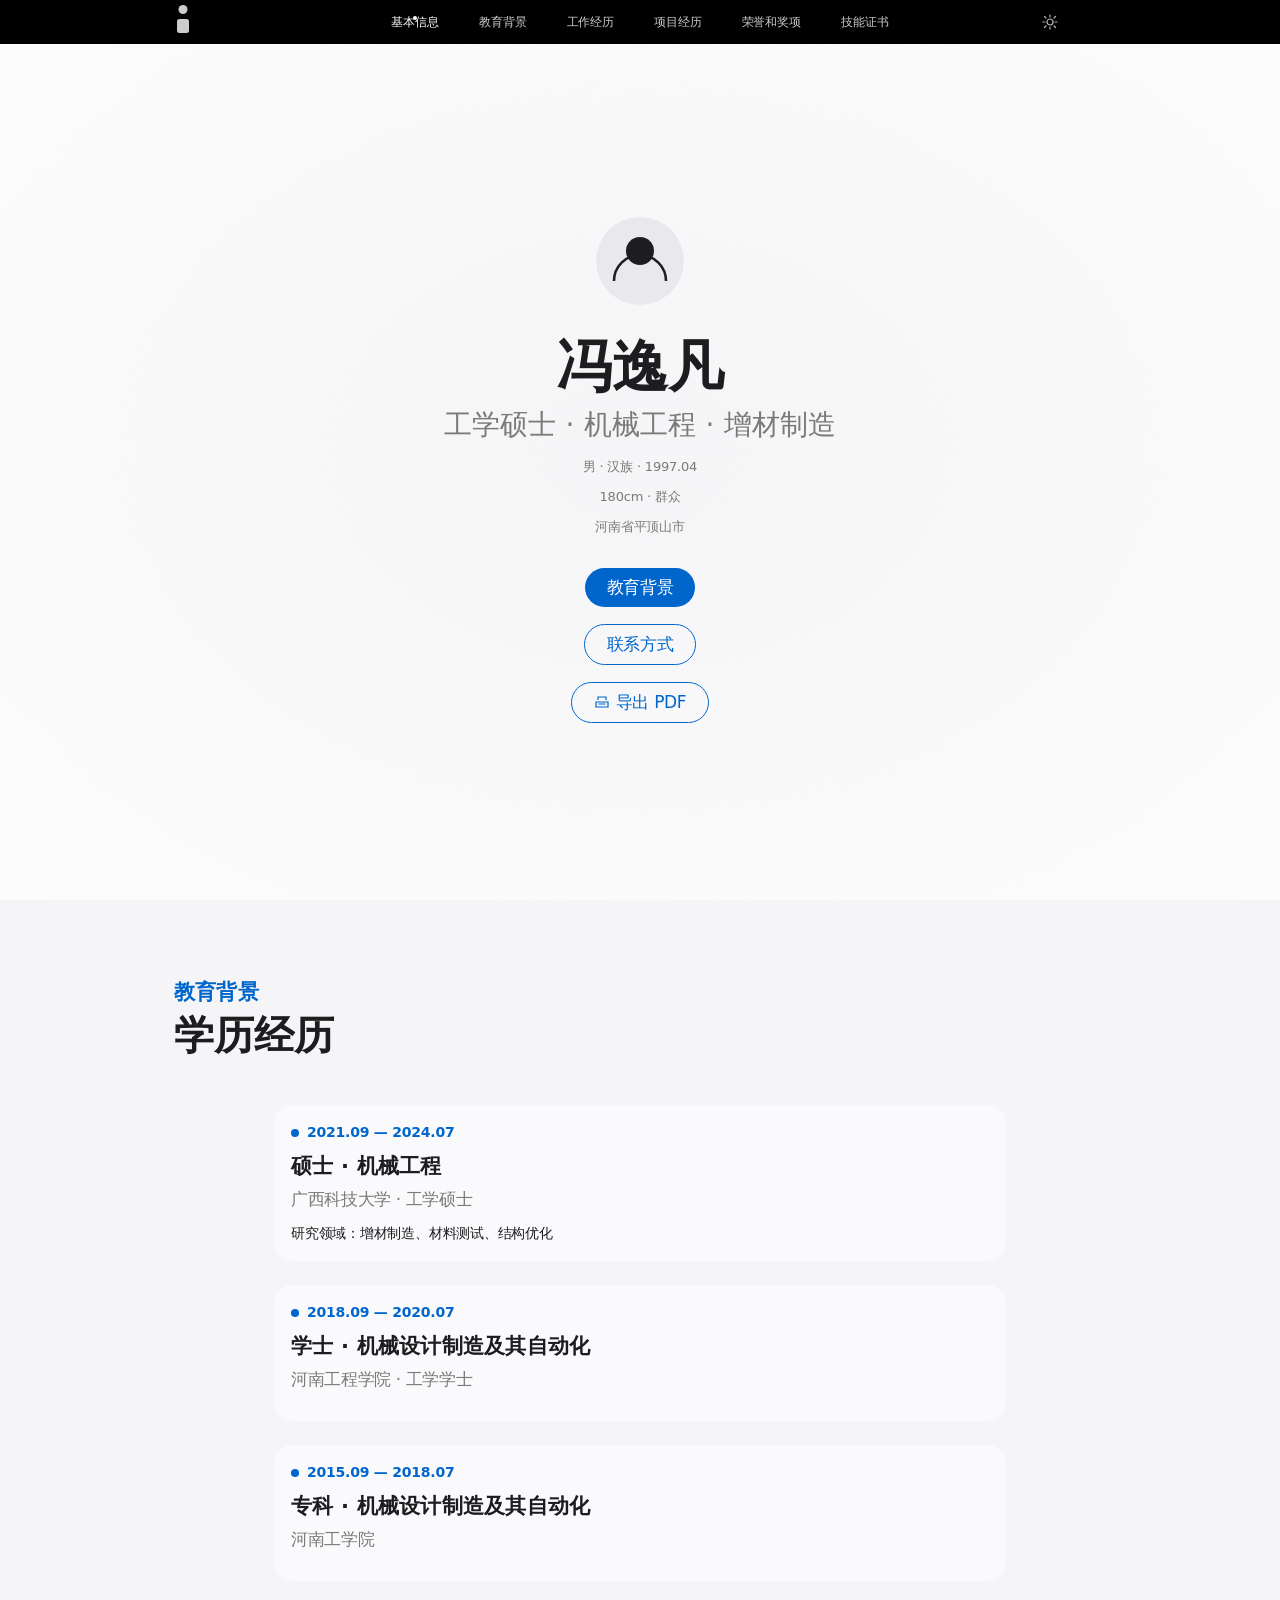
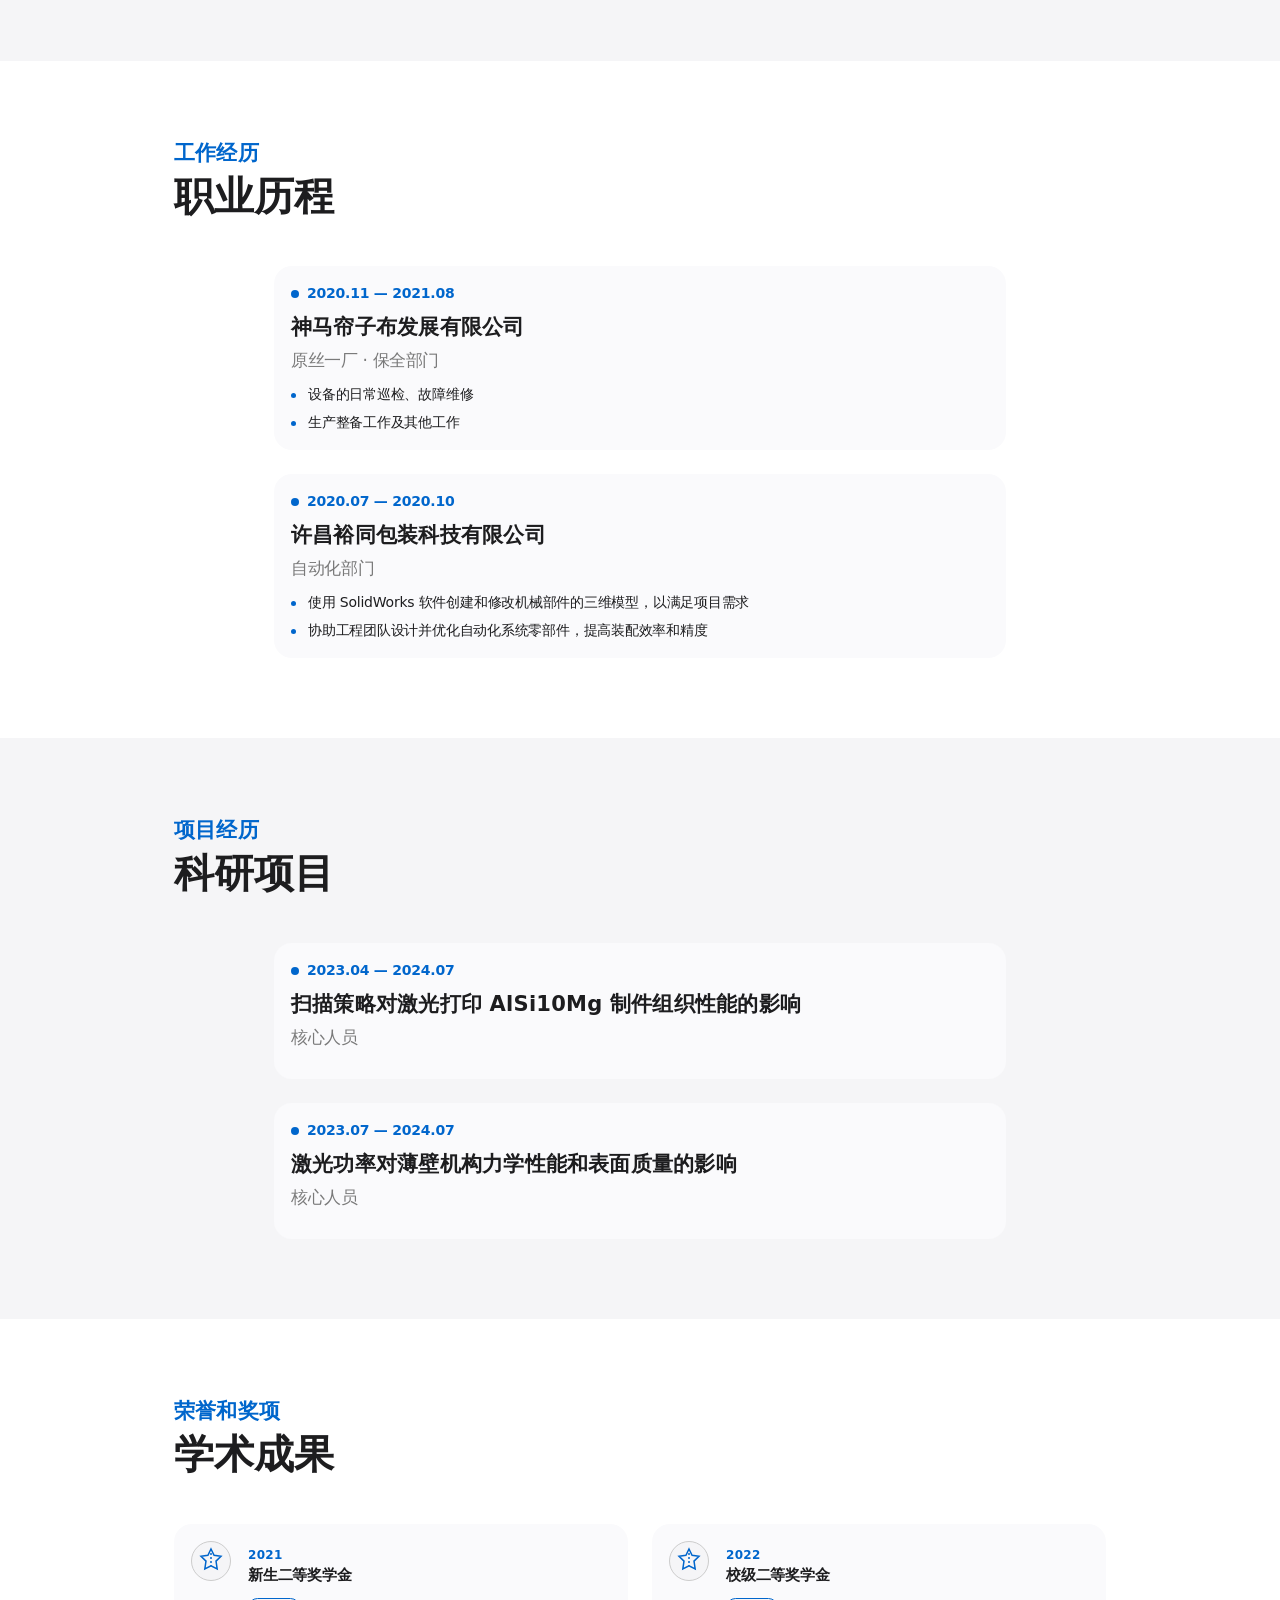
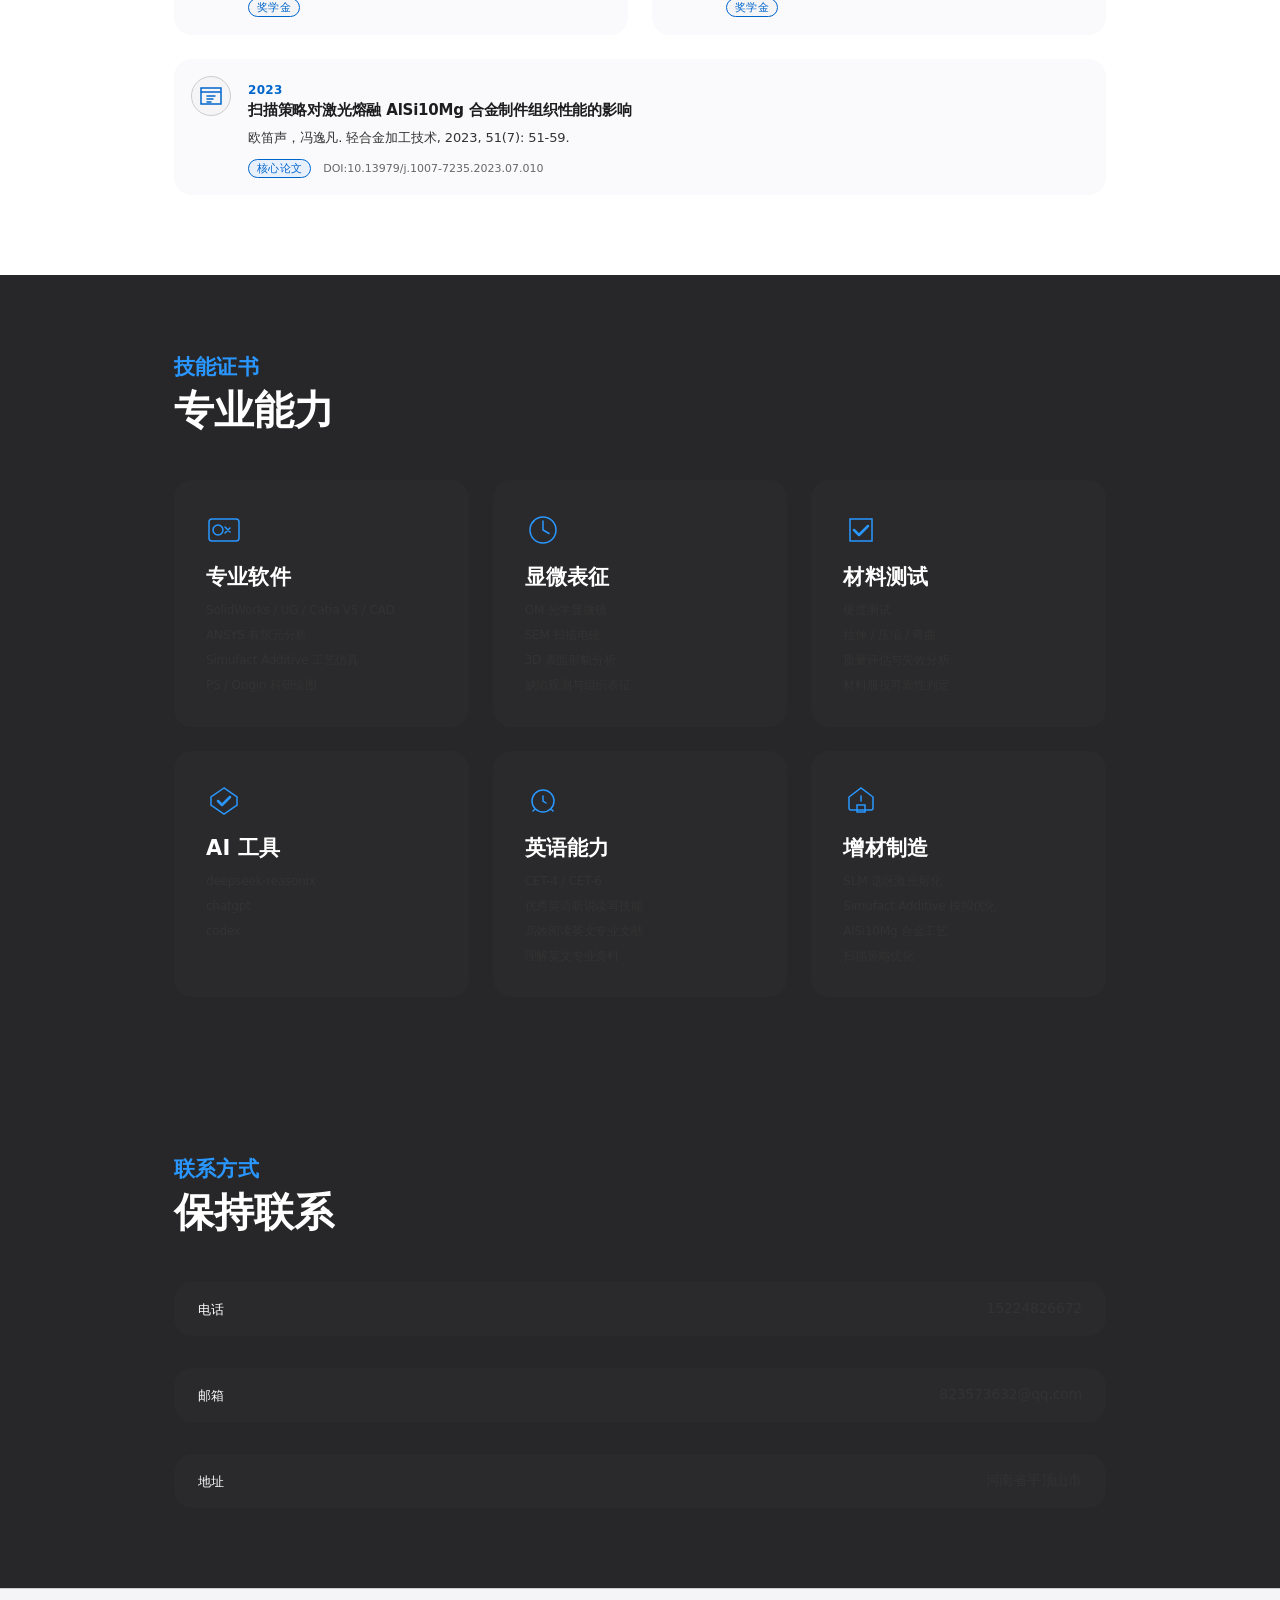
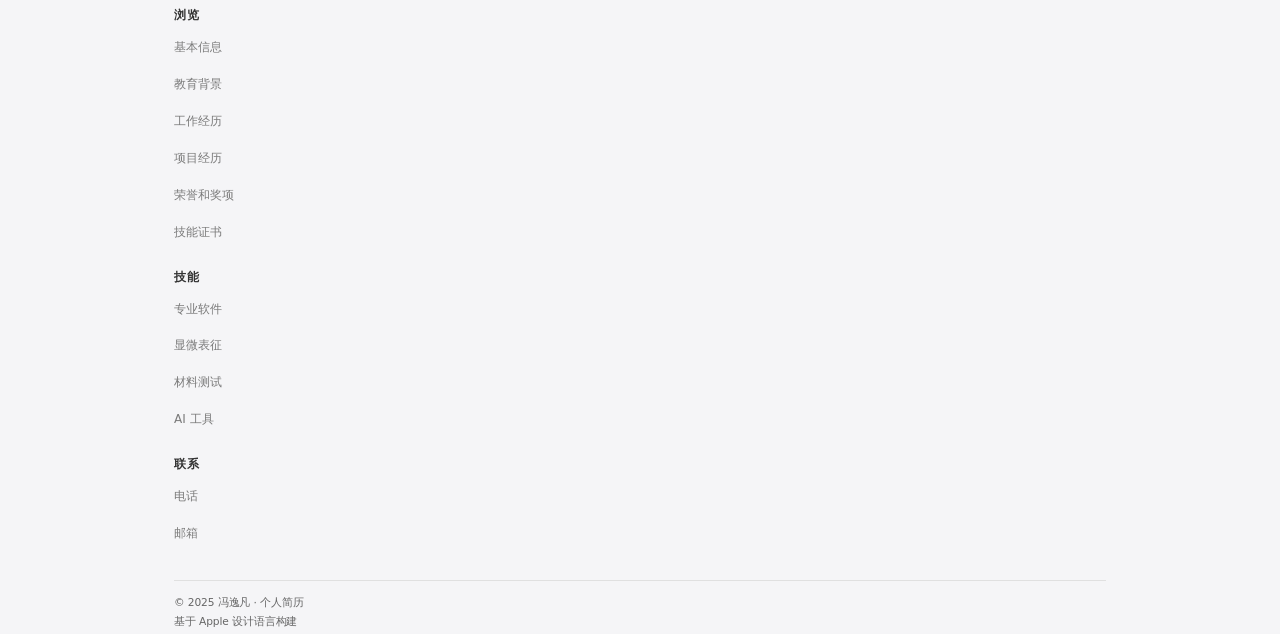
==== index.html @ b001f09f "feat: 冯逸凡个人简历 — Apple 设计风格展示页面 - Apple 设计语言构建的个人简历单页应用 - 内容精确来源于 DOCX 原文 - 6 项导航：基本信息/教育背景/工作经历/项目经历" ====
<!DOCTYPE html>
<html lang="zh-CN">
<head>
  <meta charset="UTF-8">
  <meta name="viewport" content="width=device-width, initial-scale=1.0">

  <!-- Primary Meta -->
  <title>冯逸凡 · 机械工程硕士 · 个人简历</title>
  <meta name="description" content="冯逸凡，工学硕士，广西科技大学机械工程专业。研究方向：增材制造、材料测试、结构优化。掌握 SLM、Simufact Additive、SolidWorks 等专业技能。">
  <meta name="keywords" content="冯逸凡,机械工程,增材制造,3D打印,个人简历,广西科技大学,SLM,AlSi10Mg">
  <meta name="author" content="冯逸凡">
  <meta name="theme-color" content="#000000">

  <!-- Open Graph -->
  <meta property="og:type" content="profile">
  <meta property="og:title" content="冯逸凡 · 机械工程硕士 · 个人简历">
  <meta property="og:description" content="工学硕士，研究方向：增材制造、材料测试、结构优化。">
  <meta property="og:locale" content="zh_CN">
  <meta property="og:site_name" content="冯逸凡个人简历">
  <meta property="profile:first_name" content="逸凡">
  <meta property="profile:last_name" content="冯">
  <meta property="profile:gender" content="male">

  <!-- Twitter Card -->
  <meta name="twitter:card" content="summary">
  <meta name="twitter:title" content="冯逸凡 · 机械工程硕士 · 个人简历">
  <meta name="twitter:description" content="工学硕士，研究方向：增材制造、材料测试、结构优化。">

  <!-- Favicon -->
  <link rel="icon" type="image/svg+xml" href="data:image/svg+xml,%3Csvg xmlns='http://www.w3.org/2000/svg' viewBox='0 0 32 32'%3E%3Crect width='32' height='32' rx='6' fill='%231d1d1f'/%3E%3Cpath d='M16 8a4 4 0 100-8 4 4 0 000 8zm-8 14c0-4.418 3.582-8 8-8s8 3.582 8 8v4H8v-4z' fill='%23fff'/%3E%3C/svg%3E">
  <link rel="stylesheet" href="assets/css/style.css">

  <!-- JSON-LD Structured Data -->
  <script type="application/ld+json">
  {
    "@context": "https://schema.org",
    "@type": "Person",
    "name": "冯逸凡",
    "givenName": "逸凡",
    "familyName": "冯",
    "gender": "Male",
    "birthDate": "1997-04",
    "height": "180 cm",
    "nationality": "汉族",
    "address": {
      "@type": "PostalAddress",
      "addressRegion": "河南省",
      "addressLocality": "平顶山市"
    },
    "email": "823573632@qq.com",
    "telephone": "15224826672",
    "alumniOf": [
      {
        "@type": "CollegeOrUniversity",
        "name": "广西科技大学",
        "sameAs": "https://www.gxust.edu.cn"
      },
      {
        "@type": "CollegeOrUniversity",
        "name": "河南工程学院"
      },
      {
        "@type": "CollegeOrUniversity",
        "name": "河南工学院"
      }
    ],
    "knowsAbout": [
      "增材制造",
      "材料测试",
      "结构优化",
      "SLM 选区激光熔化",
      "Simufact Additive",
      "SolidWorks",
      "ANSYS"
    ],
    "hasCredential": {
      "@type": "EducationalOccupationalCredential",
      "credentialCategory": "master degree",
      "name": "工学硕士"
    }
  }
  </script>
</head>
<body>
  <!-- Global Nav -->
  <nav class="global-nav" role="navigation" aria-label="主导航">
    <div class="nav-inner">
      <a href="/" class="nav-logo" aria-label="首页">
        <svg width="18" height="44" viewBox="0 0 18 44" fill="none">
          <path d="M9 14a4.5 4.5 0 100-9 4.5 4.5 0 000 9z" fill="#fff"/>
          <rect x="3" y="19" width="12" height="14" rx="2.5" fill="#fff"/>
        </svg>
      </a>
      <ul class="nav-links" role="menubar">
        <li role="none"><a href="#basic" role="menuitem" class="nav-link">基本信息</a></li>
        <li role="none"><a href="#education" role="menuitem" class="nav-link">教育背景</a></li>
        <li role="none"><a href="#experience" role="menuitem" class="nav-link">工作经历</a></li>
        <li role="none"><a href="#projects" role="menuitem" class="nav-link">项目经历</a></li>
        <li role="none"><a href="#awards" role="menuitem" class="nav-link">荣誉和奖项</a></li>
        <li role="none"><a href="#skills" role="menuitem" class="nav-link">技能证书</a></li>
      </ul>
      <button class="dark-toggle" aria-label="切换深色模式" title="切换深色模式">
        <svg class="sun-icon" width="16" height="16" viewBox="0 0 16 16" fill="none">
          <circle cx="8" cy="8" r="3" stroke="currentColor" stroke-width="1.2"/>
          <path d="M8 1v2M8 13v2M1 8h2M13 8h2M2.5 2.5l1.5 1.5M12 12l1.5 1.5M2.5 13.5l1.5-1.5M12 4l1.5-1.5" stroke="currentColor" stroke-width="1.2" stroke-linecap="round"/>
        </svg>
        <svg class="moon-icon" width="16" height="16" viewBox="0 0 16 16" fill="none" style="display:none">
          <path d="M13 9a6 6 0 01-6-6c0-1.5.5-3 1.5-4A7 7 0 1014 8.5 6 6 0 0113 9z" stroke="currentColor" stroke-width="1.2" fill="none"/>
        </svg>
      </button>
      <button class="nav-toggle" aria-label="切换菜单" aria-expanded="false">
        <span></span><span></span>
      </button>
    </div>
  </nav>

  <main>
    <!-- ===== 1. 基本信息 ===== -->
    <section class="hero-tile" id="basic">
      <div class="tile-inner">
        <div class="hero-avatar">
          <div class="avatar-placeholder">
            <svg width="88" height="88" viewBox="0 0 88 88" fill="none">
              <circle cx="44" cy="44" r="44" fill="#e8e8ed"/>
              <circle cx="44" cy="34" r="14" fill="#1d1d1f"/>
              <path d="M18 64c0-14.36 11.64-26 26-26s26 11.64 26 26" stroke="#1d1d1f" stroke-width="2.5" fill="none"/>
            </svg>
          </div>
        </div>
        <h1 class="hero-display">冯逸凡</h1>
        <p class="hero-tagline">工学硕士 · 机械工程 · 增材制造</p>
        <div class="hero-meta">
          <span>男 · 汉族 · 1997.04</span>
          <span>180cm · 群众</span>
          <span>河南省平顶山市</span>
        </div>
        <div class="hero-actions">
          <a href="#education" class="button-primary">教育背景</a>
          <a href="#contact" class="button-secondary">联系方式</a>
          <button class="button-secondary button-print" onclick="window.print()">
            <svg width="16" height="16" viewBox="0 0 16 16" fill="none" style="margin-right:6px;vertical-align:-2px">
              <path d="M4 5V2h8v3M2 7h12v5H2V7z" stroke="currentColor" stroke-width="1.2" fill="none"/>
              <path d="M5 9h6" stroke="currentColor" stroke-width="1.2" stroke-linecap="round"/>
            </svg>
            导出 PDF
          </button>
        </div>
        <div class="hero-badges">
          <span class="hero-badge">增材制造</span>
          <span class="hero-badge">材料测试</span>
          <span class="hero-badge">结构优化</span>
          <span class="hero-badge">CET-4/6</span>
        </div>
      </div>
    </section>

    <!-- ===== 2. 教育背景 ===== -->
    <section class="section-tile section-tile-parchment" id="education">
      <div class="tile-inner">
        <span class="section-label">教育背景</span>
        <h2 class="display-lg">学历经历</h2>
      </div>
      <div class="timeline">
        <div class="timeline-card">
          <div class="card-year"><span class="year-dot"></span>2021.09 — 2024.07</div>
          <div class="card-body">
            <h3 class="card-title">硕士 · 机械工程</h3>
            <p class="card-subtitle">广西科技大学 · 工学硕士</p>
            <p class="card-desc">研究领域：增材制造、材料测试、结构优化</p>
          </div>
        </div>
        <div class="timeline-card">
          <div class="card-year"><span class="year-dot"></span>2018.09 — 2020.07</div>
          <div class="card-body">
            <h3 class="card-title">学士 · 机械设计制造及其自动化</h3>
            <p class="card-subtitle">河南工程学院 · 工学学士</p>
          </div>
        </div>
        <div class="timeline-card">
          <div class="card-year"><span class="year-dot"></span>2015.09 — 2018.07</div>
          <div class="card-body">
            <h3 class="card-title">专科 · 机械设计制造及其自动化</h3>
            <p class="card-subtitle">河南工学院</p>
          </div>
        </div>
      </div>
    </section>

    <!-- ===== 3. 工作经历 ===== -->
    <section class="section-tile section-tile-light" id="experience">
      <div class="tile-inner">
        <span class="section-label">工作经历</span>
        <h2 class="display-lg">职业历程</h2>
      </div>
      <div class="timeline">
        <div class="timeline-card">
          <div class="card-year"><span class="year-dot"></span>2020.11 — 2021.08</div>
          <div class="card-body">
            <h3 class="card-title">神马帘子布发展有限公司</h3>
            <p class="card-subtitle">原丝一厂 · 保全部门</p>
            <ul class="card-detail-list">
              <li>设备的日常巡检、故障维修</li>
              <li>生产整备工作及其他工作</li>
            </ul>
          </div>
        </div>
        <div class="timeline-card">
          <div class="card-year"><span class="year-dot"></span>2020.07 — 2020.10</div>
          <div class="card-body">
            <h3 class="card-title">许昌裕同包装科技有限公司</h3>
            <p class="card-subtitle">自动化部门</p>
            <ul class="card-detail-list">
              <li>使用 SolidWorks 软件创建和修改机械部件的三维模型，以满足项目需求</li>
              <li>协助工程团队设计并优化自动化系统零部件，提高装配效率和精度</li>
            </ul>
          </div>
        </div>
      </div>
    </section>

    <!-- ===== 4. 项目经历 ===== -->
    <section class="section-tile section-tile-parchment" id="projects">
      <div class="tile-inner">
        <span class="section-label">项目经历</span>
        <h2 class="display-lg">科研项目</h2>
      </div>
      <div class="timeline">
        <div class="timeline-card">
          <div class="card-year"><span class="year-dot"></span>2023.04 — 2024.07</div>
          <div class="card-body">
            <h3 class="card-title">扫描策略对激光打印 AlSi10Mg 制件组织性能的影响</h3>
            <p class="card-subtitle">核心人员</p>
          </div>
        </div>
        <div class="timeline-card">
          <div class="card-year"><span class="year-dot"></span>2023.07 — 2024.07</div>
          <div class="card-body">
            <h3 class="card-title">激光功率对薄壁机构力学性能和表面质量的影响</h3>
            <p class="card-subtitle">核心人员</p>
          </div>
        </div>
      </div>
    </section>

    <!-- ===== 5. 荣誉和奖项 ===== -->
    <section class="section-tile section-tile-light" id="awards">
      <div class="tile-inner">
        <span class="section-label">荣誉和奖项</span>
        <h2 class="display-lg">学术成果</h2>
      </div>
      <div class="awards-grid">
        <div class="award-card">
          <div class="award-icon-wrap">
            <svg width="28" height="28" viewBox="0 0 28 28" fill="none">
              <path d="M14 2l3.09 6.26L24 9.27l-5 4.87L20.18 22 14 18.77 7.82 22 9 14.14 4 9.27l6.91-1.01L14 2z" stroke="#0066cc" stroke-width="1.5" fill="none"/>
              <path d="M14 2v16.77" stroke="#0066cc" stroke-width="1.5" stroke-dasharray="2 2"/>
            </svg>
          </div>
          <div class="award-content">
            <span class="award-year">2021</span>
            <h3 class="award-title">新生二等奖学金</h3>
            <span class="award-badge">奖学金</span>
          </div>
        </div>
        <div class="award-card">
          <div class="award-icon-wrap">
            <svg width="28" height="28" viewBox="0 0 28 28" fill="none">
              <path d="M14 2l3.09 6.26L24 9.27l-5 4.87L20.18 22 14 18.77 7.82 22 9 14.14 4 9.27l6.91-1.01L14 2z" stroke="#0066cc" stroke-width="1.5" fill="none"/>
              <path d="M14 2v16.77" stroke="#0066cc" stroke-width="1.5" stroke-dasharray="2 2"/>
            </svg>
          </div>
          <div class="award-content">
            <span class="award-year">2022</span>
            <h3 class="award-title">校级二等奖学金</h3>
            <span class="award-badge">奖学金</span>
          </div>
        </div>
        <div class="award-card award-card-featured">
          <div class="award-icon-wrap">
            <svg width="28" height="28" viewBox="0 0 28 28" fill="none">
              <path d="M4 6h20v16H4V6z" stroke="#0066cc" stroke-width="1.5" fill="none"/>
              <path d="M4 10h20" stroke="#0066cc" stroke-width="1.5"/>
              <path d="M10 14h8M10 17h6M10 20h4" stroke="#0066cc" stroke-width="1.5" stroke-linecap="round"/>
            </svg>
          </div>
          <div class="award-content">
            <span class="award-year">2023</span>
            <h3 class="award-title">扫描策略对激光熔融 AlSi10Mg 合金制件组织性能的影响</h3>
            <p class="award-citation">欧笛声，冯逸凡. 轻合金加工技术, 2023, 51(7): 51-59.</p>
            <div class="award-meta">
              <span class="award-badge award-badge-paper">核心论文</span>
              <span class="award-doi">DOI:10.13979/j.1007-7235.2023.07.010</span>
            </div>
          </div>
        </div>
      </div>
    </section>

    <!-- ===== Back to Top Button ===== -->
    <button class="back-to-top" aria-label="回到顶部" onclick="window.scrollTo({top:0,behavior:'smooth'})">
      <svg width="20" height="20" viewBox="0 0 20 20" fill="none">
        <path d="M10 16V4M4 10l6-6 6 6" stroke="currentColor" stroke-width="1.8" stroke-linecap="round" stroke-linejoin="round"/>
      </svg>
    </button>

    <!-- ===== 6. 技能证书 ===== -->
    <section class="section-tile section-tile-dark" id="skills">
      <div class="tile-inner">
        <span class="section-label section-label-light">技能证书</span>
        <h2 class="display-lg display-lg-light">专业能力</h2>
      </div>
      <div class="skills-grid">
        <div class="skill-card">
          <div class="skill-icon">
            <svg width="36" height="36" viewBox="0 0 36 36" fill="none">
              <rect x="3" y="7" width="30" height="22" rx="3" stroke="#2997ff" stroke-width="1.5"/>
              <circle cx="12" cy="18" r="5" stroke="#2997ff" stroke-width="1.5"/>
              <path d="M19 15l5 5M19 21l5-5" stroke="#2997ff" stroke-width="1.5" stroke-linecap="round"/>
            </svg>
          </div>
          <h3 class="skill-title">专业软件</h3>
          <ul class="skill-list">
            <li>SolidWorks / UG / Catia V5 / CAD</li>
            <li>ANSYS 有限元分析</li>
            <li>Simufact Additive 工艺仿真</li>
            <li>PS / Origin 科研绘图</li>
          </ul>
        </div>
        <div class="skill-card">
          <div class="skill-icon">
            <svg width="36" height="36" viewBox="0 0 36 36" fill="none">
              <circle cx="18" cy="18" r="13" stroke="#2997ff" stroke-width="1.5" fill="none"/>
              <path d="M18 9v9l6 3.5" stroke="#2997ff" stroke-width="1.5" stroke-linecap="round"/>
              <path d="M9 9l-2 2" stroke="#2997ff" stroke-width="1.5" stroke-linecap="round"/>
            </svg>
          </div>
          <h3 class="skill-title">显微表征</h3>
          <ul class="skill-list">
            <li>OM 光学显微镜</li>
            <li>SEM 扫描电镜</li>
            <li>3D 表面形貌分析</li>
            <li>缺陷观测与组织表征</li>
          </ul>
        </div>
        <div class="skill-card">
          <div class="skill-icon">
            <svg width="36" height="36" viewBox="0 0 36 36" fill="none">
              <path d="M7 7h22v22H7z" stroke="#2997ff" stroke-width="1.5" fill="none"/>
              <path d="M11 18l5 5 9-9" stroke="#2997ff" stroke-width="2.5" stroke-linecap="round" stroke-linejoin="round"/>
            </svg>
          </div>
          <h3 class="skill-title">材料测试</h3>
          <ul class="skill-list">
            <li>硬度测试</li>
            <li>拉伸 / 压缩 / 弯曲</li>
            <li>质量评估与失效分析</li>
            <li>材料服役可靠性判定</li>
          </ul>
        </div>
        <div class="skill-card">
          <div class="skill-icon">
            <svg width="36" height="36" viewBox="0 0 36 36" fill="none">
              <path d="M18 5L5 14v8l13 9 13-9v-8L18 5z" stroke="#2997ff" stroke-width="1.5" fill="none"/>
              <path d="M12 18l4 4 8-8" stroke="#2997ff" stroke-width="2.5" stroke-linecap="round" stroke-linejoin="round"/>
            </svg>
          </div>
          <h3 class="skill-title">AI 工具</h3>
          <ul class="skill-list">
            <li>deepseek-reasonix</li>
            <li>chatgpt</li>
            <li>codex</li>
          </ul>
        </div>
        <div class="skill-card">
          <div class="skill-icon">
            <svg width="36" height="36" viewBox="0 0 36 36" fill="none">
              <circle cx="18" cy="18" r="11" stroke="#2997ff" stroke-width="1.5" fill="none"/>
              <path d="M18 13v5l3 2" stroke="#2997ff" stroke-width="1.5" stroke-linecap="round"/>
              <path d="M10 26l-2 2" stroke="#2997ff" stroke-width="1.5" stroke-linecap="round"/>
              <path d="M26 26l2 2" stroke="#2997ff" stroke-width="1.5" stroke-linecap="round"/>
            </svg>
          </div>
          <h3 class="skill-title">英语能力</h3>
          <ul class="skill-list">
            <li>CET-4 / CET-6</li>
            <li>优秀英语听说读写技能</li>
            <li>高效阅读英文专业文献</li>
            <li>理解英文专业资料</li>
          </ul>
        </div>
        <div class="skill-card">
          <div class="skill-icon">
            <svg width="36" height="36" viewBox="0 0 36 36" fill="none">
              <path d="M6 14l12-9 12 9v11a2 2 0 01-2 2H8a2 2 0 01-2-2V14z" stroke="#2997ff" stroke-width="1.5" fill="none"/>
              <path d="M14 22h8v7h-8z" stroke="#2997ff" stroke-width="1.5" fill="none"/>
              <path d="M18 13v5" stroke="#2997ff" stroke-width="1.5" stroke-linecap="round"/>
            </svg>
          </div>
          <h3 class="skill-title">增材制造</h3>
          <ul class="skill-list">
            <li>SLM 选区激光熔化</li>
            <li>Simufact Additive 模拟优化</li>
            <li>AlSi10Mg 合金工艺</li>
            <li>扫描策略优化</li>
          </ul>
        </div>
      </div>
    </section>

    <!-- ===== 联系方式 ===== -->
    <section class="section-tile section-tile-dark" id="contact">
      <div class="tile-inner">
        <span class="section-label section-label-light">联系方式</span>
        <h2 class="display-lg display-lg-light">保持联系</h2>
        <div class="contact-grid">
          <a href="tel:15224826672" class="contact-item">
            <svg width="28" height="28" viewBox="0 0 28 28" fill="none">
              <path d="M25 19.92v3a2 2 0 01-2.18 2 19.79 19.79 0 01-8.63-3.07 19.5 19.5 0 01-6-6A19.79 19.79 0 015.12 7.18 2 2 0 017.11 5h3a2 2 0 012 1.72c.127.96.362 1.903.7 2.81a2 2 0 01-.45 2.11L11.09 12.9a16 16 0 006 6l1.27-1.27a2 2 0 012.11-.45c.907.338 1.85.573 2.81.7A2 2 0 0125 19.92z" stroke="#2997ff" stroke-width="1.5" fill="none"/>
            </svg>
            <span class="contact-label">电话</span>
            <span class="contact-detail">15224826672</span>
          </a>
          <a href="mailto:823573632@qq.com" class="contact-item">
            <svg width="28" height="28" viewBox="0 0 28 28" fill="none">
              <rect x="2" y="5" width="24" height="18" rx="3" stroke="#2997ff" stroke-width="1.5" fill="none"/>
              <path d="M2 7l12 9 12-9" stroke="#2997ff" stroke-width="1.5" fill="none"/>
            </svg>
            <span class="contact-label">邮箱</span>
            <span class="contact-detail">823573632@qq.com</span>
          </a>
          <div class="contact-item">
            <svg width="28" height="28" viewBox="0 0 28 28" fill="none">
              <path d="M14 2C7.373 2 2 7.373 2 14s5.373 12 12 12 12-5.373 12-12S20.627 2 14 2z" stroke="#2997ff" stroke-width="1.5" fill="none"/>
              <path d="M10 14l-3-3M10 14l-3 3M10 14h10M14 10v8" stroke="#2997ff" stroke-width="1.5" stroke-linecap="round"/>
            </svg>
            <span class="contact-label">地址</span>
            <span class="contact-detail">河南省平顶山市</span>
          </div>
        </div>
      </div>
    </section>
  </main>

  <!-- Footer -->
  <footer class="footer">
    <div class="footer-inner">
      <div class="footer-nav">
        <div class="footer-col">
          <h4 class="footer-col-title">浏览</h4>
          <ul class="footer-links">
            <li><a href="#basic">基本信息</a></li>
            <li><a href="#education">教育背景</a></li>
            <li><a href="#experience">工作经历</a></li>
            <li><a href="#projects">项目经历</a></li>
            <li><a href="#awards">荣誉和奖项</a></li>
            <li><a href="#skills">技能证书</a></li>
          </ul>
        </div>
        <div class="footer-col">
          <h4 class="footer-col-title">技能</h4>
          <ul class="footer-links">
            <li><a href="#skills">专业软件</a></li>
            <li><a href="#skills">显微表征</a></li>
            <li><a href="#skills">材料测试</a></li>
            <li><a href="#skills">AI 工具</a></li>
          </ul>
        </div>
        <div class="footer-col">
          <h4 class="footer-col-title">联系</h4>
          <ul class="footer-links">
            <li><a href="tel:15224826672">电话</a></li>
            <li><a href="mailto:823573632@qq.com">邮箱</a></li>
          </ul>
        </div>
      </div>
      <div class="footer-divider"></div>
      <div class="footer-legal">
        <p>© 2025 冯逸凡 · 个人简历</p>
        <p>基于 Apple 设计语言构建</p>
      </div>
    </div>
  </footer>

  <script src="assets/js/main.js"></script>
</body>
</html>
---- assets/css/style.css ----
/* =============================================
   Apple Design System — Personal Resume
   Based on apple/DESIGN.md design tokens
   ============================================= */

/* === CSS Custom Properties (Design Tokens) === */
:root {
  /* Colors - Brand */
  --color-primary: #0066cc;
  --color-primary-focus: #0071e3;
  --color-primary-on-dark: #2997ff;

  /* Colors - Surface */
  --color-canvas: #ffffff;
  --color-canvas-parchment: #f5f5f7;
  --color-surface-pearl: #fafafc;
  --color-surface-tile-1: #272729;
  --color-surface-tile-2: #2a2a2c;
  --color-surface-tile-3: #252527;
  --color-surface-black: #000000;

  /* Colors - Text */
  --color-ink: #1d1d1f;
  --color-body: #1d1d1f;
  --color-body-on-dark: #ffffff;
  --color-body-muted: #cccccc;
  --color-ink-muted-80: #333333;
  --color-ink-muted-48: #7a7a7a;

  /* Colors - Misc */
  --color-hairline: #e0e0e0;
  --color-divider-soft: #f0f0f0;

  /* Typography - Font Families */
  --font-display: "SF Pro Display", "Inter", system-ui, -apple-system, BlinkMacSystemFont, sans-serif;
  --font-text: "SF Pro Text", "Inter", system-ui, -apple-system, BlinkMacSystemFont, sans-serif;

  /* Spacing */
  --spacing-xxs: 4px;
  --spacing-xs: 8px;
  --spacing-sm: 12px;
  --spacing-md: 17px;
  --spacing-lg: 24px;
  --spacing-xl: 32px;
  --spacing-xxl: 48px;
  --spacing-section: 80px;

  /* Border Radius */
  --radius-none: 0px;
  --radius-sm: 8px;
  --radius-md: 11px;
  --radius-lg: 18px;
  --radius-pill: 9999px;
  --radius-full: 9999px;

  /* Shadows — unused in favor of inline card shadows */

  /* Navigation */
  --nav-height: 44px;
}

/* === Reset & Base === */
*, *::before, *::after {
  margin: 0;
  padding: 0;
  box-sizing: border-box;
}

html {
  scroll-behavior: smooth;
  -webkit-font-smoothing: antialiased;
  -moz-osx-font-smoothing: grayscale;
  text-rendering: optimizeLegibility;
}

body {
  font-family: var(--font-text);
  font-size: 17px;
  font-weight: 400;
  line-height: 1.47059;
  letter-spacing: -0.374px;
  color: var(--color-body);
  background-color: var(--color-canvas);
  overflow-x: hidden;
}

img, svg {
  max-width: 100%;
  display: block;
}

a {
  color: var(--color-primary);
  text-decoration: none;
  transition: color 0.2s ease;
}

a:hover {
  color: var(--color-primary-focus);
}

ul {
  list-style: none;
}

/* === Focus Ring (Apple-style) === */
:focus-visible {
  outline: 2px solid var(--color-primary-focus);
  outline-offset: 3px;
}

/* === Selection === */
::selection {
  background-color: var(--color-primary);
  color: var(--color-canvas);
}

/* === Scroll Progress Bar === */
.scroll-progress {
  position: fixed;
  top: 0;
  left: 0;
  height: 2px;
  background: linear-gradient(90deg, var(--color-primary), var(--color-primary-focus));
  z-index: 1001;
  width: 0%;
  transition: width 0.1s linear;
  will-change: width;
}

/* === Global Navigation === */
.global-nav {
  position: fixed;
  top: 0;
  left: 0;
  right: 0;
  height: var(--nav-height);
  background-color: var(--color-surface-black);
  z-index: 1000;
  backdrop-filter: blur(0);
  transition: background-color 0.4s ease, backdrop-filter 0.4s ease;
}

.global-nav.is-scrolled {
  background-color: rgba(0, 0, 0, 0.88);
  backdrop-filter: saturate(180%) blur(20px);
  -webkit-backdrop-filter: saturate(180%) blur(20px);
}

.global-nav .nav-link.active {
  opacity: 1;
  position: relative;
}

.global-nav .nav-link.active::after {
  content: '';
  position: absolute;
  bottom: 8px;
  left: 50%;
  transform: translateX(-50%);
  width: 4px;
  height: 4px;
  border-radius: 50%;
  background-color: var(--color-body-on-dark);
}

.nav-inner {
  max-width: 980px;
  margin: 0 auto;
  height: 100%;
  display: flex;
  align-items: center;
  justify-content: center;
  padding: 0 var(--spacing-lg);
  position: relative;
}

.nav-logo {
  position: absolute;
  left: var(--spacing-lg);
  opacity: 0.8;
  transition: opacity 0.2s;
}

.nav-logo:hover {
  opacity: 1;
}

.nav-links {
  display: flex;
  gap: 0;
  height: 100%;
  align-items: center;
}

.nav-link {
  font-family: var(--font-text);
  font-size: 12px;
  font-weight: 400;
  line-height: 1;
  letter-spacing: -0.12px;
  color: var(--color-body-on-dark);
  opacity: 0.8;
  padding: 0 20px;
  height: 100%;
  display: flex;
  align-items: center;
  transition: opacity 0.2s;
}

.nav-link:hover {
  opacity: 1;
  color: var(--color-body-on-dark);
}

.dark-toggle {
  position: absolute;
  right: 64px;
  background: none;
  border: none;
  cursor: pointer;
  width: 32px;
  height: 32px;
  display: flex;
  align-items: center;
  justify-content: center;
  color: var(--color-body-on-dark);
  opacity: 0.7;
  border-radius: var(--radius-sm);
  transition: opacity 0.2s, background-color 0.2s;
}

.dark-toggle:hover {
  opacity: 1;
  background-color: rgba(255, 255, 255, 0.1);
}

.nav-toggle {
  display: none;
  position: absolute;
  right: var(--spacing-lg);
  background: none;
  border: none;
  cursor: pointer;
  width: 24px;
  height: 24px;
  flex-direction: column;
  justify-content: center;
  gap: 5px;
}

.nav-toggle span {
  display: block;
  width: 100%;
  height: 1px;
  background-color: var(--color-body-on-dark);
  transition: transform 0.3s;
}

/* === Hero Tile === */
.hero-tile {
  padding: 120px 0 var(--spacing-section);
  background-color: var(--color-canvas);
  text-align: center;
  min-height: 100vh;
  display: flex;
  align-items: center;
  justify-content: center;
  position: relative;
  overflow: hidden;
}

.hero-tile::before {
  content: '';
  position: absolute;
  top: -50%;
  left: -50%;
  width: 200%;
  height: 200%;
  background: radial-gradient(ellipse at center, var(--color-canvas-parchment) 0%, transparent 70%);
  opacity: 0;
  animation: hero-glow 2s ease-out forwards;
  pointer-events: none;
}

@keyframes hero-glow {
  0% { opacity: 0; transform: scale(0.8); }
  100% { opacity: 1; transform: scale(1); }
}

.hero-tile .tile-inner {
  position: relative;
  z-index: 1;
}

.hero-avatar {
  margin-bottom: var(--spacing-xl);
  display: flex;
  justify-content: center;
  opacity: 0;
  transform: translateY(20px);
  animation: hero-fade-in 0.8s ease 0.15s forwards;
}

.hero-display {
  opacity: 0;
  transform: translateY(20px);
  animation: hero-fade-in 0.8s ease 0.3s forwards;
}

.hero-tagline {
  opacity: 0;
  transform: translateY(20px);
  animation: hero-fade-in 0.8s ease 0.45s forwards;
}

.hero-actions {
  opacity: 0;
  transform: translateY(20px);
  animation: hero-fade-in 0.8s ease 0.6s forwards;
}

.hero-badges {
  opacity: 0;
  transform: translateY(20px);
  animation: hero-fade-in 0.8s ease 0.75s forwards;
}

@keyframes hero-fade-in {
  to { opacity: 1; transform: translateY(0); }
}

.avatar-placeholder {
  width: 88px;
  height: 88px;
  border-radius: var(--radius-full);
  background: var(--color-canvas-parchment);
  display: flex;
  align-items: center;
  justify-content: center;
  overflow: hidden;
}

.hero-display {
  font-family: var(--font-display);
  font-size: 56px;
  font-weight: 600;
  line-height: 1.07143;
  letter-spacing: -0.28px;
  color: var(--color-ink);
  margin-bottom: var(--spacing-sm);
}

.hero-tagline {
  font-family: var(--font-display);
  font-size: 28px;
  font-weight: 400;
  line-height: 1.14286;
  letter-spacing: 0.196px;
  color: var(--color-ink-muted-48);
  margin-bottom: var(--spacing-md);
}

.hero-meta {
  display: flex;
  gap: var(--spacing-lg);
  justify-content: center;
  flex-wrap: wrap;
  margin-bottom: var(--spacing-xl);
  font-family: var(--font-text);
  font-size: 15px;
  font-weight: 400;
  line-height: 1.4;
  letter-spacing: -0.2px;
  color: var(--color-ink-muted-48);
}

.hero-meta span {
  position: relative;
}

.hero-meta span + span::before {
  content: '';
  position: absolute;
  left: calc(-1 * var(--spacing-lg) / 2);
  top: 50%;
  transform: translateY(-50%);
  width: 3px;
  height: 3px;
  border-radius: 50%;
  background-color: var(--color-ink-muted-48);
  opacity: 0.4;
}

.hero-actions {
  display: flex;
  gap: var(--spacing-md);
  justify-content: center;
  flex-wrap: wrap;
}

/* === Buttons === */
.button-primary {
  display: inline-flex;
  align-items: center;
  font-family: var(--font-text);
  font-size: 17px;
  font-weight: 400;
  line-height: 1;
  letter-spacing: -0.374px;
  background-color: var(--color-primary);
  color: var(--color-canvas);
  padding: 11px 22px;
  border-radius: var(--radius-pill);
  transition: all 0.2s ease;
  border: none;
  cursor: pointer;
}

.button-primary:hover {
  background-color: var(--color-primary-focus);
  color: var(--color-canvas);
  transform: scale(1.02);
}

.button-primary:active {
  transform: scale(0.96);
}

.button-secondary {
  display: inline-flex;
  align-items: center;
  font-family: var(--font-text);
  font-size: 17px;
  font-weight: 400;
  line-height: 1;
  letter-spacing: -0.374px;
  background-color: transparent;
  color: var(--color-primary);
  padding: 11px 22px;
  border-radius: var(--radius-pill);
  border: 1px solid var(--color-primary);
  transition: all 0.2s ease;
}

.button-secondary:hover {
  background-color: var(--color-primary);
  color: var(--color-canvas);
}

.button-secondary:active {
  transform: scale(0.96);
}

/* === Section Tiles === */
.section-tile {
  padding: var(--spacing-section) 0;
  position: relative;
}

.section-tile::before {
  content: '';
  position: absolute;
  top: 0;
  left: 10%;
  right: 10%;
  height: 1px;
  background: linear-gradient(90deg, transparent, var(--color-hairline), transparent);
  opacity: 0.6;
}

.section-tile-dark::before {
  background: linear-gradient(90deg, transparent, rgba(255,255,255,0.06), transparent);
}

.section-tile:first-child::before {
  display: none;
}

.section-tile-light {
  background-color: var(--color-canvas);
}

.section-tile-parchment {
  background-color: var(--color-canvas-parchment);
}

.section-tile-dark {
  background-color: var(--color-surface-tile-1);
}

.tile-inner {
  max-width: 980px;
  margin: 0 auto;
  padding: 0 var(--spacing-lg);
}

.section-label {
  display: block;
  font-family: var(--font-display);
  font-size: 21px;
  font-weight: 600;
  line-height: 1.19048;
  letter-spacing: 0.231px;
  color: var(--color-primary);
  margin-bottom: var(--spacing-xs);
}

.section-label-light {
  color: var(--color-primary-on-dark);
}

.display-lg {
  font-family: var(--font-display);
  font-size: 40px;
  font-weight: 600;
  line-height: 1.1;
  letter-spacing: 0;
  color: var(--color-ink);
  margin-bottom: var(--spacing-xxl);
}

.display-lg-light {
  color: var(--color-body-on-dark);
}

/* === Timeline === */
.timeline {
  max-width: 780px;
  margin: 0 auto;
  padding: 0 var(--spacing-lg);
  display: flex;
  flex-direction: column;
  gap: var(--spacing-lg);
}

.timeline-card {
  display: flex;
  gap: var(--spacing-xl);
  padding: var(--spacing-lg);
  background-color: var(--color-surface-pearl);
  border-radius: var(--radius-lg);
  transition: transform 0.4s cubic-bezier(0.25, 0.1, 0.25, 1), box-shadow 0.4s ease;
  position: relative;
}

.timeline-card:hover {
  transform: translateY(-2px);
  box-shadow: var(--shadow-product);
}

.section-tile-dark .timeline-card {
  background-color: var(--color-surface-tile-2);
  color: var(--color-body-on-dark);
}

.card-year {
  flex-shrink: 0;
  font-family: var(--font-text);
  font-size: 14px;
  font-weight: 600;
  line-height: 1.28571;
  letter-spacing: -0.224px;
  color: var(--color-primary);
  min-width: 120px;
  padding-top: 2px;
}

.section-tile-dark .card-year {
  color: var(--color-primary-on-dark);
}

.card-body {
  flex: 1;
}

.card-title {
  font-family: var(--font-display);
  font-size: 21px;
  font-weight: 600;
  line-height: 1.19048;
  letter-spacing: 0.231px;
  margin-bottom: var(--spacing-xs);
  color: var(--color-ink);
}

.section-tile-dark .card-title {
  color: var(--color-body-on-dark);
}

.card-subtitle {
  font-family: var(--font-text);
  font-size: 17px;
  font-weight: 400;
  line-height: 1.47059;
  letter-spacing: -0.374px;
  color: var(--color-ink-muted-48);
  margin-bottom: var(--spacing-sm);
}

.section-tile-dark .card-subtitle {
  color: var(--color-body-muted);
}

.card-desc {
  font-family: var(--font-text);
  font-size: 14px;
  font-weight: 400;
  line-height: 1.42857;
  letter-spacing: -0.224px;
  color: var(--color-ink);
}

.section-tile-dark .card-desc {
  color: var(--color-body-on-dark);
  opacity: 0.85;
}

.card-detail-list {
  list-style: none;
  display: flex;
  flex-direction: column;
  gap: var(--spacing-xs);
}

.card-detail-list li {
  font-family: var(--font-text);
  font-size: 14px;
  font-weight: 400;
  line-height: 1.42857;
  letter-spacing: -0.224px;
  color: var(--color-ink);
  padding-left: var(--spacing-md);
  position: relative;
}

.card-detail-list li::before {
  content: "";
  position: absolute;
  left: 0;
  top: 8px;
  width: 5px;
  height: 5px;
  border-radius: 50%;
  background-color: var(--color-primary);
}

.section-tile-dark .card-detail-list li {
  color: var(--color-body-on-dark);
  opacity: 0.85;
}

.section-tile-dark .card-detail-list li::before {
  background-color: var(--color-primary-on-dark);
}

/* === Skills Grid === */
.skills-grid {
  max-width: 980px;
  margin: 0 auto;
  padding: 0 var(--spacing-lg);
  display: grid;
  grid-template-columns: repeat(3, 1fr);
  gap: var(--spacing-lg);
}

.skill-card {
  background-color: var(--color-surface-tile-2);
  padding: var(--spacing-xl);
  border-radius: var(--radius-lg);
  transition: transform 0.4s cubic-bezier(0.25, 0.1, 0.25, 1), box-shadow 0.4s ease;
  position: relative;
  overflow: hidden;
}

.skill-card::after {
  content: '';
  position: absolute;
  top: 0;
  left: 0;
  right: 0;
  height: 2px;
  background: linear-gradient(90deg, transparent, var(--color-primary-on-dark), transparent);
  transform: scaleX(0);
  transition: transform 0.4s ease;
}

.skill-card:hover::after {
  transform: scaleX(1);
}

.skill-card:hover {
  transform: translateY(-4px);
  box-shadow: 0 12px 40px rgba(0, 0, 0, 0.3);
}

.skill-icon {
  margin-bottom: var(--spacing-md);
}

.skill-title {
  font-family: var(--font-display);
  font-size: 21px;
  font-weight: 600;
  line-height: 1.19048;
  letter-spacing: 0.231px;
  color: var(--color-body-on-dark);
  margin-bottom: var(--spacing-sm);
}

.skill-list {
  display: flex;
  flex-direction: column;
  gap: var(--spacing-xs);
}

.skill-list li {
  font-family: var(--font-text);
  font-size: 14px;
  font-weight: 400;
  line-height: 1.42857;
  letter-spacing: -0.224px;
  color: var(--color-body-muted);
}

/* .projects-grid — removed, unused after awards redesign */

/* .project-card, .project-tag, .project-title, .project-desc, .project-tech — removed, unused after awards redesign */

/* === Back to Top Button === */
.back-to-top {
  position: fixed;
  bottom: 32px;
  right: 32px;
  width: 44px;
  height: 44px;
  border-radius: var(--radius-full);
  background-color: var(--color-canvas-parchment);
  border: none;
  cursor: pointer;
  display: flex;
  align-items: center;
  justify-content: center;
  color: var(--color-ink-muted-48);
  opacity: 0;
  transform: translateY(10px);
  transition: opacity 0.3s ease, transform 0.3s ease, background-color 0.2s;
  z-index: 999;
  box-shadow: rgba(0, 0, 0, 0.08) 0px 2px 8px;
}

.back-to-top.visible {
  opacity: 1;
  transform: translateY(0);
}

.back-to-top:hover {
  background-color: var(--color-primary);
  color: var(--color-canvas);
}

/* === Contact Section === */
.contact-grid {
  display: flex;
  justify-content: center;
  gap: var(--spacing-xl);
  flex-wrap: wrap;
  margin-top: var(--spacing-lg);
}

.contact-item {
  display: flex;
  flex-direction: column;
  align-items: center;
  gap: var(--spacing-sm);
  padding: var(--spacing-xl);
  background-color: var(--color-surface-tile-2);
  border-radius: var(--radius-lg);
  min-width: 160px;
  transition: transform 0.4s cubic-bezier(0.25, 0.1, 0.25, 1), box-shadow 0.4s ease;
  color: var(--color-body-on-dark);
  position: relative;
  overflow: hidden;
}

.contact-item::after {
  content: '';
  position: absolute;
  inset: 0;
  border-radius: var(--radius-lg);
  border: 1px solid rgba(41, 151, 255, 0.2);
  opacity: 0;
  transition: opacity 0.4s ease;
}

.contact-item:hover {
  transform: translateY(-4px);
  box-shadow: 0 12px 40px rgba(0, 0, 0, 0.3);
  color: var(--color-body-on-dark);
}

.contact-item:hover::after {
  opacity: 1;
}

.contact-label {
  font-family: var(--font-text);
  font-size: 14px;
  font-weight: 400;
  line-height: 1.3;
  letter-spacing: -0.2px;
}

.contact-detail {
  font-family: var(--font-text);
  font-size: 12px;
  font-weight: 400;
  line-height: 1.3;
  letter-spacing: 0;
  color: var(--color-body-muted);
  opacity: 0.7;
}

.contact-item span {
  font-family: var(--font-text);
  font-size: 14px;
  font-weight: 400;
  line-height: 1.42857;
  letter-spacing: -0.224px;
}

/* === Footer === */
.footer {
  background-color: var(--color-canvas-parchment);
  padding: 64px 0;
}

.footer-inner {
  max-width: 980px;
  margin: 0 auto;
  padding: 0 var(--spacing-lg);
}

.footer-legal {
  display: flex;
  flex-direction: column;
  gap: var(--spacing-xs);
}

.footer-legal p {
  font-family: var(--font-text);
  font-size: 12px;
  font-weight: 400;
  line-height: 1;
  letter-spacing: -0.12px;
  color: var(--color-ink-muted-48);
}

/* === Awards Section === */
.awards-grid {
  max-width: 980px;
  margin: 0 auto;
  padding: 0 var(--spacing-lg);
  display: grid;
  grid-template-columns: 1fr 1fr;
  gap: var(--spacing-lg);
}

.award-card {
  display: flex;
  gap: var(--spacing-md);
  padding: var(--spacing-lg);
  background-color: var(--color-surface-pearl);
  border-radius: var(--radius-lg);
  transition: transform 0.4s cubic-bezier(0.25, 0.1, 0.25, 1), box-shadow 0.4s ease;
  align-items: flex-start;
}

.award-card:hover {
  transform: translateY(-3px);
  box-shadow: rgba(0, 0, 0, 0.08) 0px 4px 20px;
}

.award-card-featured {
  grid-column: 1 / -1;
}

.award-icon-wrap {
  flex-shrink: 0;
  width: 48px;
  height: 48px;
  border-radius: var(--radius-full);
  background-color: var(--color-canvas-parchment);
  display: flex;
  align-items: center;
  justify-content: center;
}

.award-content {
  flex: 1;
  min-width: 0;
}

.award-year {
  display: inline-block;
  font-family: var(--font-text);
  font-size: 12px;
  font-weight: 600;
  line-height: 1;
  letter-spacing: 0.3px;
  color: var(--color-primary);
  margin-bottom: var(--spacing-xxs);
}

.award-title {
  font-family: var(--font-display);
  font-size: 17px;
  font-weight: 600;
  line-height: 1.3;
  letter-spacing: -0.2px;
  color: var(--color-ink);
  margin-bottom: var(--spacing-xs);
}

.award-badge {
  display: inline-block;
  font-family: var(--font-text);
  font-size: 11px;
  font-weight: 500;
  line-height: 1;
  letter-spacing: 0.3px;
  color: var(--color-primary);
  background-color: var(--color-canvas-parchment);
  padding: 3px 8px;
  border-radius: var(--radius-pill);
  text-transform: uppercase;
}

.award-citation {
  font-family: var(--font-text);
  font-size: 13px;
  font-weight: 400;
  line-height: 1.4;
  letter-spacing: -0.1px;
  color: var(--color-ink-muted-48);
  margin-bottom: var(--spacing-sm);
}

.award-meta {
  display: flex;
  align-items: center;
  gap: var(--spacing-sm);
  flex-wrap: wrap;
}

.award-doi {
  font-family: var(--font-text);
  font-size: 11px;
  font-weight: 400;
  line-height: 1;
  letter-spacing: 0;
  color: var(--color-ink-muted-48);
  word-break: break-all;
}

.award-badge-paper {
  background-color: #e8f0fe;
}

/* === Responsive: Mobile === */
@media (max-width: 734px) {
  .awards-grid {
    grid-template-columns: 1fr;
  }
}

/* === Hero Badges === */
.hero-badges {
  display: flex;
  gap: var(--spacing-xs);
  justify-content: center;
  flex-wrap: wrap;
  margin-top: var(--spacing-xl);
}

.hero-badge {
  font-family: var(--font-text);
  font-size: 12px;
  font-weight: 500;
  line-height: 1;
  letter-spacing: 0.2px;
  color: var(--color-ink-muted-48);
  background-color: var(--color-canvas-parchment);
  padding: 6px 14px;
  border-radius: var(--radius-pill);
  transition: all 0.2s ease;
}

.hero-badge:hover {
  background-color: var(--color-primary);
  color: var(--color-canvas);
}

/* .section-lead, .section-lead-light — removed, unused after awards redesign */

/* === Timeline Year Dot === */
.year-dot {
  display: inline-block;
  width: 8px;
  height: 8px;
  border-radius: 50%;
  background-color: var(--color-primary);
  margin-right: var(--spacing-xs);
  vertical-align: middle;
}

.section-tile-dark .year-dot {
  background-color: var(--color-primary-on-dark);
}

/* .project-metrics, .metric, .metric-value, .metric-label — removed, unused after awards redesign */

/* === Footer Navigation === */
.footer-nav {
  display: grid;
  grid-template-columns: repeat(3, 1fr);
  gap: var(--spacing-xl);
  margin-bottom: var(--spacing-xl);
}

.footer-col-title {
  font-family: var(--font-text);
  font-size: 12px;
  font-weight: 600;
  line-height: 1;
  letter-spacing: 0.5px;
  color: var(--color-ink-muted-80);
  text-transform: uppercase;
  margin-bottom: var(--spacing-sm);
}

.footer-links {
  display: flex;
  flex-direction: column;
  gap: var(--spacing-xs);
}

.footer-links a {
  font-family: var(--font-text);
  font-size: 12px;
  font-weight: 400;
  line-height: 2.41;
  letter-spacing: 0;
  color: var(--color-ink-muted-48);
  transition: color 0.2s;
}

.footer-links a:hover {
  color: var(--color-primary);
}

.footer-divider {
  height: 1px;
  background-color: var(--color-hairline);
  margin-bottom: var(--spacing-md);
}

/* === Scroll Animations === */
.fade-in-up {
  opacity: 0;
  transform: translateY(30px);
  transition: opacity 0.6s ease, transform 0.6s ease;
}

.fade-in-up.visible {
  opacity: 1;
  transform: translateY(0);
}

/* === Responsive: Tablet (734px - 1068px) === */
@media (max-width: 1068px) {
  .hero-display {
    font-size: 48px;
    letter-spacing: -0.24px;
  }

  .display-lg {
    font-size: 36px;
  }

  .skills-grid {
    grid-template-columns: repeat(2, 1fr);
  }

  /* .projects-grid responsive removed */
  }

  .award-card {
    padding: var(--spacing-md);
  }

  .timeline-card {
    flex-direction: column;
    gap: var(--spacing-sm);
  }

  .card-year {
    min-width: unset;
  }
}

/* === Responsive: Mobile (≤734px) === */
@media (max-width: 734px) {
  :root {
    --spacing-section: 60px;
  }

  .nav-links {
    display: none;
  }

  .nav-links.open {
    display: flex;
    flex-direction: column;
    position: fixed;
    top: var(--nav-height);
    left: 0;
    right: 0;
    background-color: var(--color-surface-black);
    padding: var(--spacing-sm) 0;
    gap: 0;
    height: auto;
  }

  .nav-links.open .nav-link {
    padding: var(--spacing-sm) var(--spacing-lg);
    height: auto;
  }

  .dark-toggle {
    display: none;
  }

  .nav-toggle {
    display: flex;
  }

  .hero-tile {
    padding-top: 100px;
    padding-bottom: var(--spacing-section);
    min-height: auto;
  }

  .hero-display {
    font-size: 36px;
    letter-spacing: -0.18px;
  }

  .hero-tagline {
    font-size: 21px;
  }

  .display-lg {
    font-size: 28px;
  }

  .skills-grid {
    grid-template-columns: 1fr;
  }

  /* .projects-grid mobile removed */
  }

  .contact-grid {
    flex-direction: column;
    align-items: stretch;
  }

  .contact-item {
    flex-direction: row;
    justify-content: flex-start;
    padding: var(--spacing-md) var(--spacing-lg);
    min-width: unset;
  }

  .contact-label {
    font-size: 15px;
  }

  .contact-detail {
    margin-left: auto;
    font-size: 12px;
  }

  .timeline-card {
    padding: var(--spacing-md);
  }

  /* .project-card mobile removed */

  .footer-nav {
    grid-template-columns: 1fr;
    gap: var(--spacing-lg);
  }

  .hero-badges {
    display: none;
  }

  /* .project-metrics mobile removed */

  .hero-meta {
    font-size: 13px;
    gap: var(--spacing-sm);
    flex-direction: column;
    align-items: center;
  }

  .hero-meta span + span::before {
    display: none;
  }

  .hero-actions {
    flex-direction: column;
    align-items: center;
  }

  .award-card {
    padding: var(--spacing-md);
  }

  .award-icon-wrap {
    width: 40px;
    height: 40px;
  }

  .award-title {
    font-size: 15px;
  }
}

/* === Print Styles === */
@media print {
  @page {
    margin: 1.5cm 1.8cm;
    size: A4;
  }

  /* Hide interactive elements */
  .global-nav,
  .scroll-progress,
  .nav-toggle,
  .hero-actions,
  .hero-badges,
  .footer-nav,
  .fade-in-up,
  .back-to-top,
  .button-primary,
  .button-secondary {
    display: none !important;
  }

  /* Reset backgrounds and text to black-on-white */
  * {
    background: transparent !important;
    color: #000 !important;
    box-shadow: none !important;
    text-shadow: none !important;
  }

  body {
    font-size: 11pt;
    line-height: 1.5;
    color: #000 !important;
    -webkit-print-color-adjust: exact;
    print-color-adjust: exact;
  }

  /* Ensure sections don't break awkwardly */
  .section-tile {
    padding: 20pt 0 !important;
    page-break-inside: avoid;
    break-inside: avoid;
  }

  .hero-tile {
    padding: 30pt 0 15pt !important;
    min-height: auto !important;
  }

  .hero-tile::before {
    display: none !important;
  }

  .hero-display {
    font-size: 28pt !important;
    letter-spacing: -0.5pt !important;
    animation: none !important;
    opacity: 1 !important;
    transform: none !important;
  }

  .hero-tagline {
    font-size: 14pt !important;
    animation: none !important;
    opacity: 1 !important;
    transform: none !important;
  }

  .hero-meta {
    font-size: 10pt !important;
    animation: none !important;
    opacity: 1 !important;
    transform: none !important;
  }

  .hero-avatar {
    animation: none !important;
    opacity: 1 !important;
    transform: none !important;
  }

  .tile-inner {
    max-width: 100% !important;
    padding: 0 !important;
  }

  .section-label {
    font-size: 11pt !important;
    color: #0066cc !important;
  }

  .display-lg {
    font-size: 18pt !important;
    margin-bottom: 15pt !important;
    animation: none !important;
    opacity: 1 !important;
    transform: none !important;
  }

  /* Cards */
  .timeline-card,
  .project-card,
  .skill-card,
  .award-card,
  .contact-item {
    border: 0.5pt solid #ccc !important;
    border-radius: 4pt !important;
    padding: 10pt !important;
    margin-bottom: 8pt !important;
    page-break-inside: avoid;
    break-inside: avoid;
    transform: none !important;
    opacity: 1 !important;
    box-shadow: none !important;
  }

  .timeline-card {
    flex-direction: row !important;
  }

  .card-year {
    min-width: 80pt !important;
    font-size: 9pt !important;
    color: #0066cc !important;
  }

  .card-title {
    font-size: 12pt !important;
  }

  .card-subtitle,
  .card-desc,
  .card-detail-list li {
    font-size: 10pt !important;
    color: #333 !important;
  }

  .card-detail-list li::before {
    background-color: #0066cc !important;
  }

  .year-dot {
    background-color: #0066cc !important;
  }

  /* Grids */
  .skills-grid,
  .awards-grid,
  .contact-grid {
    display: grid !important;
    gap: 10pt !important;
  }

  .skills-grid {
    grid-template-columns: repeat(3, 1fr) !important;
  }

  /* .projects-grid print removed */
    grid-template-columns: repeat(3, 1fr) !important;
  }

  .awards-grid {
    grid-template-columns: 1fr 1fr !important;
  }

  .contact-grid {
    grid-template-columns: repeat(3, 1fr) !important;
  }

  /* Award styles */
  .award-icon-wrap {
    border: 0.5pt solid #ccc !important;
  }

  .award-year {
    color: #0066cc !important;
  }

  .award-badge {
    border: 0.5pt solid #0066cc !important;
    color: #0066cc !important;
  }

  .award-citation {
    color: #333 !important;
  }

  .award-doi {
    color: #666 !important;
  }

  .award-card-featured {
    grid-column: 1 / -1 !important;
  }

  /* Contact */
  .contact-item svg {
    display: none !important;
  }

  .contact-label {
    font-size: 10pt !important;
  }

  .contact-detail {
    color: #333 !important;
    opacity: 1 !important;
  }

  /* Skill card icon */
  .skill-icon svg {
    stroke: #0066cc !important;
  }

  .skill-list li {
    font-size: 9pt !important;
    color: #333 !important;
  }

  /* .project-tech span print removed */

  /* Footer */
  .footer {
    padding: 15pt 0 5pt !important;
    border-top: 0.5pt solid #ccc !important;
  }

  .footer-legal p {
    font-size: 8pt !important;
    color: #666 !important;
  }

  /* Ensure no page breaks in bad places */
  h2, h3 {
    page-break-after: avoid;
    break-after: avoid;
  }

  .section-tile::before {
    display: none !important;
  }
}

/* === Reduced Motion === */
@media (prefers-reduced-motion: reduce) {
  *, *::before, *::after {
    transition-duration: 0.01ms !important;
    animation-duration: 0.01ms !important;
  }

  html {
    scroll-behavior: auto;
  }
}

/* === Dark Mode (system-level) === */
@media (prefers-color-scheme: dark) {
  :root {
    --color-canvas: #1d1d1f;
    --color-canvas-parchment: #2a2a2c;
    --color-surface-pearl: #333335;
    --color-ink: #f5f5f7;
    --color-body: #f5f5f7;
    --color-body-muted: #86868b;
    --color-ink-muted-80: #a1a1a6;
    --color-ink-muted-48: #6e6e73;
    --color-hairline: #424245;
    --color-divider-soft: #333335;
  }

  .section-tile-light {
    background-color: #1d1d1f;
  }

  .section-tile-parchment {
    background-color: #2a2a2c;
  }

  .footer {
    background-color: #1d1d1f;
  }

  .timeline-card {
    background-color: #333335;
  }

  .timeline-card .card-title {
    color: #f5f5f7;
  }

  .timeline-card .card-desc,
  .timeline-card .card-detail-list li {
    color: #a1a1a6;
  }

  .timeline-card:hover {
    box-shadow: 0 12px 40px rgba(0, 0, 0, 0.5);
  }

  .hero-badge {
    background-color: var(--color-surface-tile-1);
    color: var(--color-body-muted);
  }

  .footer-nav .footer-links a {
    color: #6e6e73;
  }

  .footer-divider {
    background-color: #424245;
  }

  .award-card {
    background-color: #333335;
  }

  .award-title {
    color: #f5f5f7;
  }

  .award-icon-wrap {
    background-color: #424245;
  }

  .award-badge {
    background-color: #424245;
    color: #2997ff;
  }

  .award-badge-paper {
    background-color: #1a2a3a;
  }

  .back-to-top {
    background-color: var(--color-surface-tile-2);
    color: var(--color-body-muted);
    box-shadow: rgba(0, 0, 0, 0.3) 0px 2px 8px;
  }
}

/* === Manual Dark Mode Override === */
[data-theme="dark"] {
  --color-canvas: #1d1d1f;
  --color-canvas-parchment: #2a2a2c;
  --color-surface-pearl: #333335;
  --color-ink: #f5f5f7;
  --color-body: #f5f5f7;
  --color-body-muted: #86868b;
  --color-ink-muted-80: #a1a1a6;
  --color-ink-muted-48: #6e6e73;
  --color-hairline: #424245;
  --color-divider-soft: #333335;
}
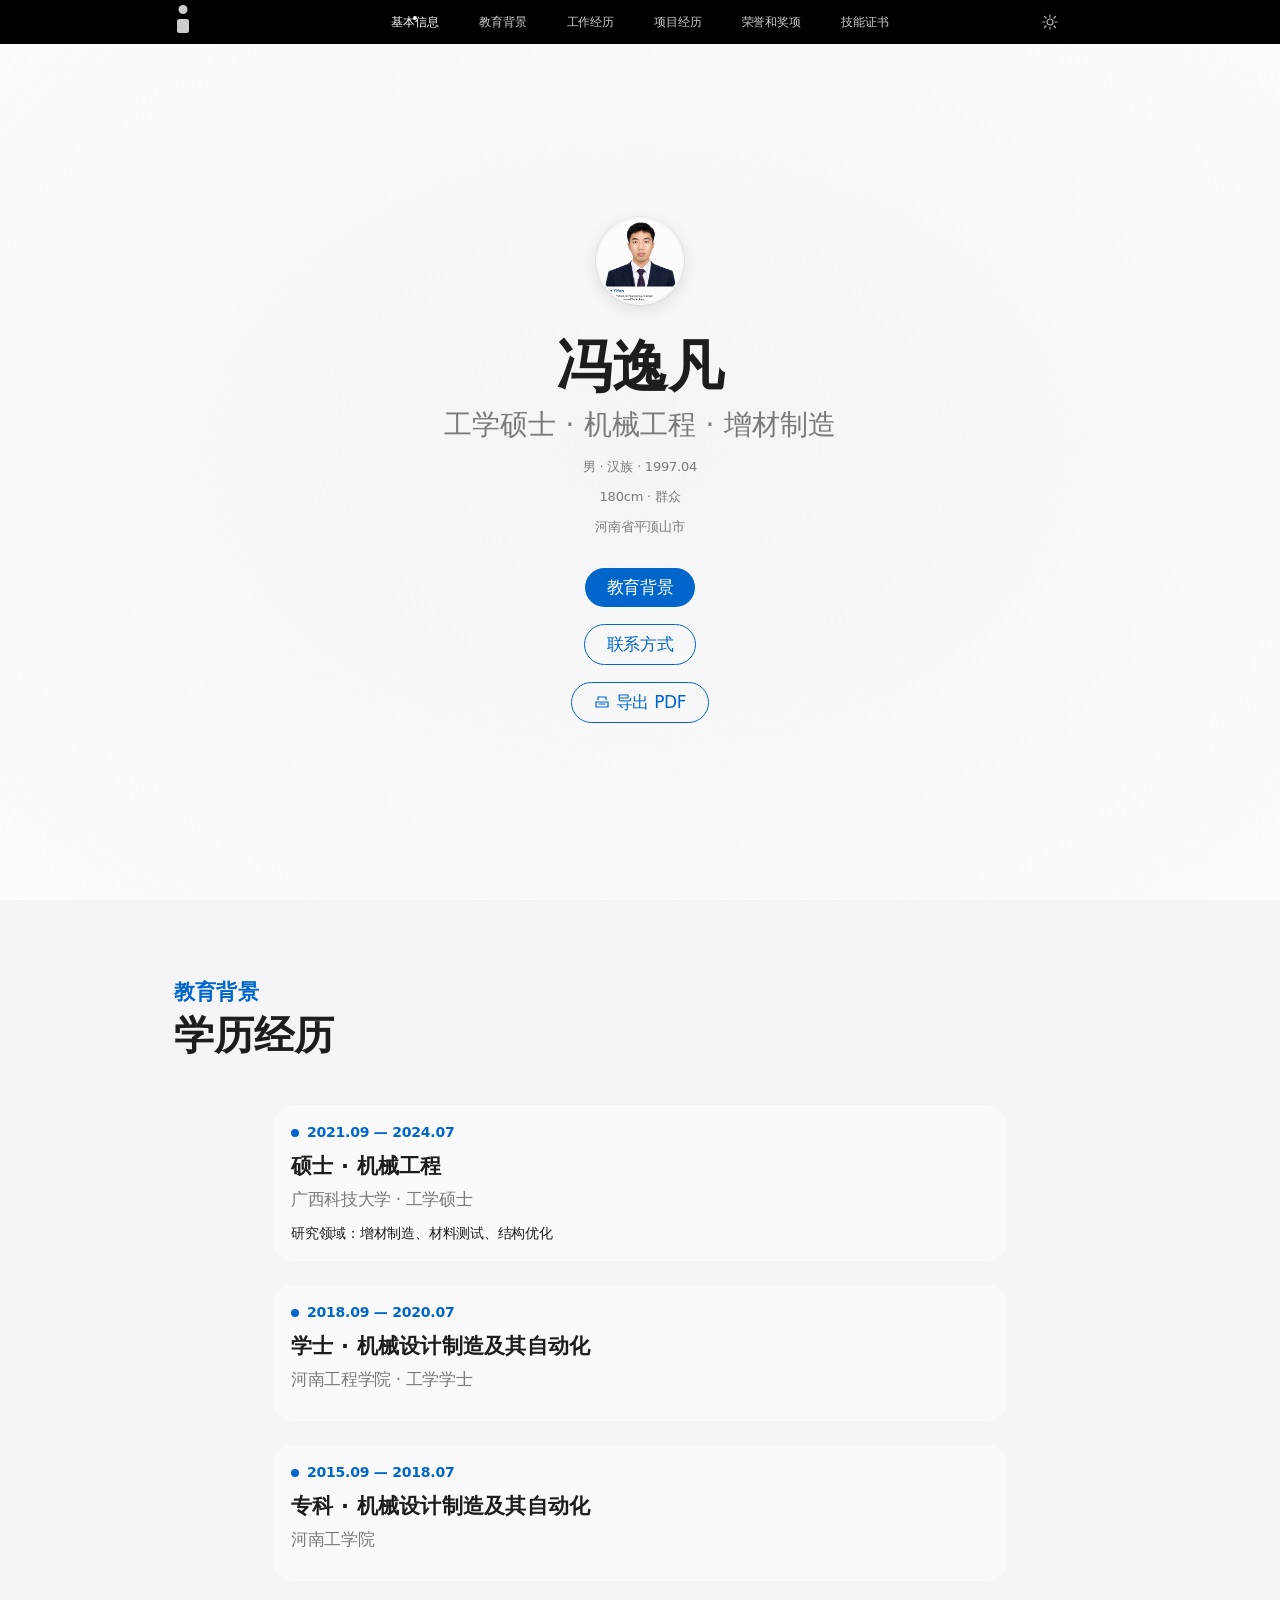
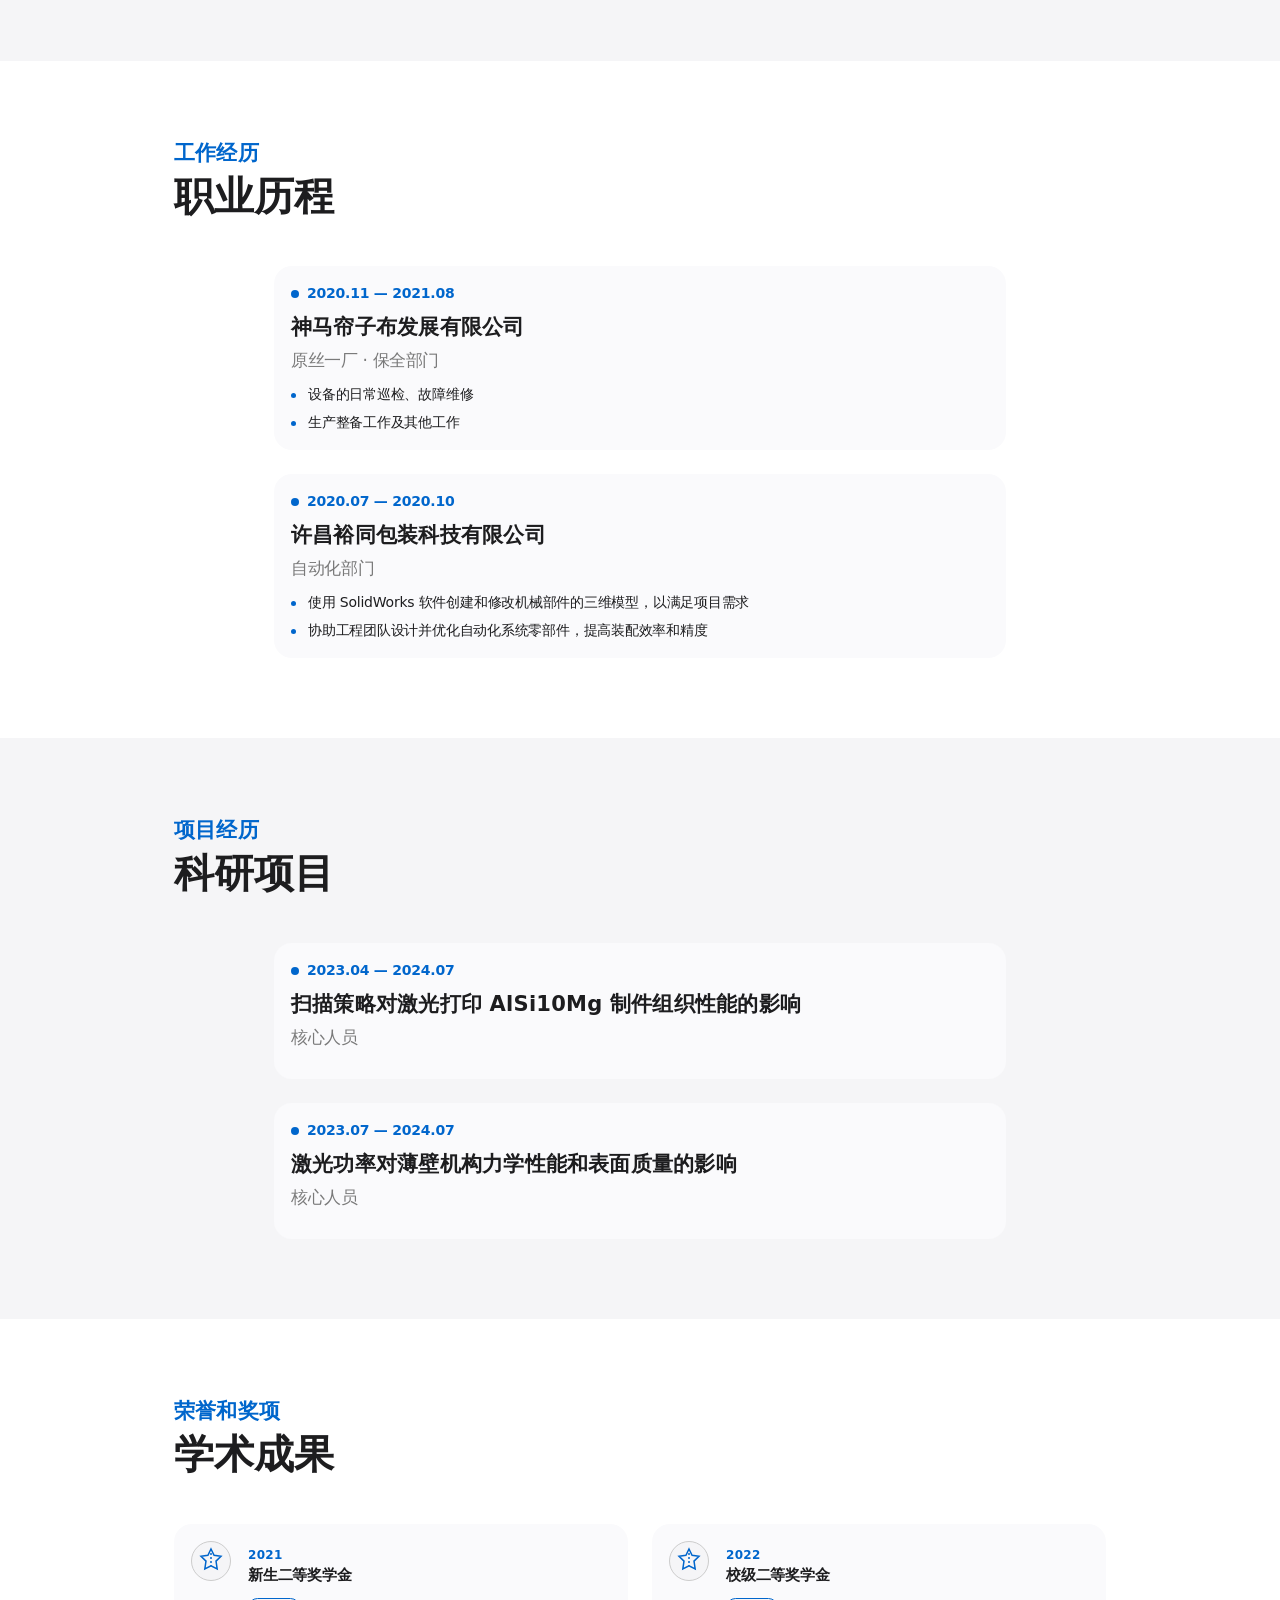
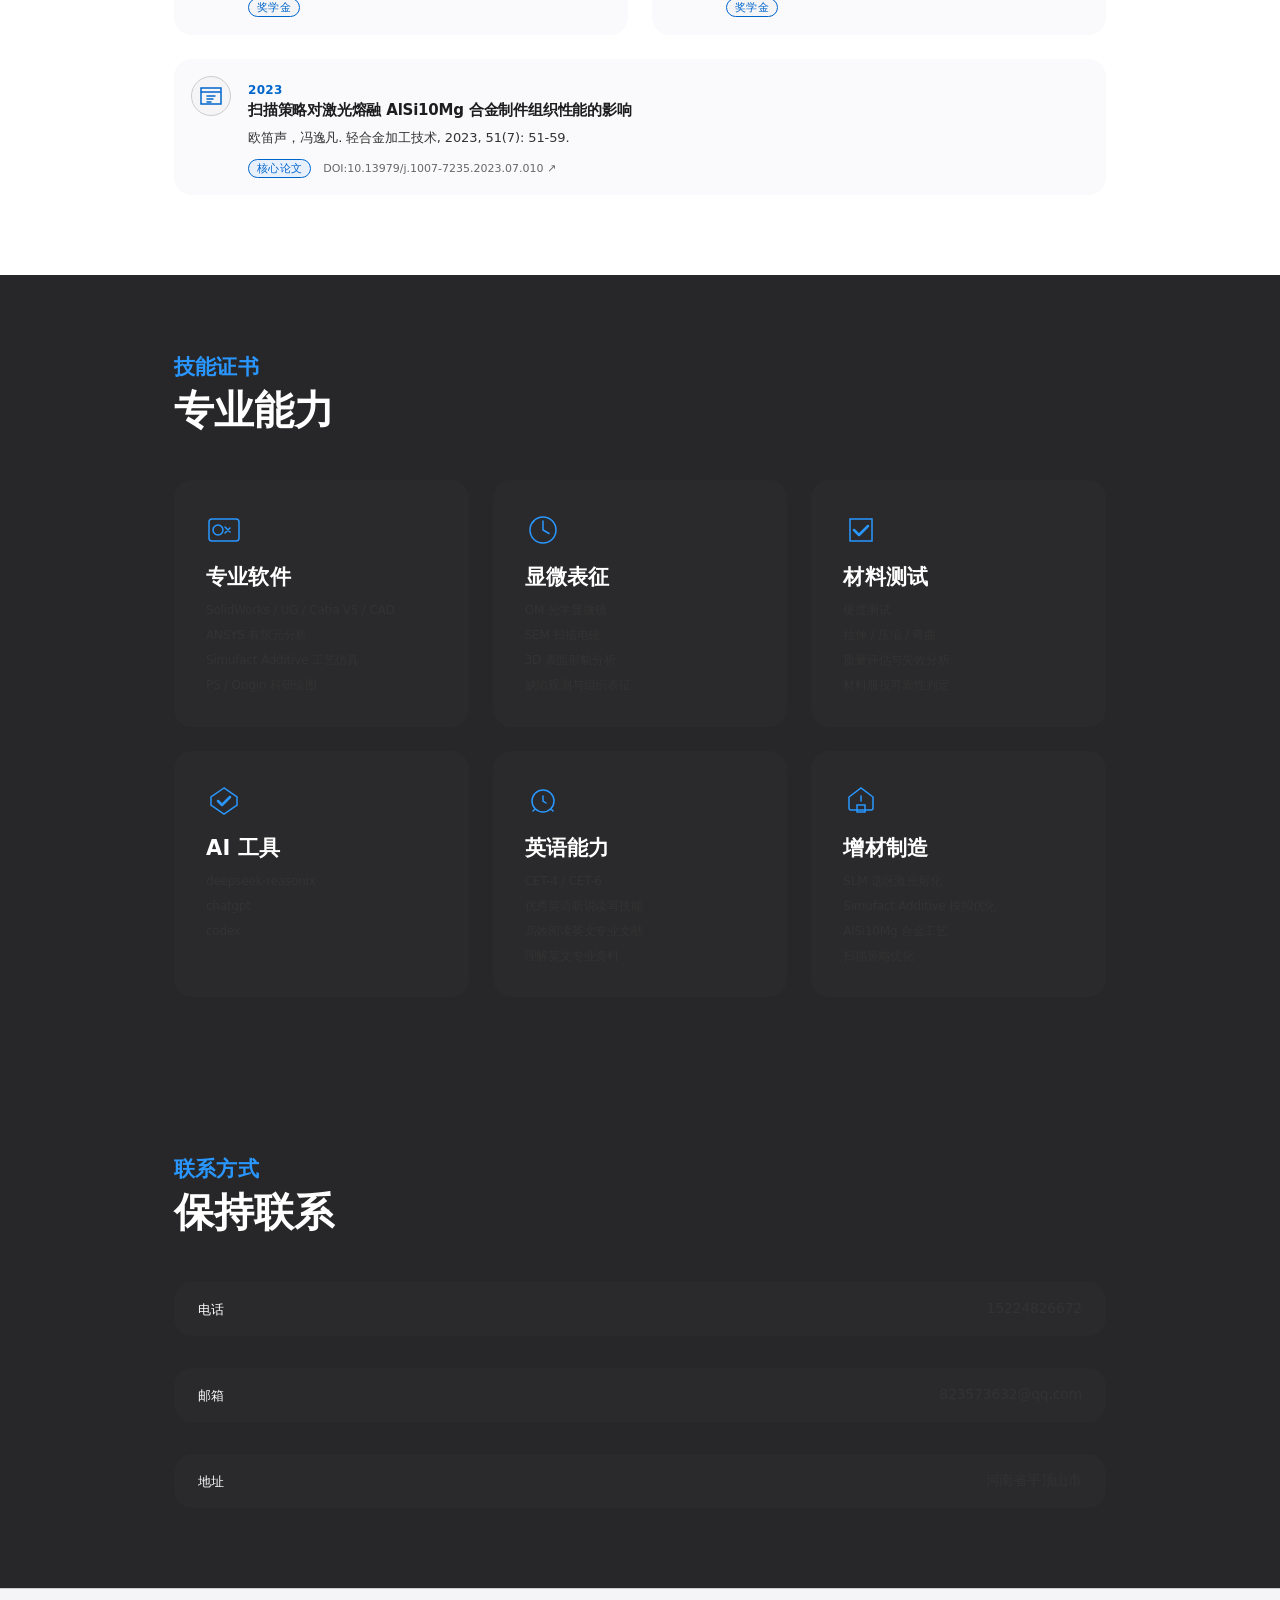
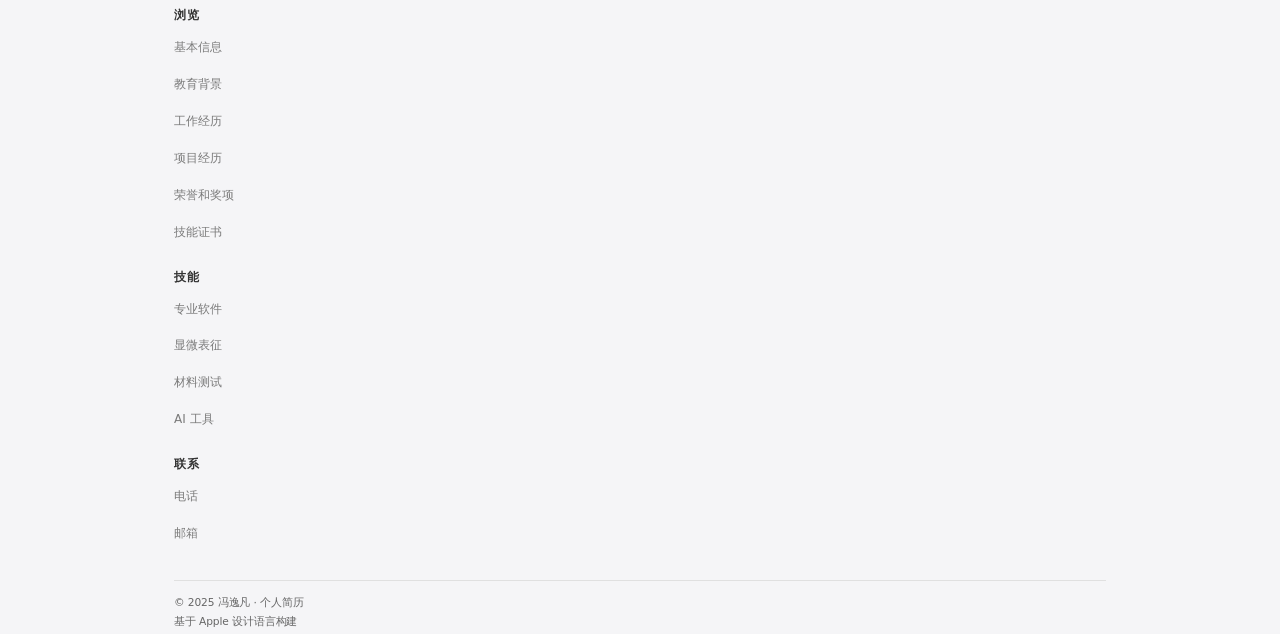
==== commit f0bc5352: "chore: 头像替换为真实照片、技能字体修复、论文DOI链接、清理冗余CSS" ====
--- a/index.html
+++ b/index.html
@@ -119,12 +119,8 @@
     <section class="hero-tile" id="basic">
       <div class="tile-inner">
         <div class="hero-avatar">
-          <div class="avatar-placeholder">
-            <svg width="88" height="88" viewBox="0 0 88 88" fill="none">
-              <circle cx="44" cy="44" r="44" fill="#e8e8ed"/>
-              <circle cx="44" cy="34" r="14" fill="#1d1d1f"/>
-              <path d="M18 64c0-14.36 11.64-26 26-26s26 11.64 26 26" stroke="#1d1d1f" stroke-width="2.5" fill="none"/>
-            </svg>
+          <div class="avatar-photo">
+            <img src="photo.png" alt="冯逸凡" width="88" height="88">
           </div>
         </div>
         <h1 class="hero-display">冯逸凡</h1>
@@ -289,7 +285,7 @@
             <p class="award-citation">欧笛声，冯逸凡. 轻合金加工技术, 2023, 51(7): 51-59.</p>
             <div class="award-meta">
               <span class="award-badge award-badge-paper">核心论文</span>
-              <span class="award-doi">DOI:10.13979/j.1007-7235.2023.07.010</span>
+              <a class="award-doi" href="https://doi.org/10.13979/j.1007-7235.2023.07.010" target="_blank" rel="noopener">DOI:10.13979/j.1007-7235.2023.07.010 ↗</a>
             </div>
           </div>
         </div>
--- a/assets/css/style.css
+++ b/assets/css/style.css
@@ -330,16 +330,29 @@
   to { opacity: 1; transform: translateY(0); }
 }
 
-.avatar-placeholder {
+.avatar-photo {
   width: 88px;
   height: 88px;
   border-radius: var(--radius-full);
-  background: var(--color-canvas-parchment);
-  display: flex;
-  align-items: center;
-  justify-content: center;
   overflow: hidden;
-}
+  border: 2px solid var(--color-canvas-parchment);
+  box-shadow: rgba(0, 0, 0, 0.1) 0px 4px 16px, rgba(0, 0, 0, 0.06) 0px 0px 0px 1px;
+  transition: transform 0.4s cubic-bezier(0.25, 0.1, 0.25, 1), box-shadow 0.4s ease;
+}
+
+.avatar-photo:hover {
+  transform: scale(1.04);
+  box-shadow: rgba(0, 0, 0, 0.15) 0px 8px 30px, rgba(0, 0, 0, 0.08) 0px 0px 0px 1px;
+}
+
+.avatar-photo img {
+  width: 100%;
+  height: 100%;
+  object-fit: cover;
+  display: block;
+}
+
+/* .avatar-placeholder — removed, replaced by .avatar-photo */
 
 .hero-display {
   font-family: var(--font-display);
@@ -720,7 +733,7 @@
   font-weight: 400;
   line-height: 1.42857;
   letter-spacing: -0.224px;
-  color: var(--color-body-muted);
+  color: var(--color-body-on-dark);
 }
 
 /* .projects-grid — removed, unused after awards redesign */
@@ -961,6 +974,12 @@
   letter-spacing: 0;
   color: var(--color-ink-muted-48);
   word-break: break-all;
+  text-decoration: none;
+  transition: color 0.2s;
+}
+
+.award-doi:hover {
+  color: var(--color-primary);
 }
 
 .award-badge-paper {
@@ -1572,6 +1591,10 @@
     background-color: #1a2a3a;
   }
 
+  .award-doi:hover {
+    color: var(--color-primary-on-dark);
+  }
+
   .back-to-top {
     background-color: var(--color-surface-tile-2);
     color: var(--color-body-muted);
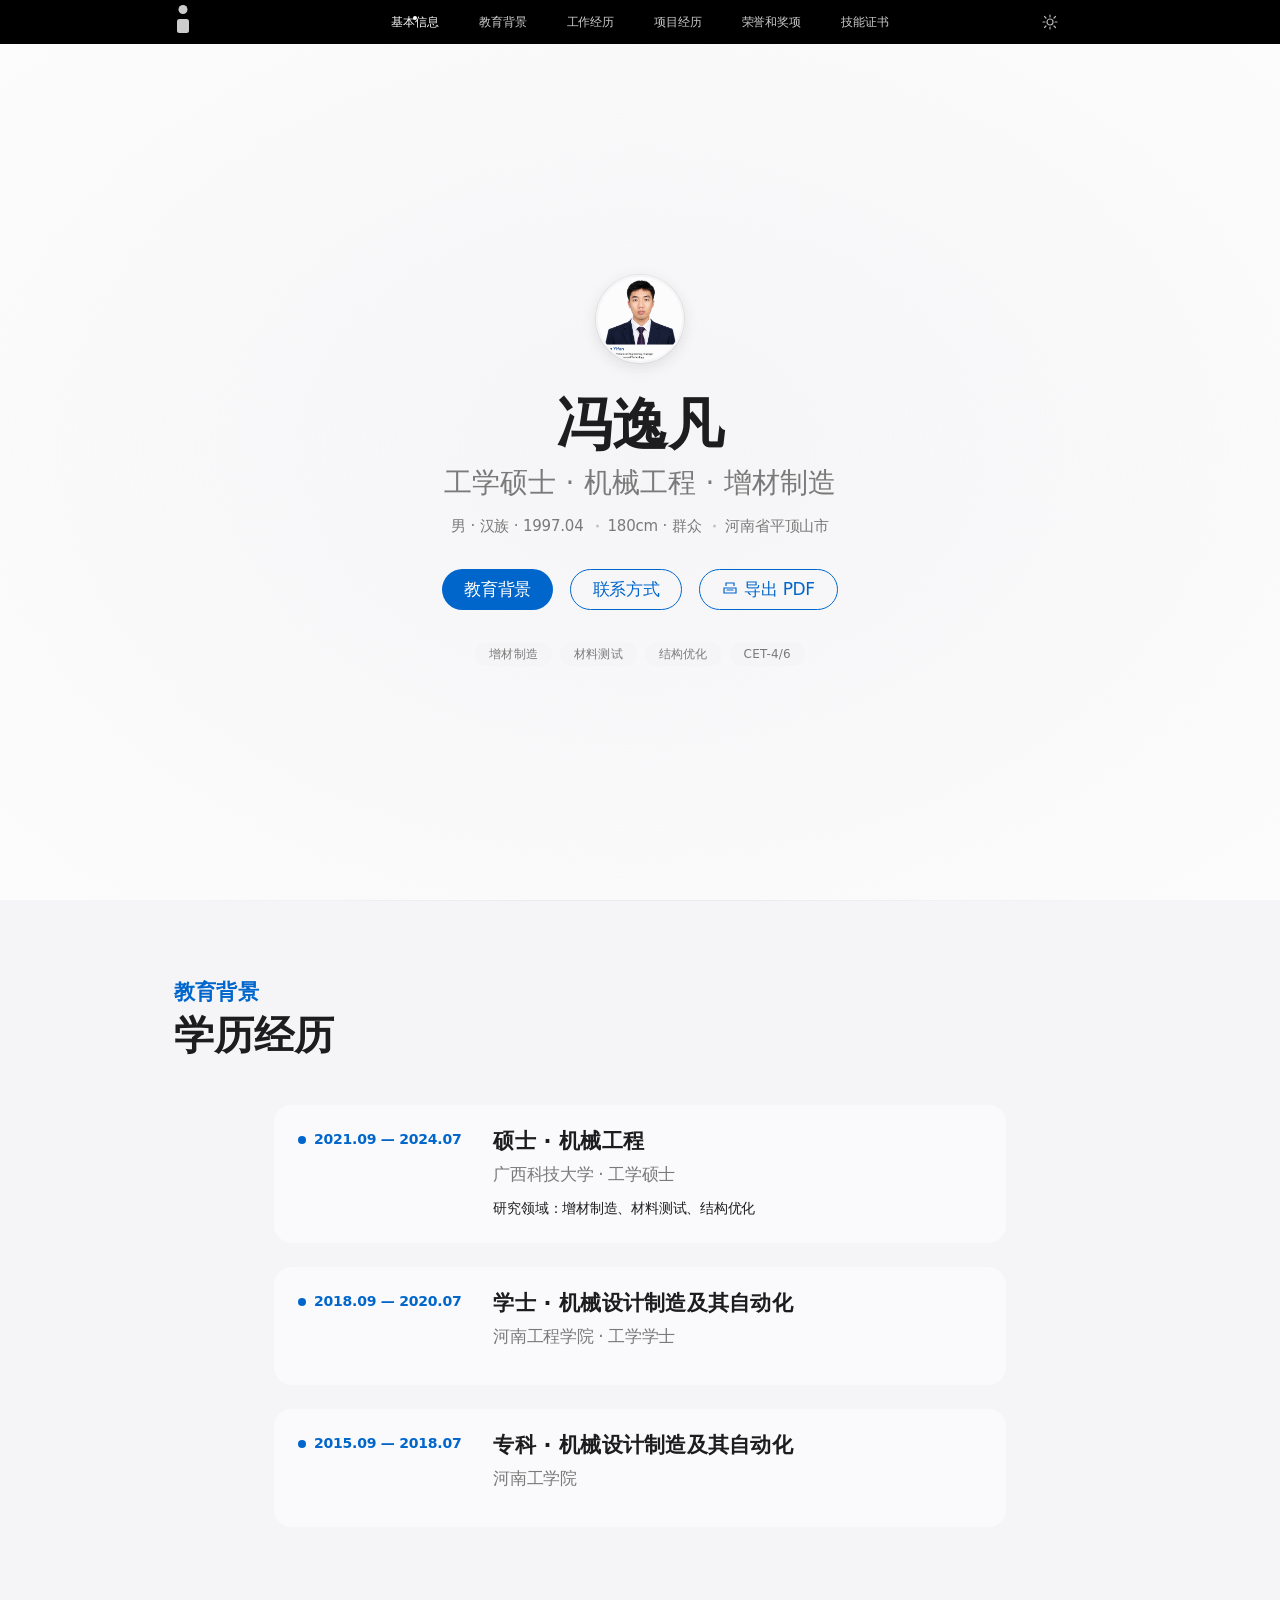
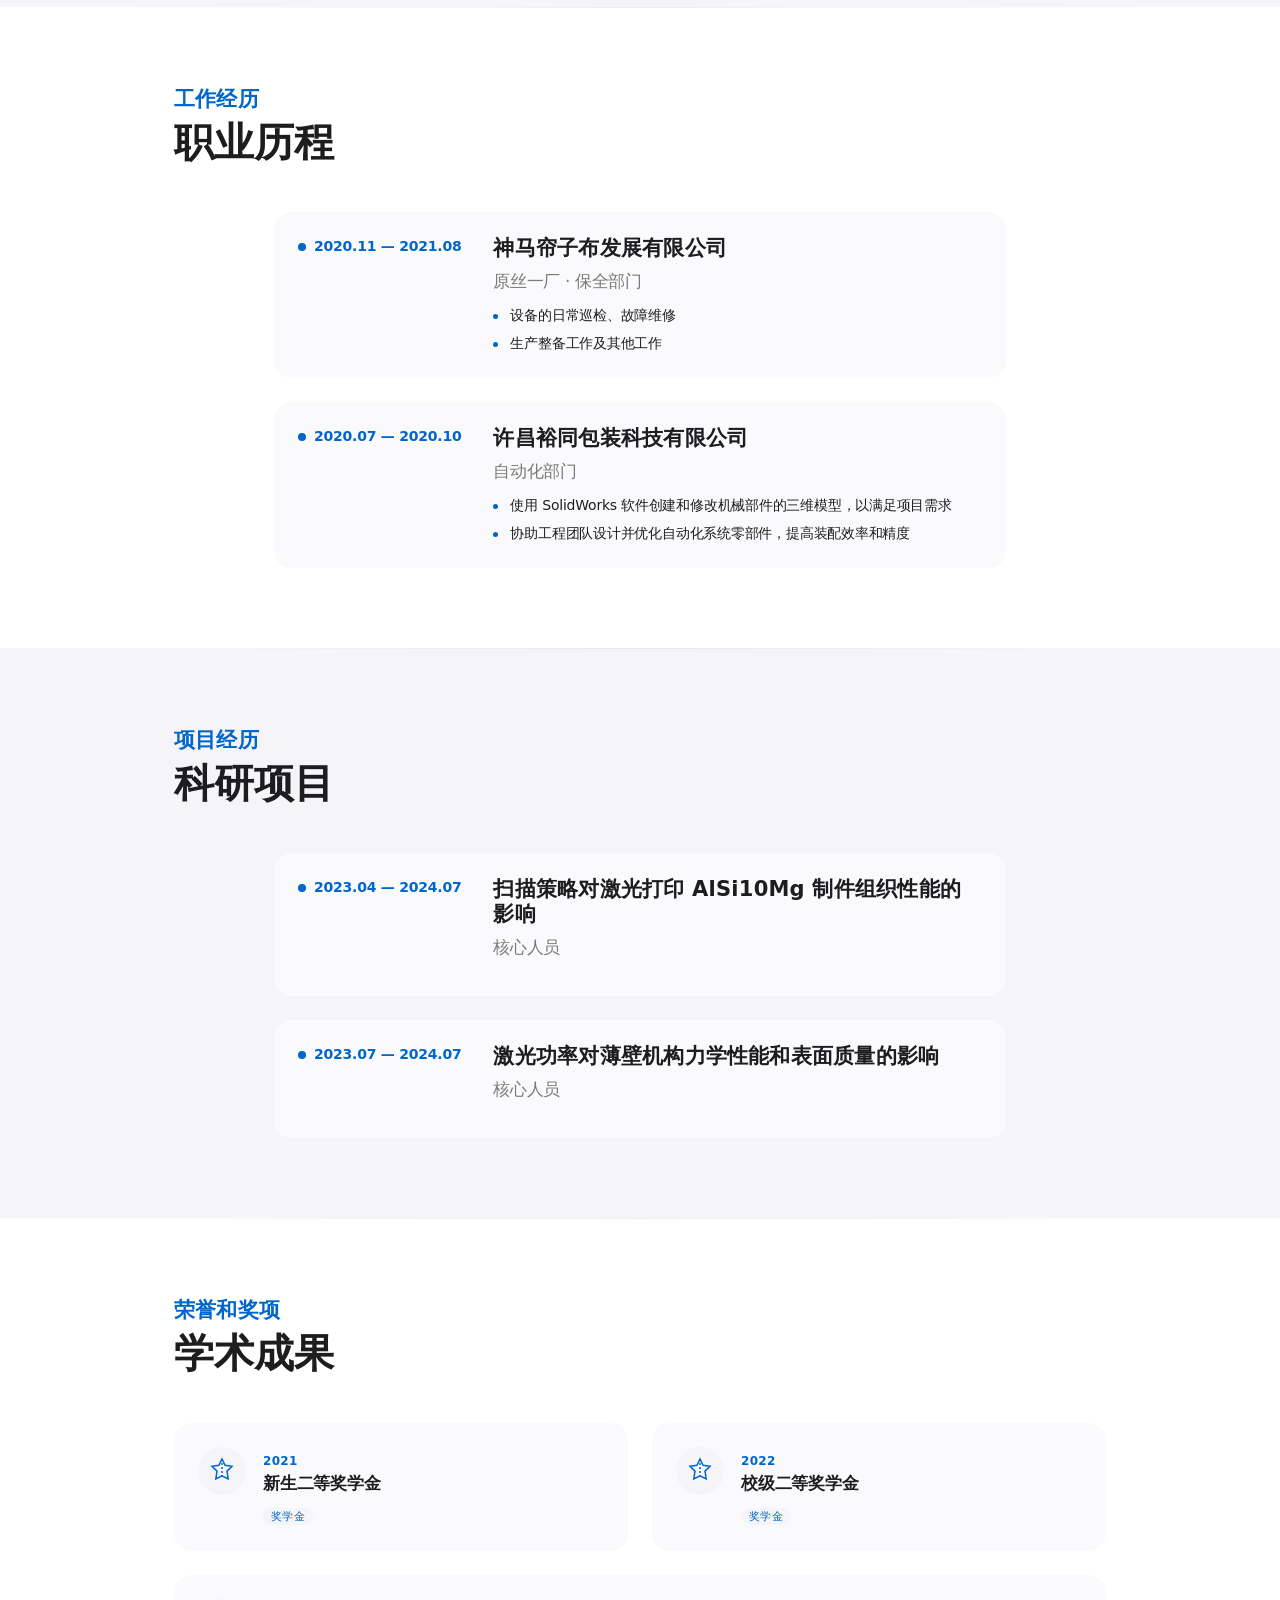
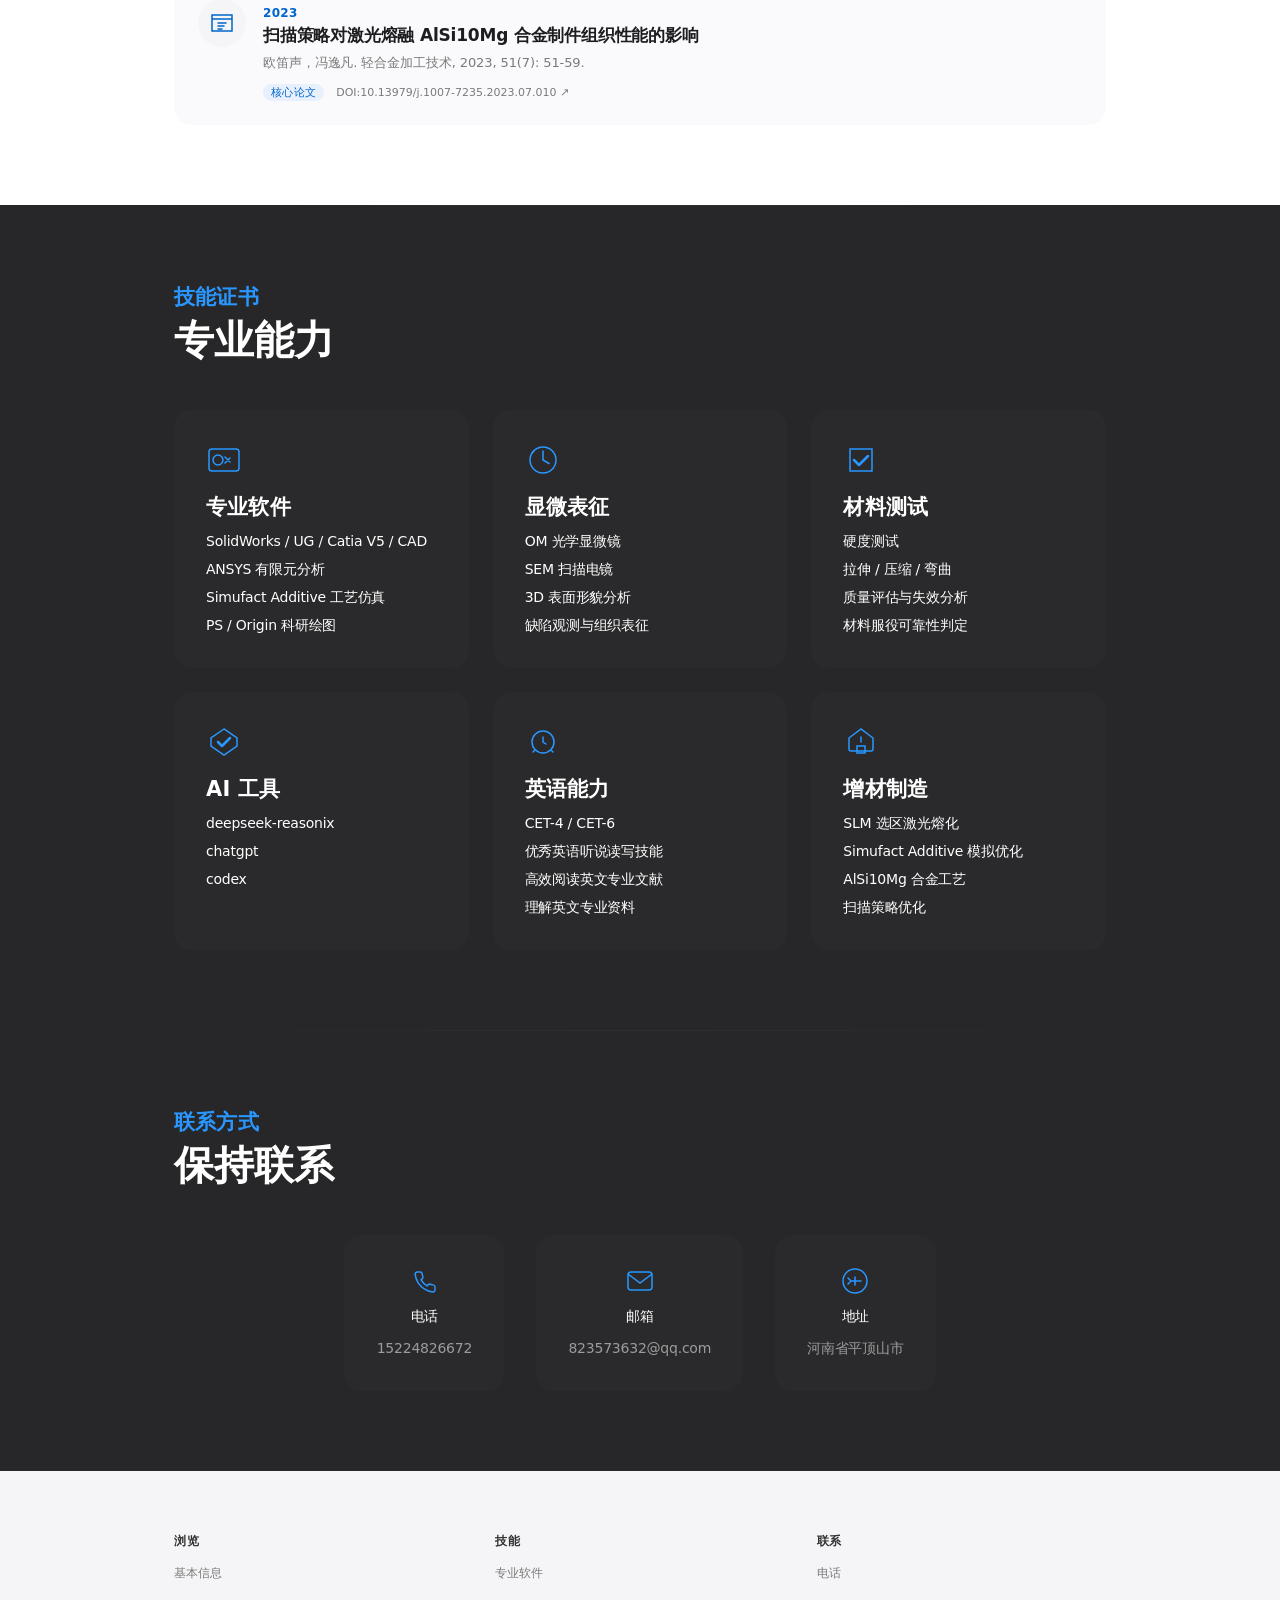
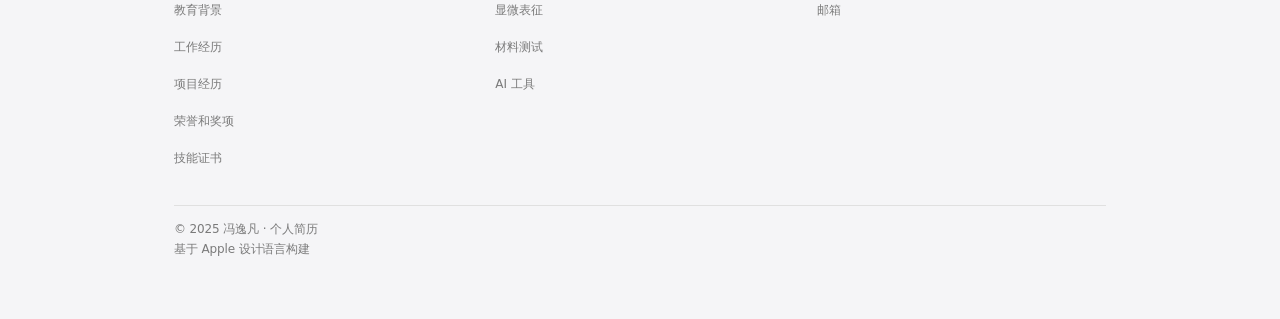
==== commit 347d220e: "fix: 技能卡片文字颜色统一为白色，修复CSS语法错误，优化视差动效" ====
--- a/index.html
+++ b/index.html
@@ -133,7 +133,7 @@
         <div class="hero-actions">
           <a href="#education" class="button-primary">教育背景</a>
           <a href="#contact" class="button-secondary">联系方式</a>
-          <button class="button-secondary button-print" onclick="window.print()">
+          <button class="button-secondary button-print" id="btn-print">
             <svg width="16" height="16" viewBox="0 0 16 16" fill="none" style="margin-right:6px;vertical-align:-2px">
               <path d="M4 5V2h8v3M2 7h12v5H2V7z" stroke="currentColor" stroke-width="1.2" fill="none"/>
               <path d="M5 9h6" stroke="currentColor" stroke-width="1.2" stroke-linecap="round"/>
@@ -293,7 +293,7 @@
     </section>
 
     <!-- ===== Back to Top Button ===== -->
-    <button class="back-to-top" aria-label="回到顶部" onclick="window.scrollTo({top:0,behavior:'smooth'})">
+    <button class="back-to-top" aria-label="回到顶部">
       <svg width="20" height="20" viewBox="0 0 20 20" fill="none">
         <path d="M10 16V4M4 10l6-6 6 6" stroke="currentColor" stroke-width="1.8" stroke-linecap="round" stroke-linejoin="round"/>
       </svg>
--- a/assets/css/style.css
+++ b/assets/css/style.css
@@ -337,11 +337,12 @@
   overflow: hidden;
   border: 2px solid var(--color-canvas-parchment);
   box-shadow: rgba(0, 0, 0, 0.1) 0px 4px 16px, rgba(0, 0, 0, 0.06) 0px 0px 0px 1px;
-  transition: transform 0.4s cubic-bezier(0.25, 0.1, 0.25, 1), box-shadow 0.4s ease;
+  transform: translateY(var(--parallax-y, 0px));
+  transition: transform 0.4s cubic-bezier(0.25, 0.1, 0.25, 1), box-shadow 0.4s ease, --parallax-y 0.1s;
 }
 
 .avatar-photo:hover {
-  transform: scale(1.04);
+  transform: translateY(var(--parallax-y, 0px)) scale(1.04);
   box-shadow: rgba(0, 0, 0, 0.15) 0px 8px 30px, rgba(0, 0, 0, 0.08) 0px 0px 0px 1px;
 }
 
@@ -558,8 +559,8 @@
 }
 
 .timeline-card:hover {
-  transform: translateY(-2px);
-  box-shadow: var(--shadow-product);
+  transform: translateY(-3px);
+  box-shadow: rgba(0, 0, 0, 0.08) 0px 4px 20px;
 }
 
 .section-tile-dark .timeline-card {
@@ -684,6 +685,7 @@
   transition: transform 0.4s cubic-bezier(0.25, 0.1, 0.25, 1), box-shadow 0.4s ease;
   position: relative;
   overflow: hidden;
+  color: #ffffff;
 }
 
 .skill-card::after {
@@ -733,7 +735,7 @@
   font-weight: 400;
   line-height: 1.42857;
   letter-spacing: -0.224px;
-  color: var(--color-body-on-dark);
+  color: #ffffff;
 }
 
 /* .projects-grid — removed, unused after awards redesign */
@@ -1112,7 +1114,6 @@
   }
 
   /* .projects-grid responsive removed */
-  }
 
   .award-card {
     padding: var(--spacing-md);
@@ -1188,7 +1189,6 @@
   }
 
   /* .projects-grid mobile removed */
-  }
 
   .contact-grid {
     flex-direction: column;
@@ -1415,10 +1415,6 @@
     grid-template-columns: repeat(3, 1fr) !important;
   }
 
-  /* .projects-grid print removed */
-    grid-template-columns: repeat(3, 1fr) !important;
-  }
-
   .awards-grid {
     grid-template-columns: 1fr 1fr !important;
   }
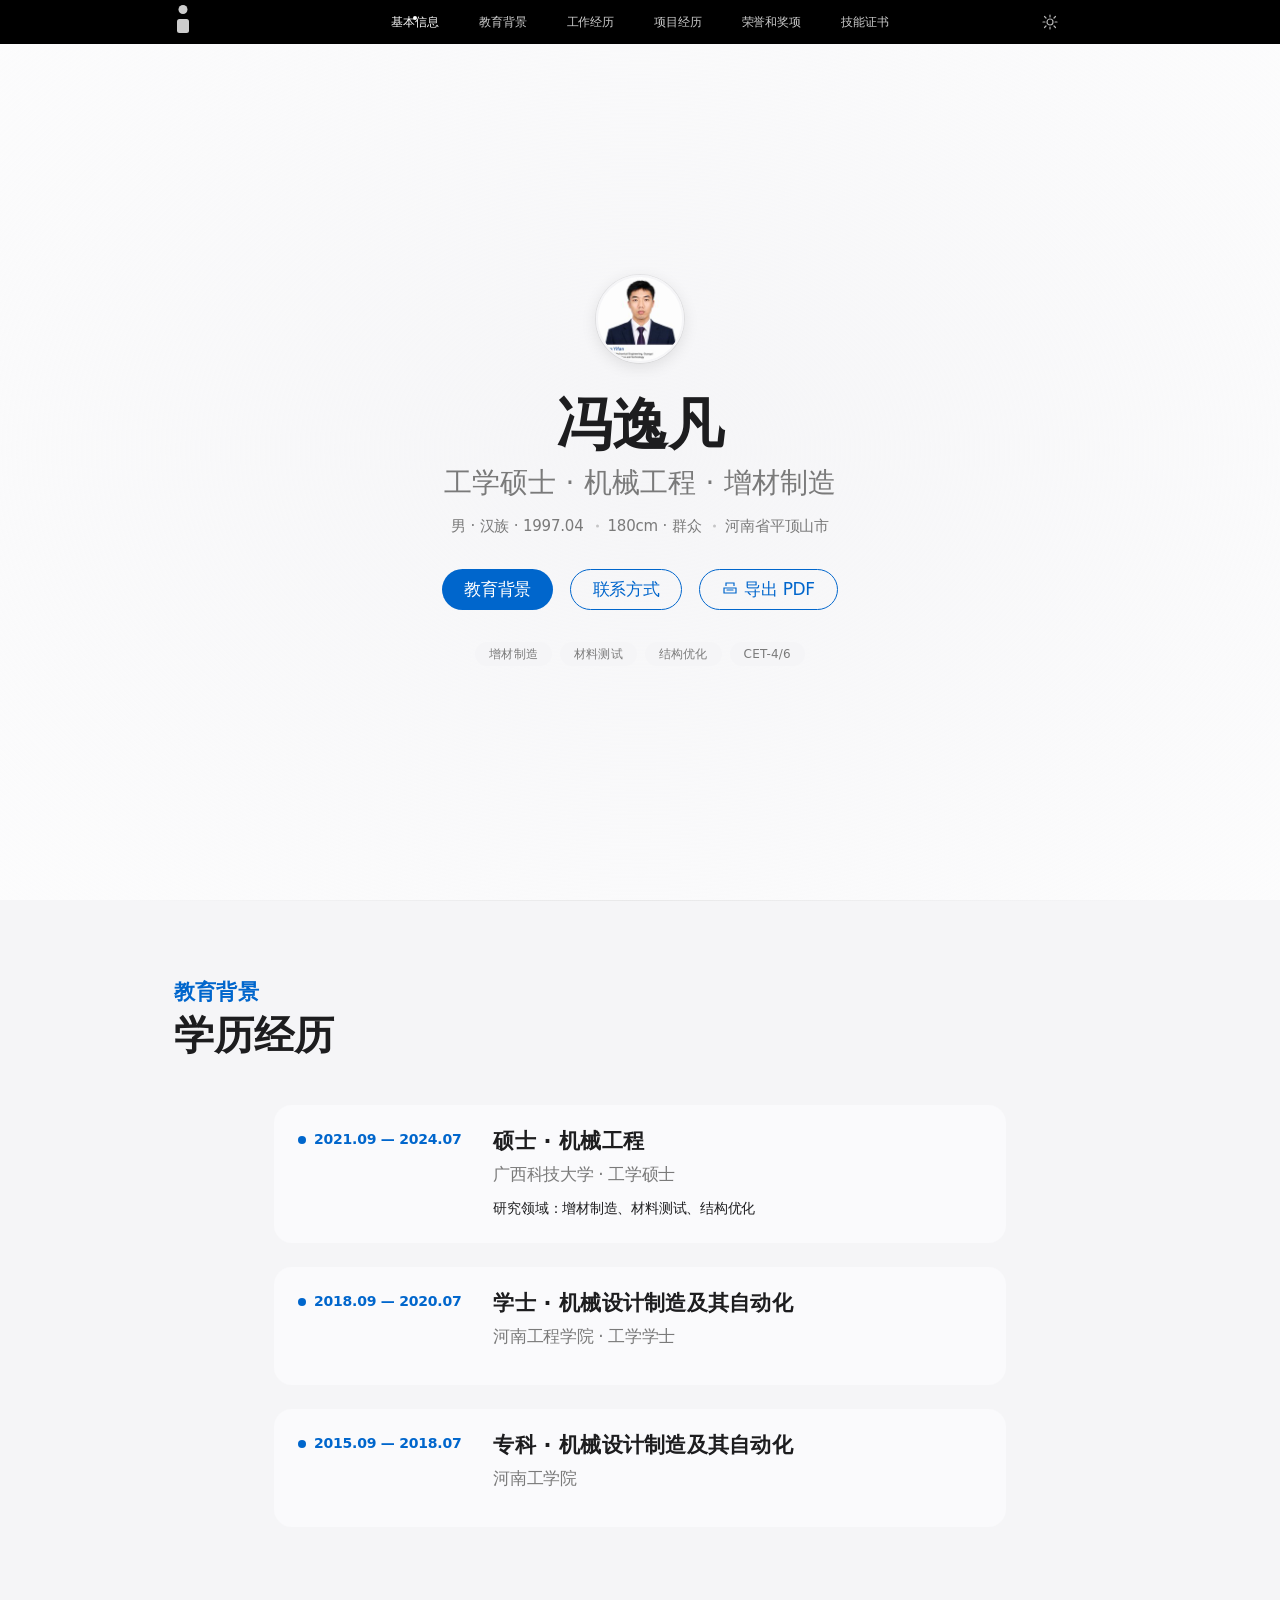
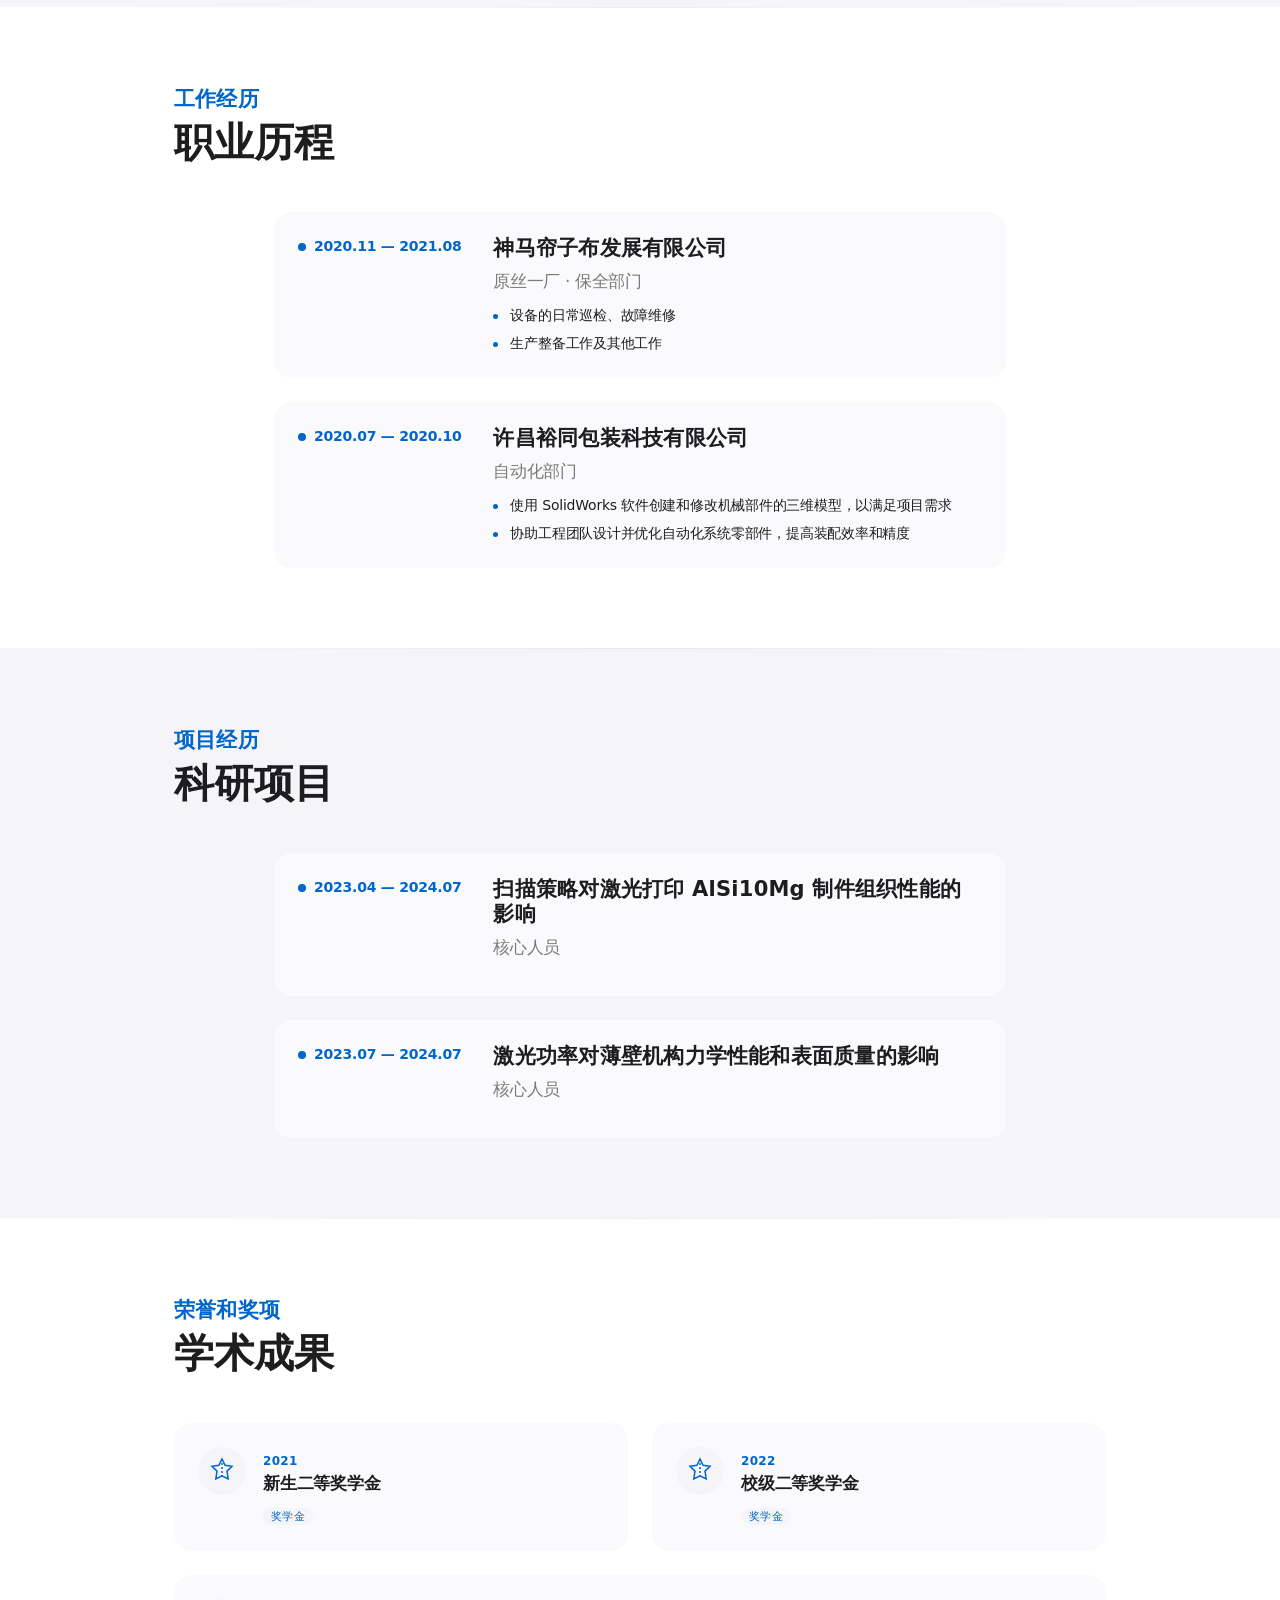
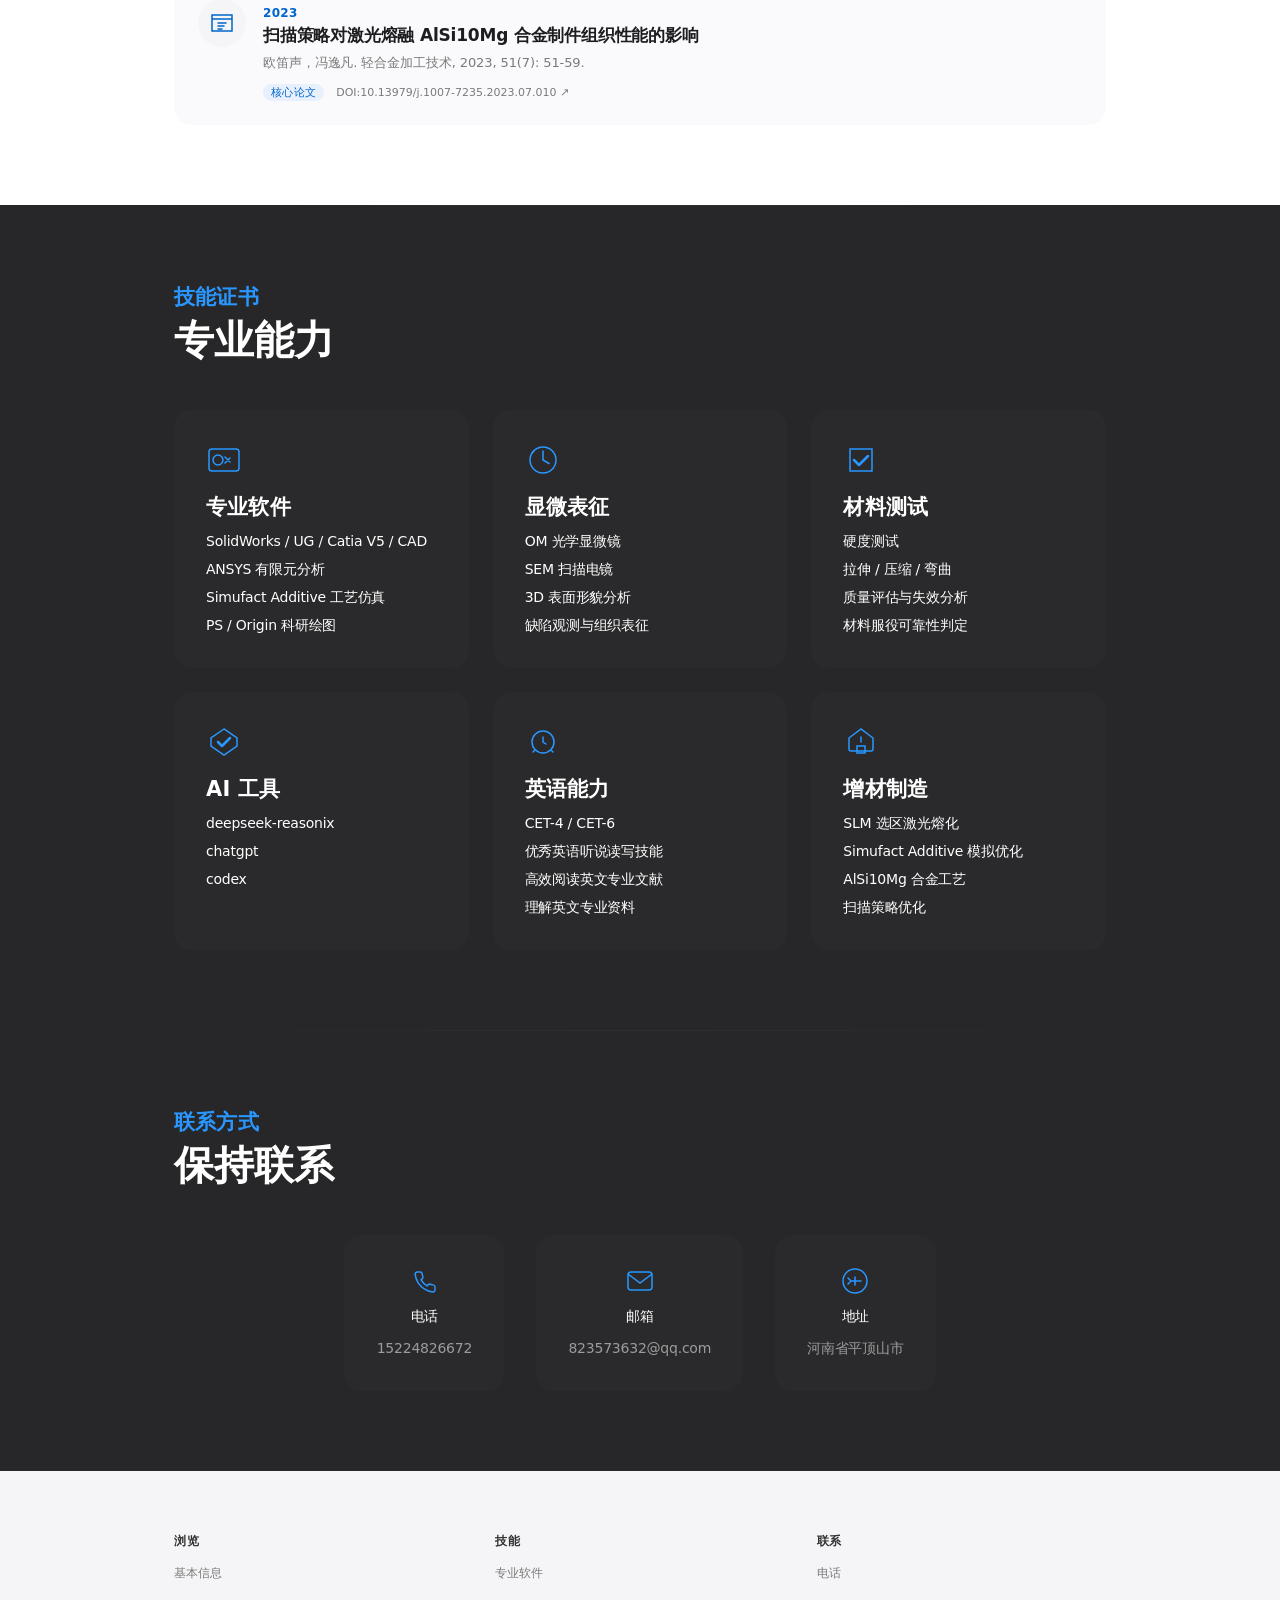
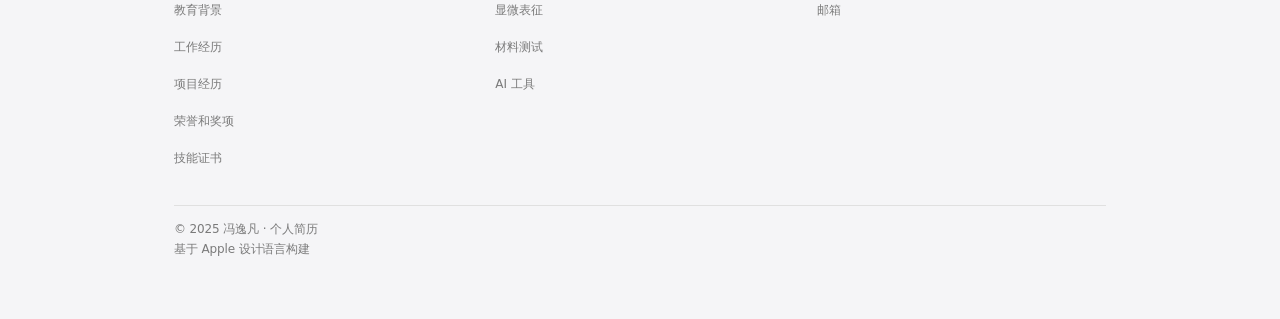
==== commit 58b261d4: "perf: 头像从1.3MB压缩至5.8KB (176x176 JPEG)" ====
--- a/index.html
+++ b/index.html
@@ -120,7 +120,7 @@
       <div class="tile-inner">
         <div class="hero-avatar">
           <div class="avatar-photo">
-            <img src="photo.png" alt="冯逸凡" width="88" height="88">
+            <img src="photo.jpg" alt="冯逸凡" width="88" height="88" loading="lazy">
           </div>
         </div>
         <h1 class="hero-display">冯逸凡</h1>
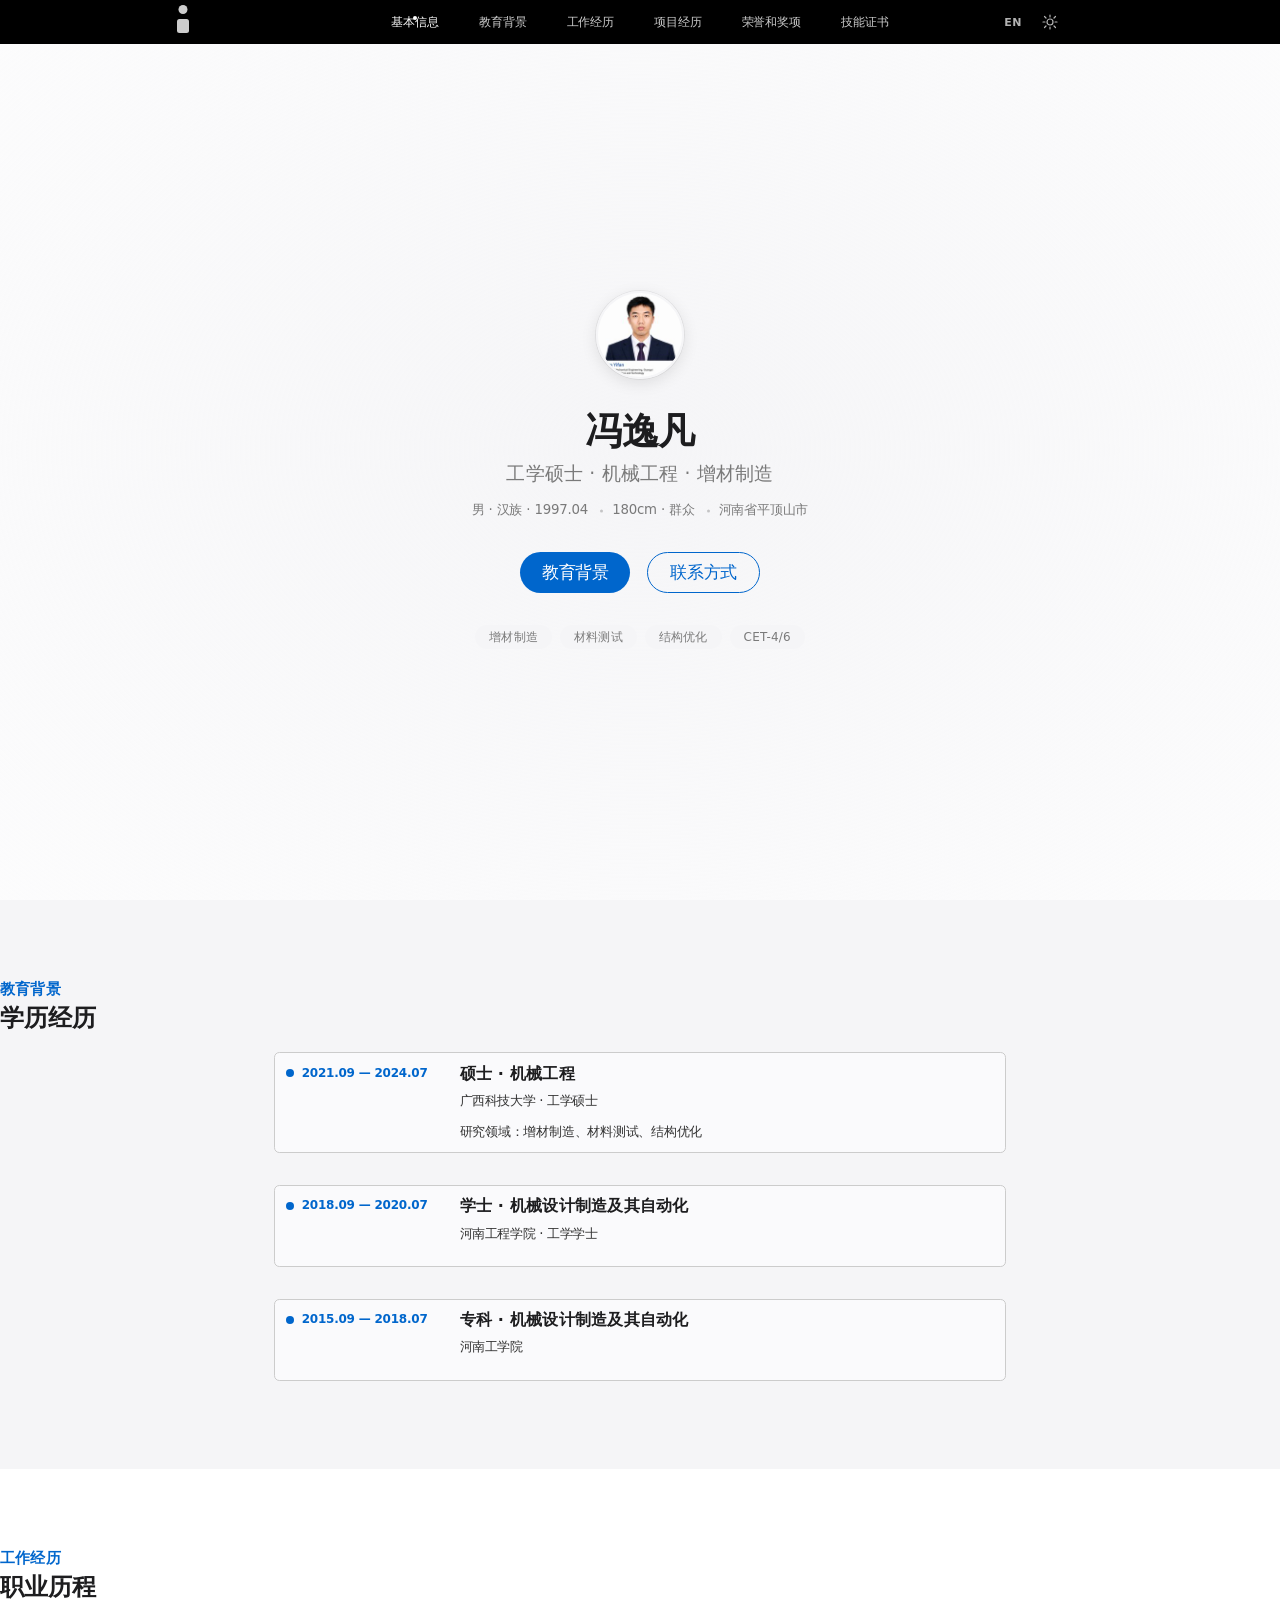
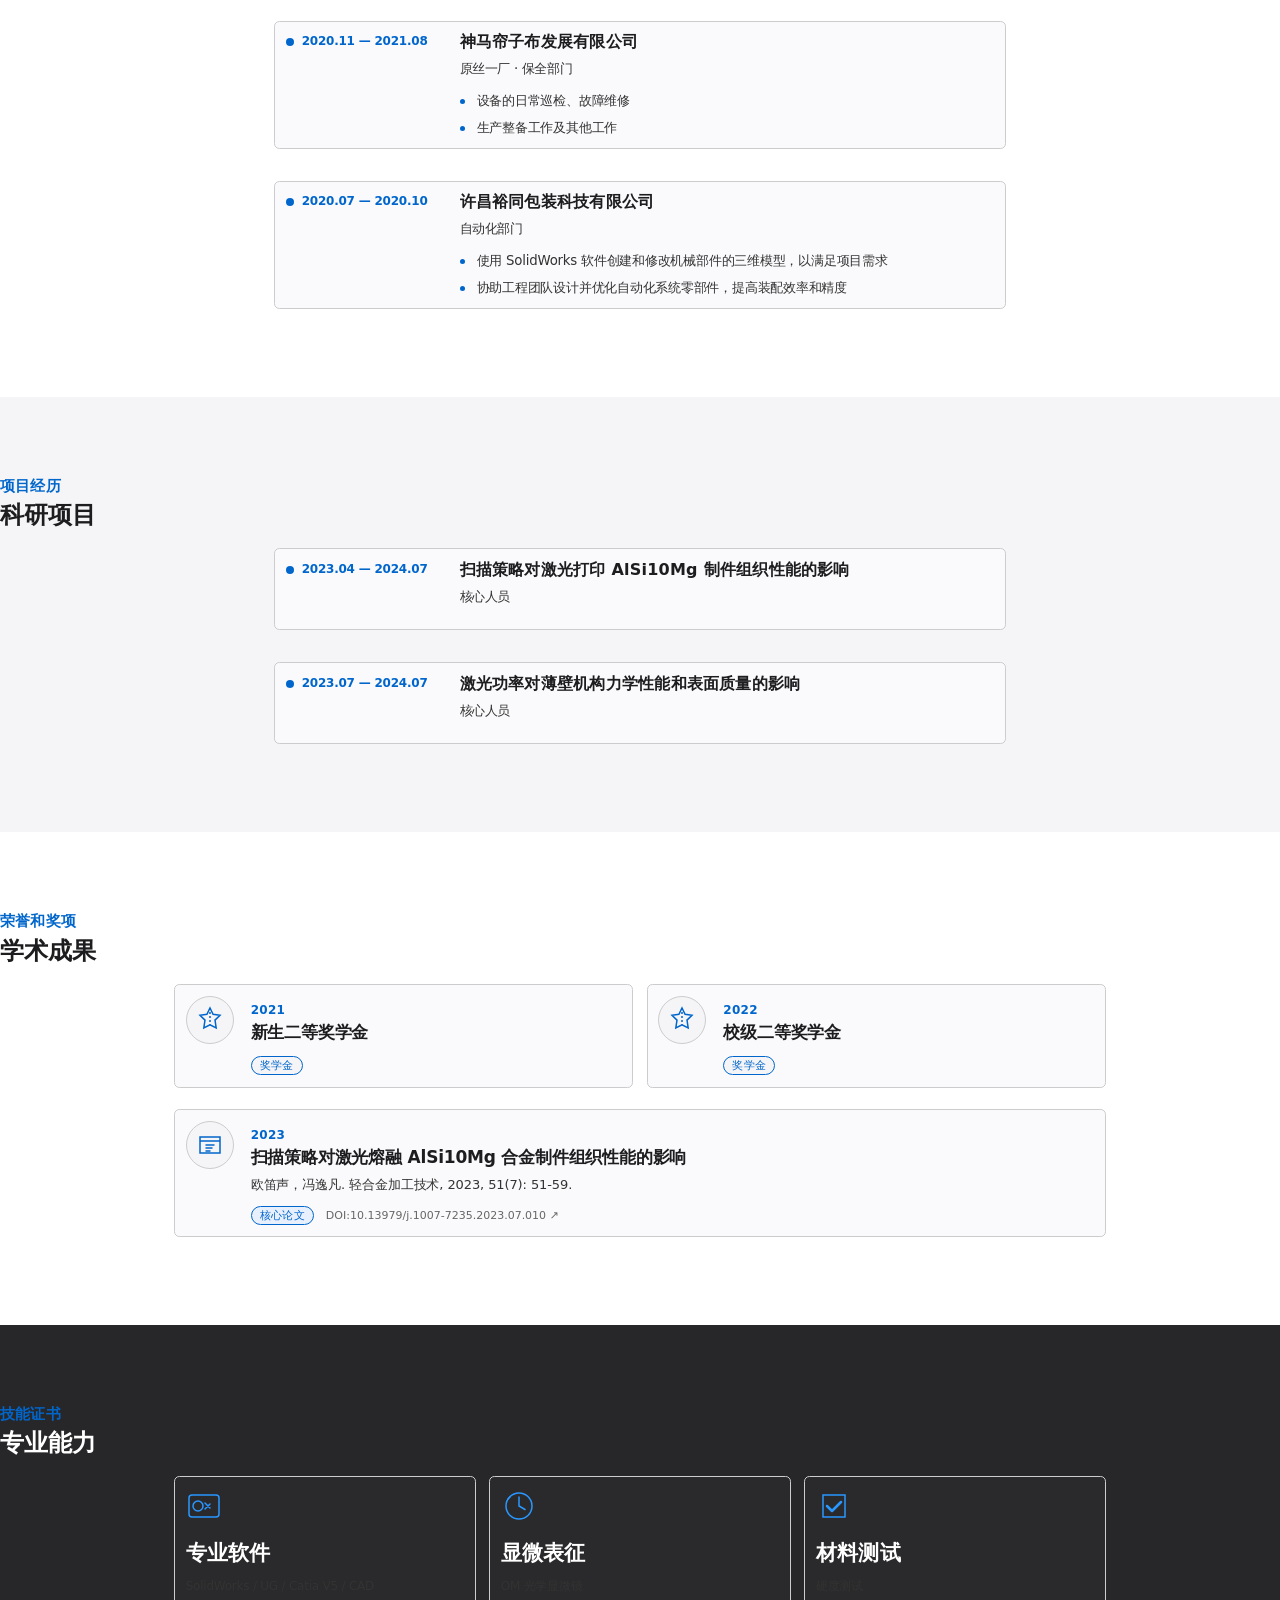
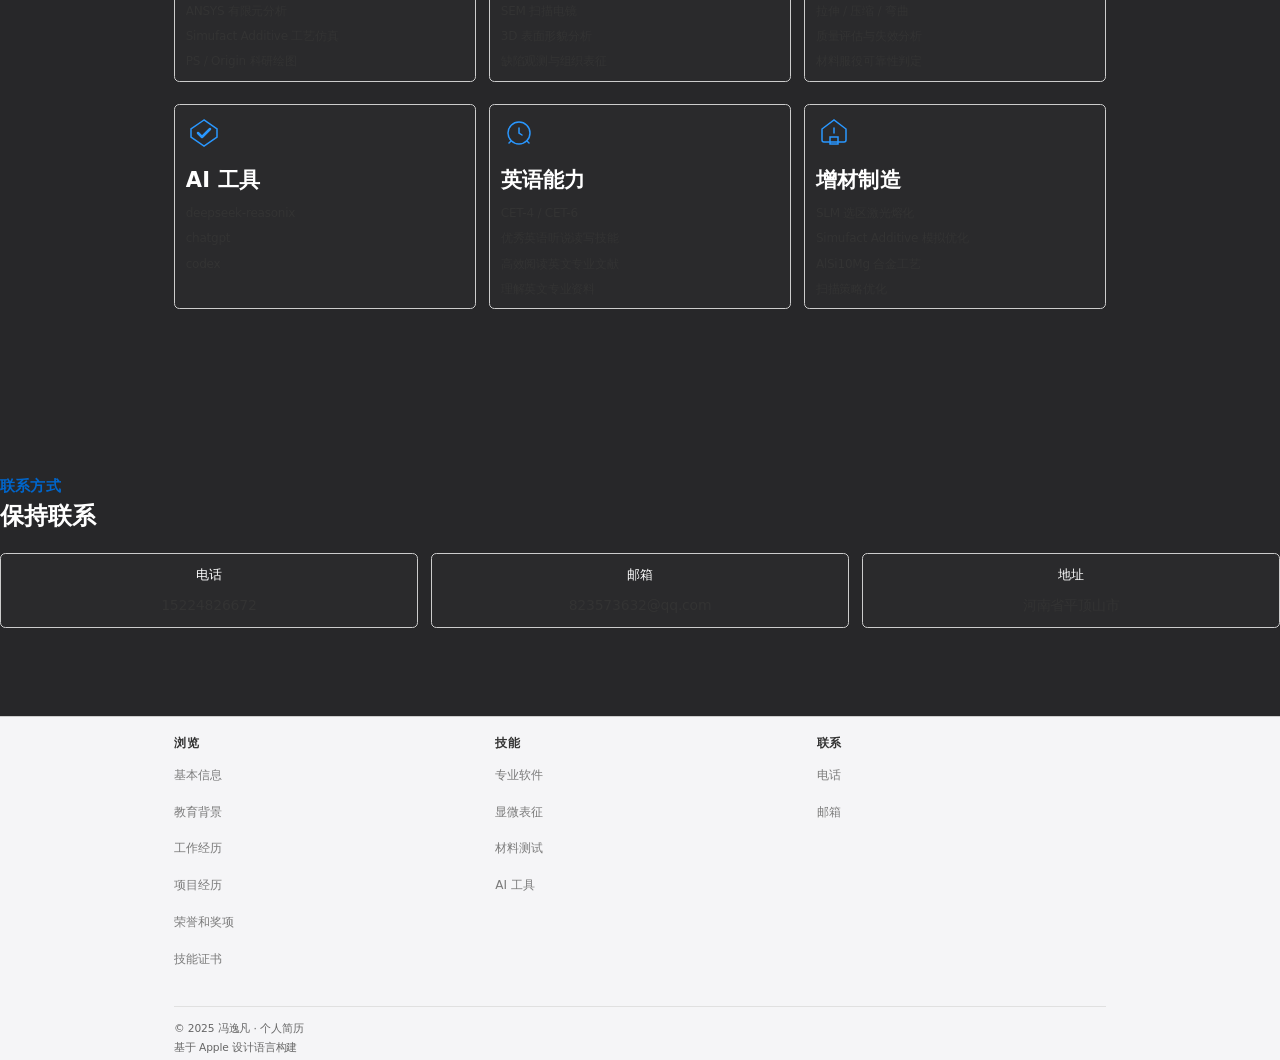
==== commit 8405ea5b: "chore: 移除导出PDF按钮" ====
--- a/index.html
+++ b/index.html
@@ -29,6 +29,8 @@
   <!-- Favicon -->
   <link rel="icon" type="image/svg+xml" href="data:image/svg+xml,%3Csvg xmlns='http://www.w3.org/2000/svg' viewBox='0 0 32 32'%3E%3Crect width='32' height='32' rx='6' fill='%231d1d1f'/%3E%3Cpath d='M16 8a4 4 0 100-8 4 4 0 000 8zm-8 14c0-4.418 3.582-8 8-8s8 3.582 8 8v4H8v-4z' fill='%23fff'/%3E%3C/svg%3E">
   <link rel="stylesheet" href="assets/css/style.css">
+  <link rel="alternate" hreflang="zh-CN" href="index.html">
+  <link rel="alternate" hreflang="en" href="index-en.html">
 
   <!-- JSON-LD Structured Data -->
   <script type="application/ld+json">
@@ -99,6 +101,7 @@
         <li role="none"><a href="#awards" role="menuitem" class="nav-link">荣誉和奖项</a></li>
         <li role="none"><a href="#skills" role="menuitem" class="nav-link">技能证书</a></li>
       </ul>
+      <a href="index-en.html" class="lang-toggle" title="English">EN</a>
       <button class="dark-toggle" aria-label="切换深色模式" title="切换深色模式">
         <svg class="sun-icon" width="16" height="16" viewBox="0 0 16 16" fill="none">
           <circle cx="8" cy="8" r="3" stroke="currentColor" stroke-width="1.2"/>
@@ -133,13 +136,7 @@
         <div class="hero-actions">
           <a href="#education" class="button-primary">教育背景</a>
           <a href="#contact" class="button-secondary">联系方式</a>
-          <button class="button-secondary button-print" id="btn-print">
-            <svg width="16" height="16" viewBox="0 0 16 16" fill="none" style="margin-right:6px;vertical-align:-2px">
-              <path d="M4 5V2h8v3M2 7h12v5H2V7z" stroke="currentColor" stroke-width="1.2" fill="none"/>
-              <path d="M5 9h6" stroke="currentColor" stroke-width="1.2" stroke-linecap="round"/>
-            </svg>
-            导出 PDF
-          </button>
+          <!-- 导出PDF按钮已移除 -->
         </div>
         <div class="hero-badges">
           <span class="hero-badge">增材制造</span>
--- a/assets/css/style.css
+++ b/assets/css/style.css
@@ -211,6 +211,29 @@
 .nav-link:hover {
   opacity: 1;
   color: var(--color-body-on-dark);
+}
+
+.lang-toggle {
+  position: absolute;
+  right: 100px;
+  font-family: var(--font-text);
+  font-size: 11px;
+  font-weight: 600;
+  line-height: 1;
+  letter-spacing: 0.5px;
+  color: var(--color-body-on-dark);
+  opacity: 0.7;
+  padding: 4px 8px;
+  border-radius: 4px;
+  text-decoration: none;
+  transition: opacity 0.2s, background-color 0.2s;
+  text-transform: uppercase;
+}
+
+.lang-toggle:hover {
+  opacity: 1;
+  color: var(--color-body-on-dark);
+  background-color: rgba(255, 255, 255, 0.1);
 }
 
 .dark-toggle {
@@ -1157,7 +1180,8 @@
     height: auto;
   }
 
-  .dark-toggle {
+  .dark-toggle,
+  .lang-toggle {
     display: none;
   }
 
@@ -1273,36 +1297,52 @@
   .hero-badges,
   .footer-nav,
   .fade-in-up,
+  .lang-toggle,
   .back-to-top,
   .button-primary,
   .button-secondary {
     display: none !important;
   }
 
-  /* Reset backgrounds and text to black-on-white */
-  * {
-    background: transparent !important;
+  /* Reset text to black for print (overrides dark mode) */
+  body,
+  .hero-display,
+  .hero-tagline,
+  .hero-meta,
+  .section-label,
+  .display-lg,
+  .card-title,
+  .card-subtitle,
+  .card-desc,
+  .card-detail-list li,
+  .skill-title,
+  .skill-list li,
+  .award-title,
+  .award-citation,
+  .award-doi,
+  .project-title,
+  .project-desc,
+  .contact-label,
+  .contact-detail {
     color: #000 !important;
-    box-shadow: none !important;
-    text-shadow: none !important;
   }
 
   body {
     font-size: 11pt;
     line-height: 1.5;
-    color: #000 !important;
     -webkit-print-color-adjust: exact;
     print-color-adjust: exact;
   }
 
-  /* Ensure sections don't break awkwardly */
+  /* Allow sections to flow across pages — individual cards still stay together */
+  body {
+    overflow: visible !important;
+  }
+
   .section-tile {
-    padding: 20pt 0 !important;
-    page-break-inside: avoid;
-    break-inside: avoid;
-  }
-
-  .hero-tile {
+    padding: 12pt 0 !important;
+  }
+  }
     padding: 30pt 0 15pt !important;
     min-height: auto !important;
   }
@@ -1357,18 +1397,15 @@
     transform: none !important;
   }
 
-  /* Cards */
+  /* Cards — allow natural page flow */
   .timeline-card,
-  .project-card,
   .skill-card,
   .award-card,
   .contact-item {
     border: 0.5pt solid #ccc !important;
     border-radius: 4pt !important;
-    padding: 10pt !important;
-    margin-bottom: 8pt !important;
-    page-break-inside: avoid;
-    break-inside: avoid;
+    padding: 8pt !important;
+    margin-bottom: 6pt !important;
     transform: none !important;
     opacity: 1 !important;
     box-shadow: none !important;
@@ -1486,12 +1523,7 @@
     color: #666 !important;
   }
 
-  /* Ensure no page breaks in bad places */
-  h2, h3 {
-    page-break-after: avoid;
-    break-after: avoid;
-  }
-
+  /* Natural page flow */
   .section-tile::before {
     display: none !important;
   }
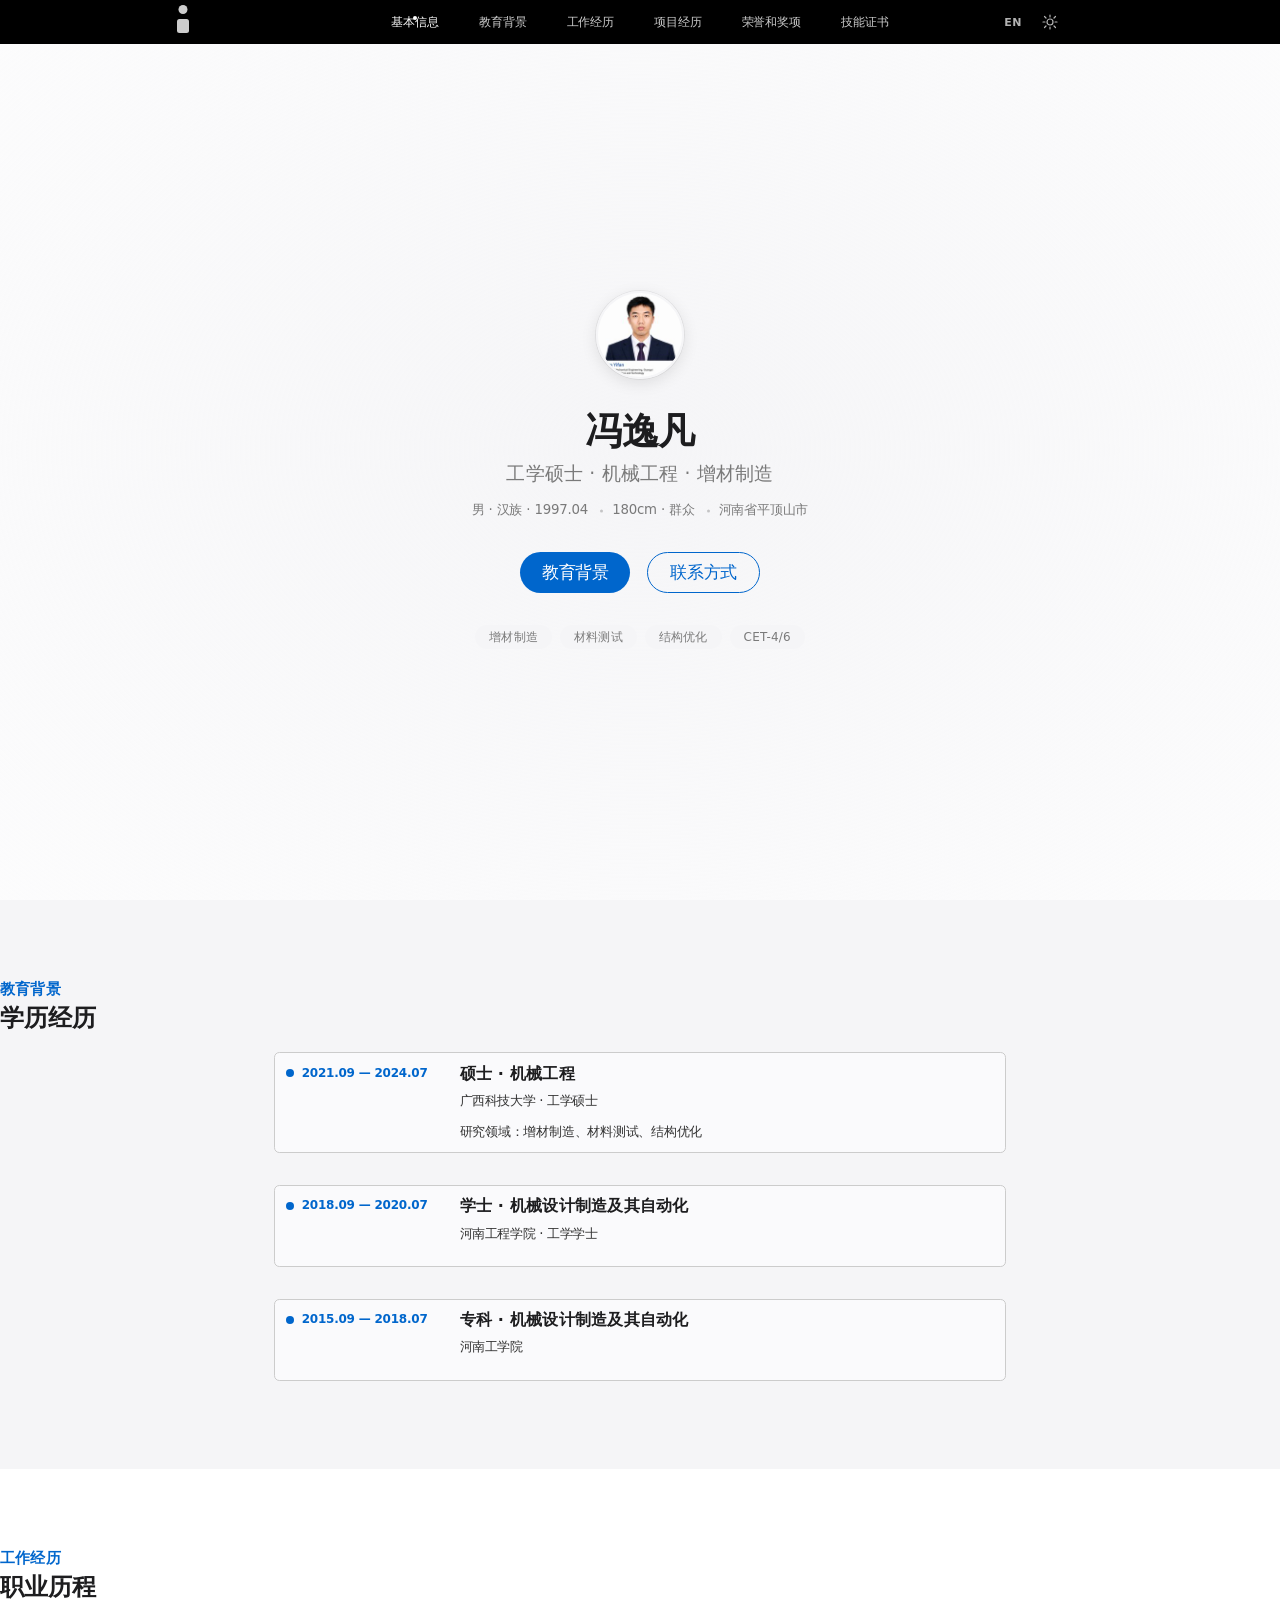
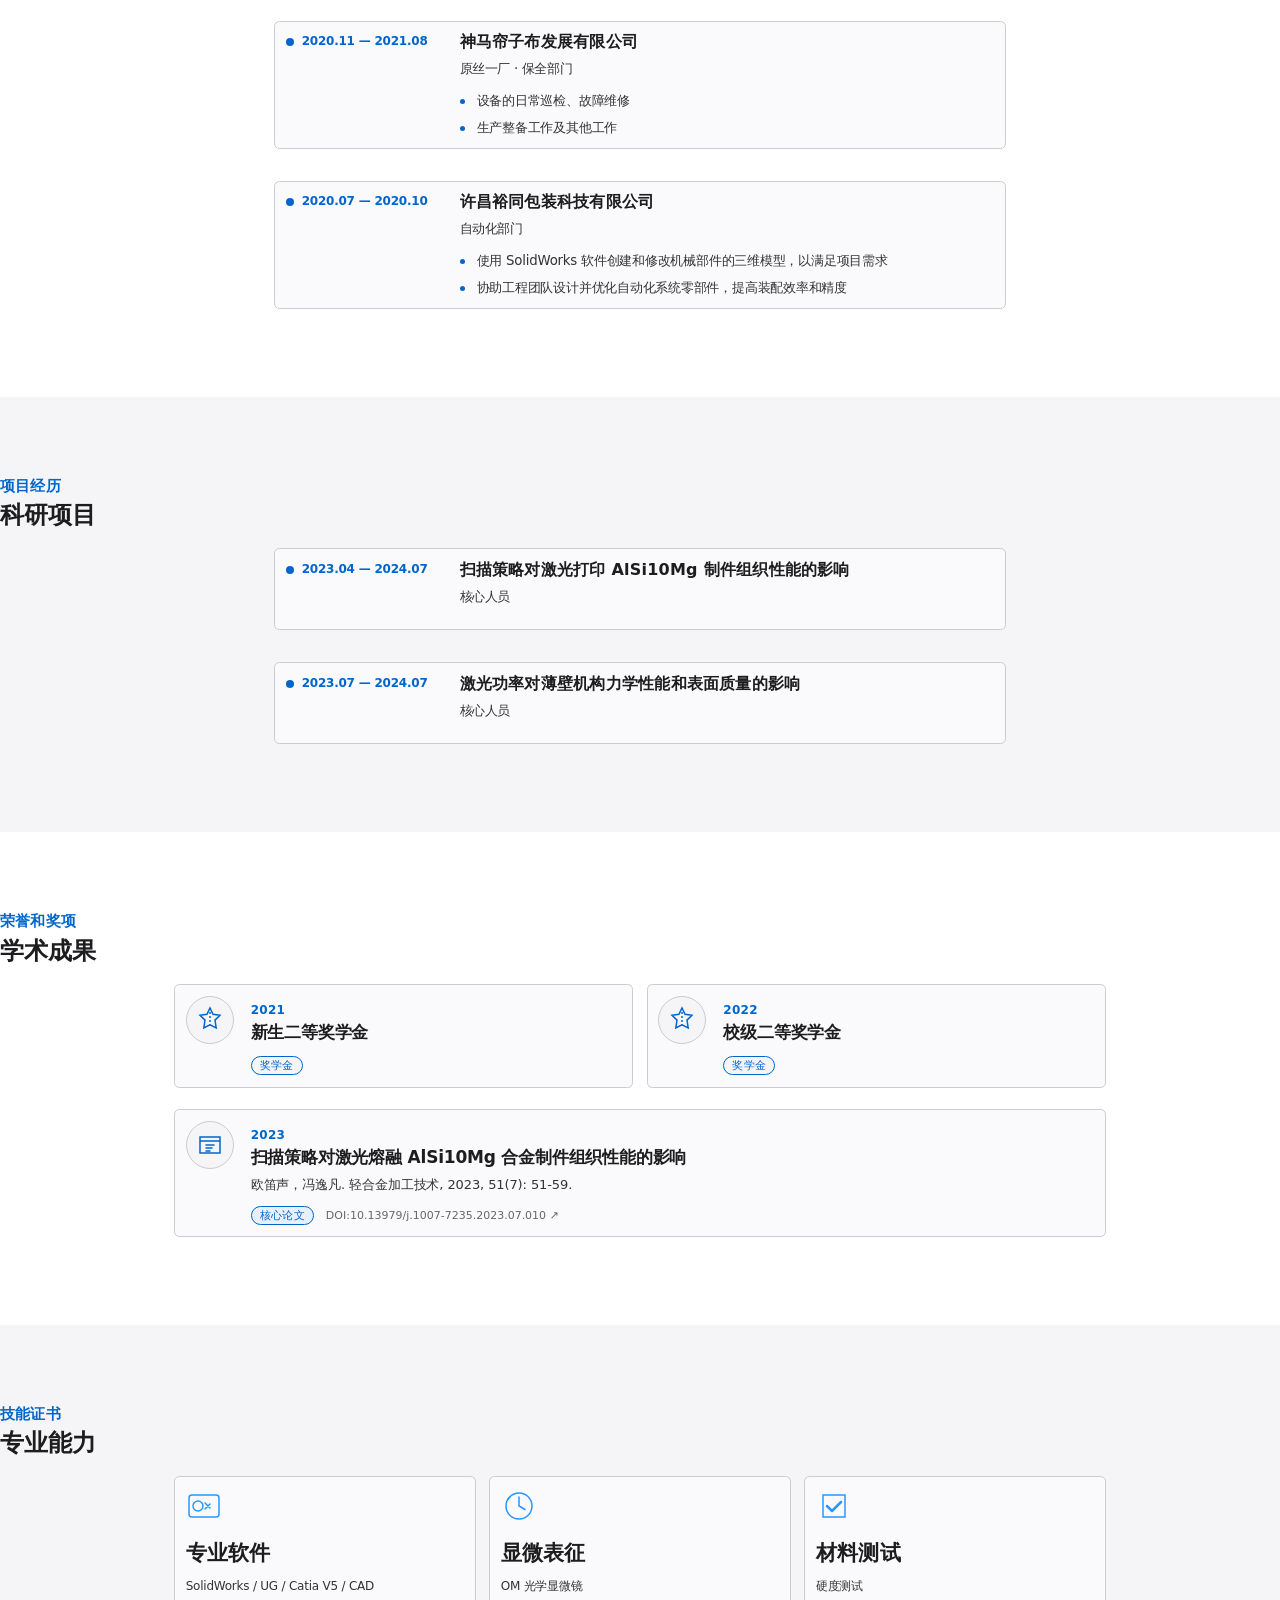
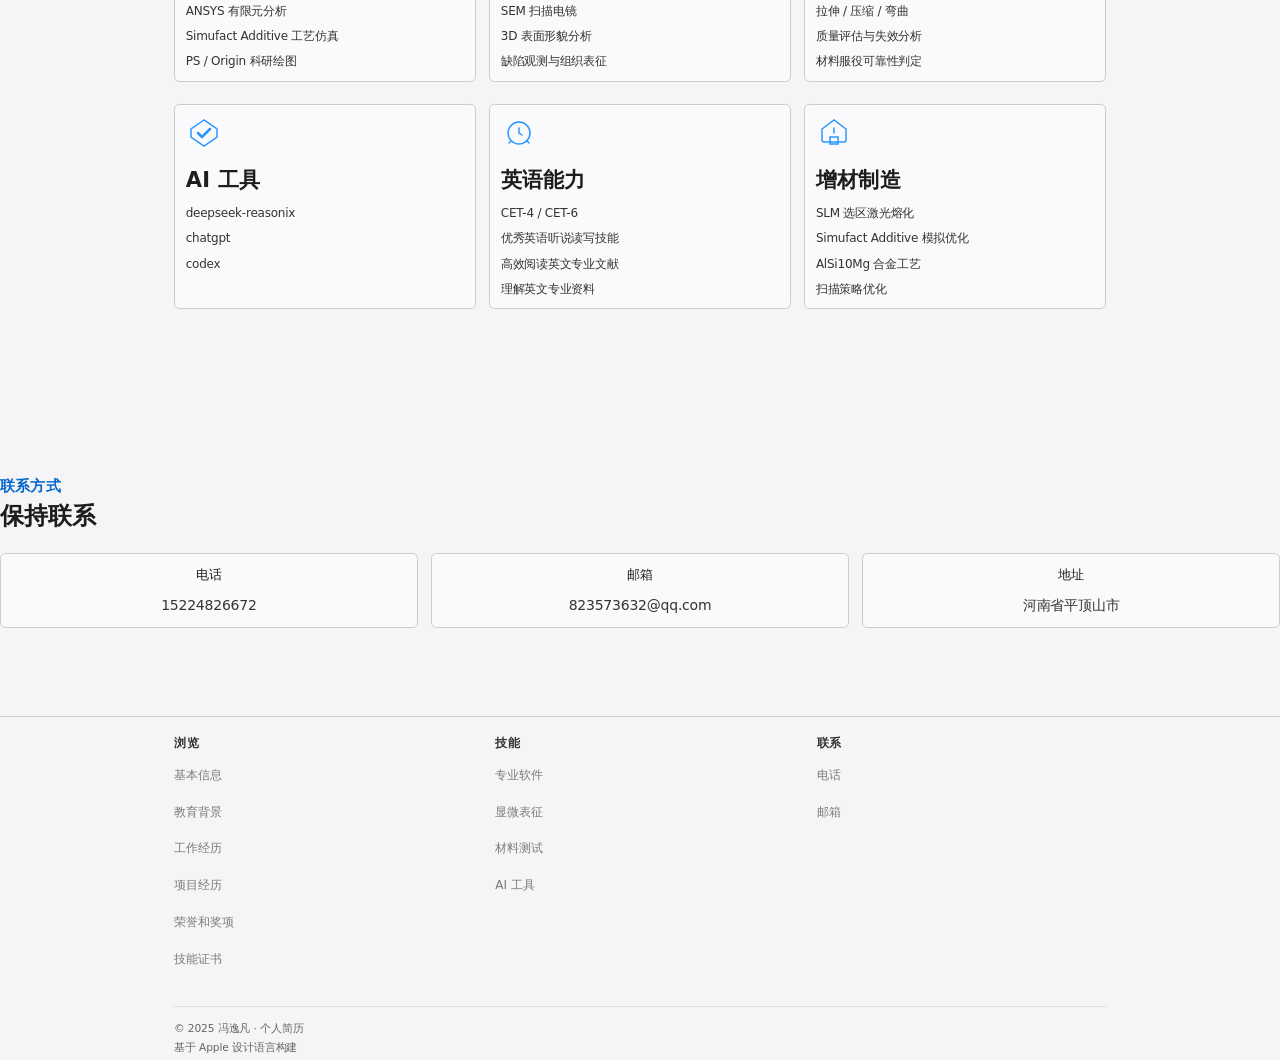
==== commit df40f042: "style: 专业技能和联系方式背景改为灰色 + 联系方式字号加粗" ====
--- a/index.html
+++ b/index.html
@@ -28,7 +28,7 @@
 
   <!-- Favicon -->
   <link rel="icon" type="image/svg+xml" href="data:image/svg+xml,%3Csvg xmlns='http://www.w3.org/2000/svg' viewBox='0 0 32 32'%3E%3Crect width='32' height='32' rx='6' fill='%231d1d1f'/%3E%3Cpath d='M16 8a4 4 0 100-8 4 4 0 000 8zm-8 14c0-4.418 3.582-8 8-8s8 3.582 8 8v4H8v-4z' fill='%23fff'/%3E%3C/svg%3E">
-  <link rel="stylesheet" href="assets/css/style.css">
+  <link rel="stylesheet" href="assets/css/style.css?v=4">
   <link rel="alternate" hreflang="zh-CN" href="index.html">
   <link rel="alternate" hreflang="en" href="index-en.html">
 
@@ -297,10 +297,10 @@
     </button>
 
     <!-- ===== 6. 技能证书 ===== -->
-    <section class="section-tile section-tile-dark" id="skills">
-      <div class="tile-inner">
-        <span class="section-label section-label-light">技能证书</span>
-        <h2 class="display-lg display-lg-light">专业能力</h2>
+    <section class="section-tile section-tile-parchment" id="skills">
+      <div class="tile-inner">
+        <span class="section-label">技能证书</span>
+        <h2 class="display-lg">专业能力</h2>
       </div>
       <div class="skills-grid">
         <div class="skill-card">
@@ -401,10 +401,10 @@
     </section>
 
     <!-- ===== 联系方式 ===== -->
-    <section class="section-tile section-tile-dark" id="contact">
-      <div class="tile-inner">
-        <span class="section-label section-label-light">联系方式</span>
-        <h2 class="display-lg display-lg-light">保持联系</h2>
+    <section class="section-tile section-tile-parchment" id="contact">
+      <div class="tile-inner">
+        <span class="section-label">联系方式</span>
+        <h2 class="display-lg">保持联系</h2>
         <div class="contact-grid">
           <a href="tel:15224826672" class="contact-item">
             <svg width="28" height="28" viewBox="0 0 28 28" fill="none">
--- a/assets/css/style.css
+++ b/assets/css/style.css
@@ -524,6 +524,7 @@
 
 .section-tile-dark {
   background-color: var(--color-surface-tile-1);
+  color: #ffffff;
 }
 
 .tile-inner {
@@ -544,7 +545,7 @@
 }
 
 .section-label-light {
-  color: var(--color-primary-on-dark);
+  color: #2997ff;
 }
 
 .display-lg {
@@ -558,7 +559,7 @@
 }
 
 .display-lg-light {
-  color: var(--color-body-on-dark);
+  color: #ffffff;
 }
 
 /* === Timeline === */
@@ -702,13 +703,13 @@
 }
 
 .skill-card {
-  background-color: var(--color-surface-tile-2);
+  background-color: var(--color-surface-pearl);
   padding: var(--spacing-xl);
   border-radius: var(--radius-lg);
   transition: transform 0.4s cubic-bezier(0.25, 0.1, 0.25, 1), box-shadow 0.4s ease;
   position: relative;
   overflow: hidden;
-  color: #ffffff;
+  color: var(--color-ink);
 }
 
 .skill-card::after {
@@ -729,7 +730,7 @@
 
 .skill-card:hover {
   transform: translateY(-4px);
-  box-shadow: 0 12px 40px rgba(0, 0, 0, 0.3);
+  box-shadow: rgba(0, 0, 0, 0.08) 0px 4px 20px;
 }
 
 .skill-icon {
@@ -742,7 +743,7 @@
   font-weight: 600;
   line-height: 1.19048;
   letter-spacing: 0.231px;
-  color: var(--color-body-on-dark);
+  color: var(--color-ink);
   margin-bottom: var(--spacing-sm);
 }
 
@@ -758,7 +759,7 @@
   font-weight: 400;
   line-height: 1.42857;
   letter-spacing: -0.224px;
-  color: #ffffff;
+  color: var(--color-ink);
 }
 
 /* .projects-grid — removed, unused after awards redesign */
@@ -812,11 +813,11 @@
   align-items: center;
   gap: var(--spacing-sm);
   padding: var(--spacing-xl);
-  background-color: var(--color-surface-tile-2);
+  background-color: var(--color-surface-pearl);
   border-radius: var(--radius-lg);
   min-width: 160px;
   transition: transform 0.4s cubic-bezier(0.25, 0.1, 0.25, 1), box-shadow 0.4s ease;
-  color: var(--color-body-on-dark);
+  color: var(--color-ink);
   position: relative;
   overflow: hidden;
 }
@@ -833,8 +834,7 @@
 
 .contact-item:hover {
   transform: translateY(-4px);
-  box-shadow: 0 12px 40px rgba(0, 0, 0, 0.3);
-  color: var(--color-body-on-dark);
+  box-shadow: rgba(0, 0, 0, 0.08) 0px 4px 20px;
 }
 
 .contact-item:hover::after {
@@ -847,16 +847,17 @@
   font-weight: 400;
   line-height: 1.3;
   letter-spacing: -0.2px;
+  color: var(--color-ink);
 }
 
 .contact-detail {
   font-family: var(--font-text);
-  font-size: 12px;
-  font-weight: 400;
+  font-size: 15px;
+  font-weight: 600;
   line-height: 1.3;
   letter-spacing: 0;
-  color: var(--color-body-muted);
-  opacity: 0.7;
+  color: var(--color-ink-muted-48);
+  opacity: 1;
 }
 
 .contact-item span {
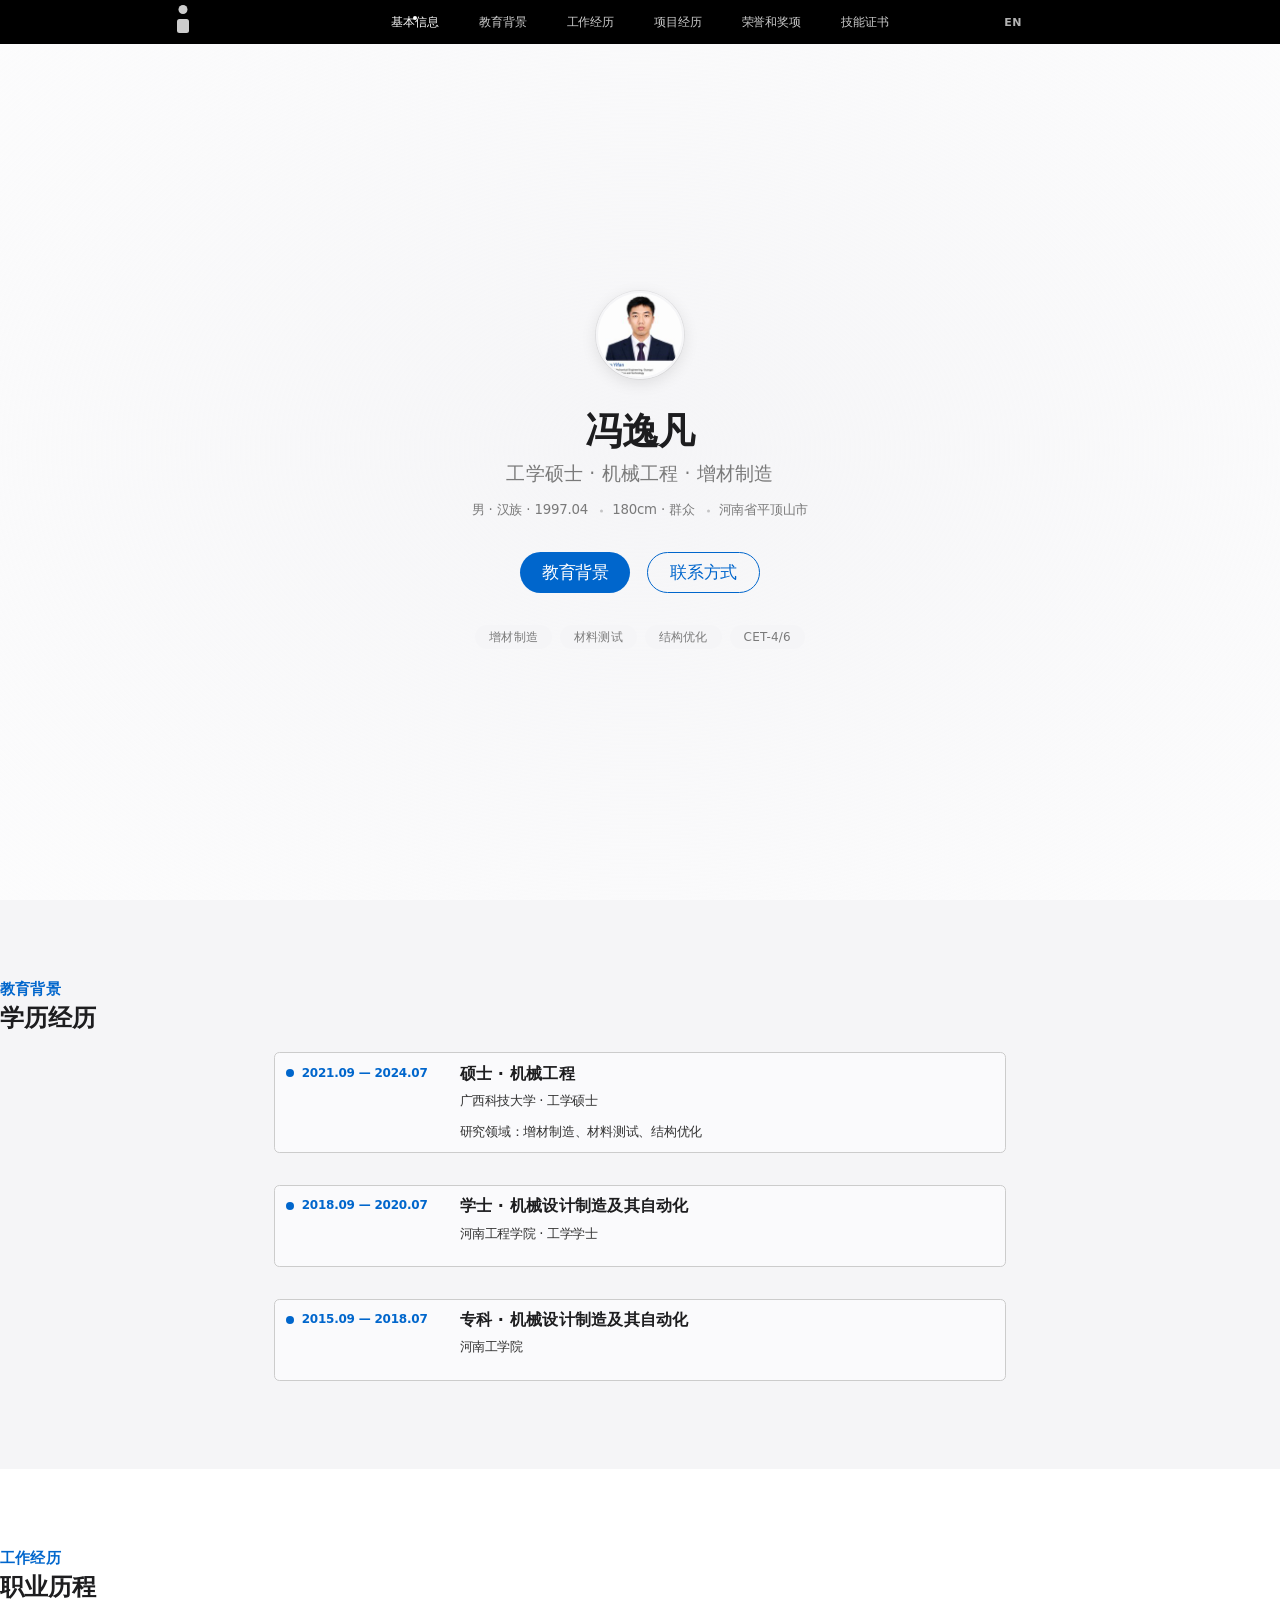
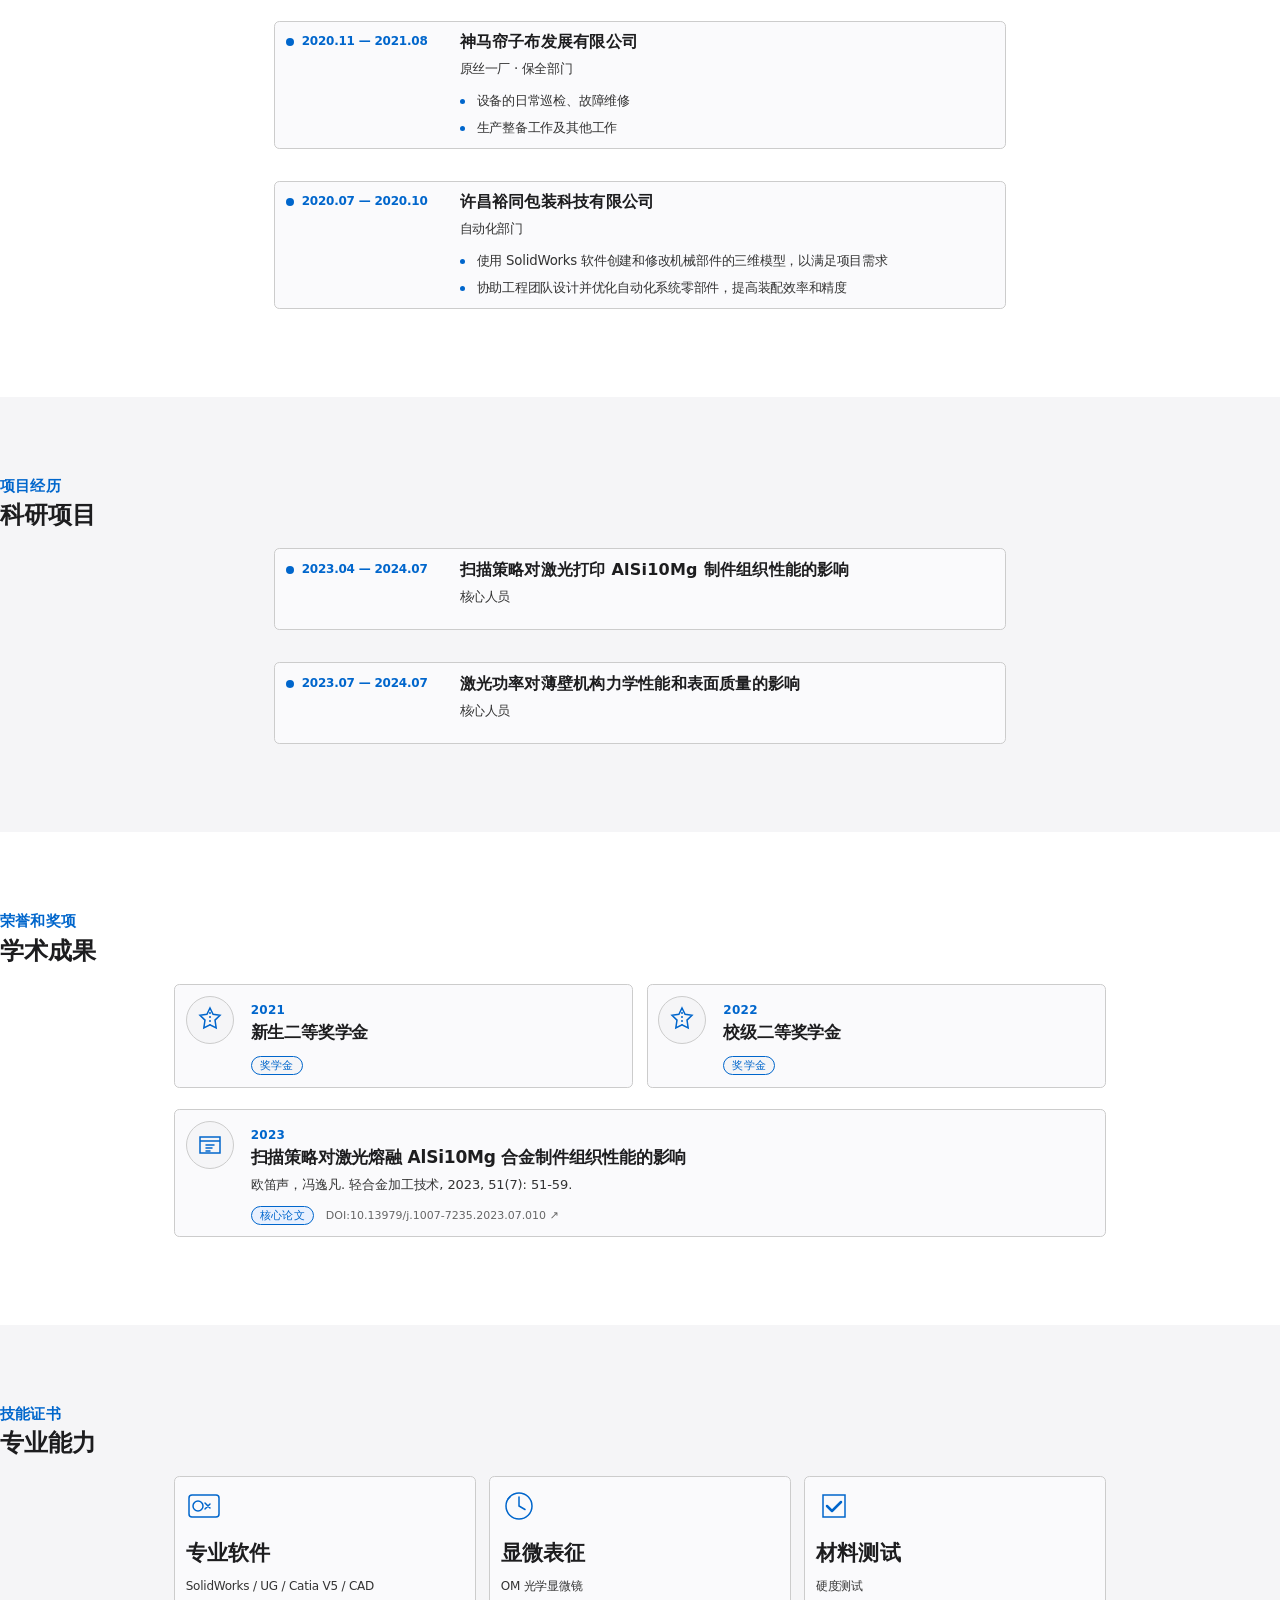
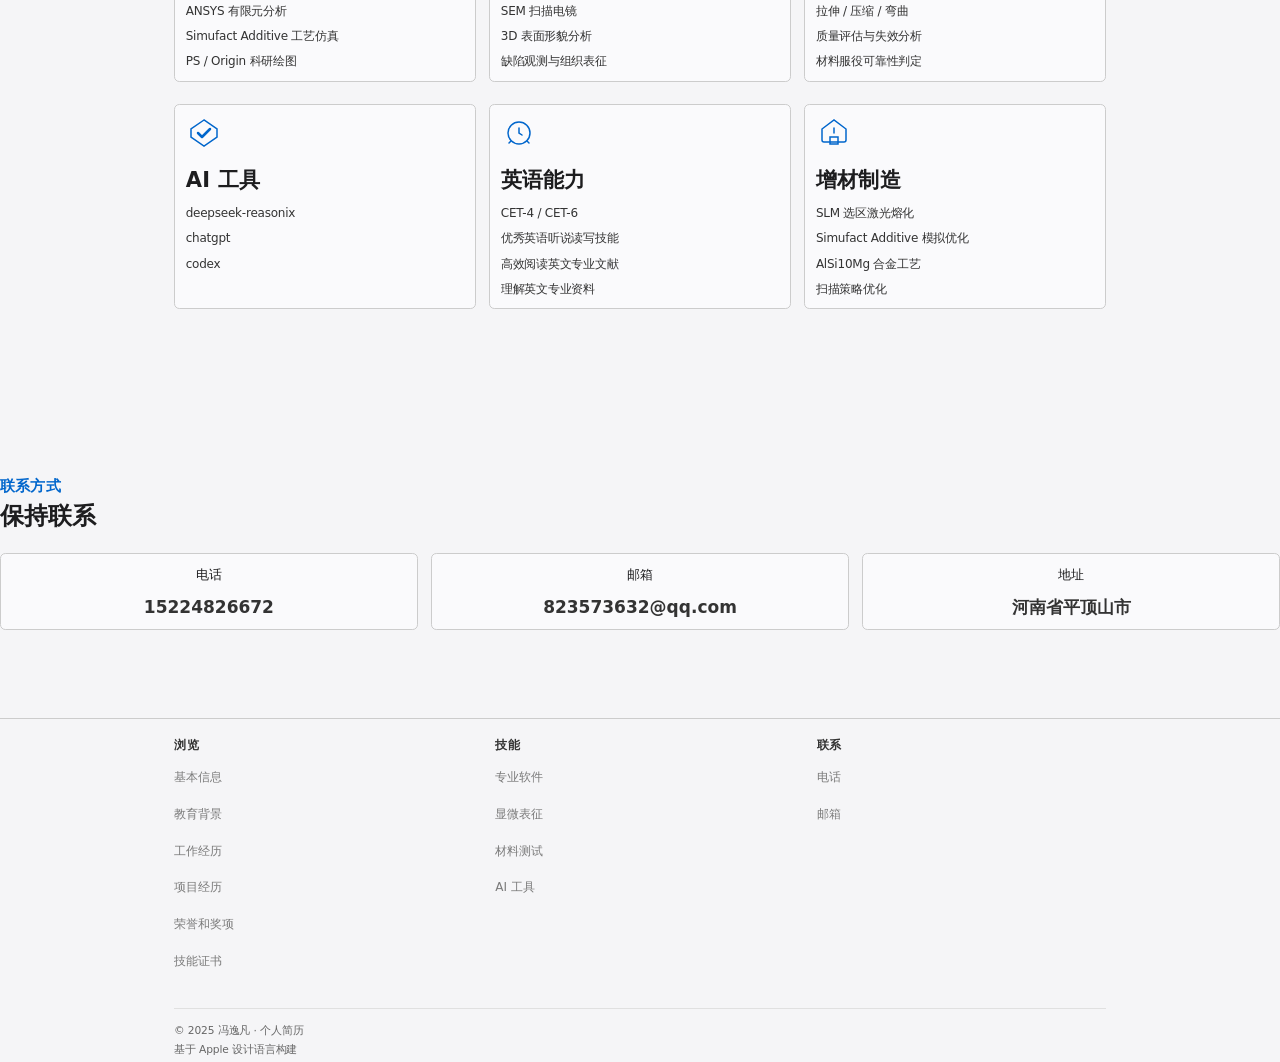
==== commit 7524b1a9: "chore: 彻底删除夜间模式（HTML+CSS+JS）" ====
--- a/index.html
+++ b/index.html
@@ -28,7 +28,7 @@
 
   <!-- Favicon -->
   <link rel="icon" type="image/svg+xml" href="data:image/svg+xml,%3Csvg xmlns='http://www.w3.org/2000/svg' viewBox='0 0 32 32'%3E%3Crect width='32' height='32' rx='6' fill='%231d1d1f'/%3E%3Cpath d='M16 8a4 4 0 100-8 4 4 0 000 8zm-8 14c0-4.418 3.582-8 8-8s8 3.582 8 8v4H8v-4z' fill='%23fff'/%3E%3C/svg%3E">
-  <link rel="stylesheet" href="assets/css/style.css?v=4">
+  <link rel="stylesheet" href="assets/css/style.css?v=10">
   <link rel="alternate" hreflang="zh-CN" href="index.html">
   <link rel="alternate" hreflang="en" href="index-en.html">
 
@@ -102,15 +102,6 @@
         <li role="none"><a href="#skills" role="menuitem" class="nav-link">技能证书</a></li>
       </ul>
       <a href="index-en.html" class="lang-toggle" title="English">EN</a>
-      <button class="dark-toggle" aria-label="切换深色模式" title="切换深色模式">
-        <svg class="sun-icon" width="16" height="16" viewBox="0 0 16 16" fill="none">
-          <circle cx="8" cy="8" r="3" stroke="currentColor" stroke-width="1.2"/>
-          <path d="M8 1v2M8 13v2M1 8h2M13 8h2M2.5 2.5l1.5 1.5M12 12l1.5 1.5M2.5 13.5l1.5-1.5M12 4l1.5-1.5" stroke="currentColor" stroke-width="1.2" stroke-linecap="round"/>
-        </svg>
-        <svg class="moon-icon" width="16" height="16" viewBox="0 0 16 16" fill="none" style="display:none">
-          <path d="M13 9a6 6 0 01-6-6c0-1.5.5-3 1.5-4A7 7 0 1014 8.5 6 6 0 0113 9z" stroke="currentColor" stroke-width="1.2" fill="none"/>
-        </svg>
-      </button>
       <button class="nav-toggle" aria-label="切换菜单" aria-expanded="false">
         <span></span><span></span>
       </button>
--- a/assets/css/style.css
+++ b/assets/css/style.css
@@ -1,5 +1,5 @@
 /* =============================================
-   Apple Design System — Personal Resume
+   Apple Design System 鈥?Personal Resume
    Based on apple/DESIGN.md design tokens
    ============================================= */
 
@@ -53,7 +53,7 @@
   --radius-pill: 9999px;
   --radius-full: 9999px;
 
-  /* Shadows — unused in favor of inline card shadows */
+  /* Shadows 鈥?unused in favor of inline card shadows */
 
   /* Navigation */
   --nav-height: 44px;
@@ -233,28 +233,6 @@
 .lang-toggle:hover {
   opacity: 1;
   color: var(--color-body-on-dark);
-  background-color: rgba(255, 255, 255, 0.1);
-}
-
-.dark-toggle {
-  position: absolute;
-  right: 64px;
-  background: none;
-  border: none;
-  cursor: pointer;
-  width: 32px;
-  height: 32px;
-  display: flex;
-  align-items: center;
-  justify-content: center;
-  color: var(--color-body-on-dark);
-  opacity: 0.7;
-  border-radius: var(--radius-sm);
-  transition: opacity 0.2s, background-color 0.2s;
-}
-
-.dark-toggle:hover {
-  opacity: 1;
   background-color: rgba(255, 255, 255, 0.1);
 }
 
@@ -376,7 +354,7 @@
   display: block;
 }
 
-/* .avatar-placeholder — removed, replaced by .avatar-photo */
+/* .avatar-placeholder 鈥?removed, replaced by .avatar-photo */
 
 .hero-display {
   font-family: var(--font-display);
@@ -719,7 +697,7 @@
   left: 0;
   right: 0;
   height: 2px;
-  background: linear-gradient(90deg, transparent, var(--color-primary-on-dark), transparent);
+  background: linear-gradient(90deg, transparent, var(--color-primary), transparent);
   transform: scaleX(0);
   transition: transform 0.4s ease;
 }
@@ -731,6 +709,11 @@
 .skill-card:hover {
   transform: translateY(-4px);
   box-shadow: rgba(0, 0, 0, 0.08) 0px 4px 20px;
+}
+
+.skill-card svg [stroke],
+.contact-item svg [stroke] {
+  stroke: var(--color-primary) !important;
 }
 
 .skill-icon {
@@ -762,9 +745,9 @@
   color: var(--color-ink);
 }
 
-/* .projects-grid — removed, unused after awards redesign */
-
-/* .project-card, .project-tag, .project-title, .project-desc, .project-tech — removed, unused after awards redesign */
+/* .projects-grid 鈥?removed, unused after awards redesign */
+
+/* .project-card, .project-tag, .project-title, .project-desc, .project-tech 鈥?removed, unused after awards redesign */
 
 /* === Back to Top Button === */
 .back-to-top {
@@ -827,7 +810,7 @@
   position: absolute;
   inset: 0;
   border-radius: var(--radius-lg);
-  border: 1px solid rgba(41, 151, 255, 0.2);
+  border: 1px solid rgba(0, 102, 204, 0.15);
   opacity: 0;
   transition: opacity 0.4s ease;
 }
@@ -850,13 +833,13 @@
   color: var(--color-ink);
 }
 
-.contact-detail {
-  font-family: var(--font-text);
-  font-size: 15px;
+.contact-item .contact-detail {
+  font-family: var(--font-display);
+  font-size: 17px;
   font-weight: 600;
   line-height: 1.3;
   letter-spacing: 0;
-  color: var(--color-ink-muted-48);
+  color: var(--color-ink);
   opacity: 1;
 }
 
@@ -1046,7 +1029,7 @@
   color: var(--color-canvas);
 }
 
-/* .section-lead, .section-lead-light — removed, unused after awards redesign */
+/* .section-lead, .section-lead-light 鈥?removed, unused after awards redesign */
 
 /* === Timeline Year Dot === */
 .year-dot {
@@ -1063,7 +1046,7 @@
   background-color: var(--color-primary-on-dark);
 }
 
-/* .project-metrics, .metric, .metric-value, .metric-label — removed, unused after awards redesign */
+/* .project-metrics, .metric, .metric-value, .metric-label 鈥?removed, unused after awards redesign */
 
 /* === Footer Navigation === */
 .footer-nav {
@@ -1153,7 +1136,7 @@
   }
 }
 
-/* === Responsive: Mobile (≤734px) === */
+/* === Responsive: Mobile (鈮?34px) === */
 @media (max-width: 734px) {
   :root {
     --spacing-section: 60px;
@@ -1181,7 +1164,6 @@
     height: auto;
   }
 
-  .dark-toggle,
   .lang-toggle {
     display: none;
   }
@@ -1335,7 +1317,7 @@
     print-color-adjust: exact;
   }
 
-  /* Allow sections to flow across pages — individual cards still stay together */
+  /* Allow sections to flow across pages 鈥?individual cards still stay together */
   body {
     overflow: visible !important;
   }
@@ -1398,7 +1380,7 @@
     transform: none !important;
   }
 
-  /* Cards — allow natural page flow */
+  /* Cards 鈥?allow natural page flow */
   .timeline-card,
   .skill-card,
   .award-card,
@@ -1542,105 +1524,3 @@
   }
 }
 
-/* === Dark Mode (system-level) === */
-@media (prefers-color-scheme: dark) {
-  :root {
-    --color-canvas: #1d1d1f;
-    --color-canvas-parchment: #2a2a2c;
-    --color-surface-pearl: #333335;
-    --color-ink: #f5f5f7;
-    --color-body: #f5f5f7;
-    --color-body-muted: #86868b;
-    --color-ink-muted-80: #a1a1a6;
-    --color-ink-muted-48: #6e6e73;
-    --color-hairline: #424245;
-    --color-divider-soft: #333335;
-  }
-
-  .section-tile-light {
-    background-color: #1d1d1f;
-  }
-
-  .section-tile-parchment {
-    background-color: #2a2a2c;
-  }
-
-  .footer {
-    background-color: #1d1d1f;
-  }
-
-  .timeline-card {
-    background-color: #333335;
-  }
-
-  .timeline-card .card-title {
-    color: #f5f5f7;
-  }
-
-  .timeline-card .card-desc,
-  .timeline-card .card-detail-list li {
-    color: #a1a1a6;
-  }
-
-  .timeline-card:hover {
-    box-shadow: 0 12px 40px rgba(0, 0, 0, 0.5);
-  }
-
-  .hero-badge {
-    background-color: var(--color-surface-tile-1);
-    color: var(--color-body-muted);
-  }
-
-  .footer-nav .footer-links a {
-    color: #6e6e73;
-  }
-
-  .footer-divider {
-    background-color: #424245;
-  }
-
-  .award-card {
-    background-color: #333335;
-  }
-
-  .award-title {
-    color: #f5f5f7;
-  }
-
-  .award-icon-wrap {
-    background-color: #424245;
-  }
-
-  .award-badge {
-    background-color: #424245;
-    color: #2997ff;
-  }
-
-  .award-badge-paper {
-    background-color: #1a2a3a;
-  }
-
-  .award-doi:hover {
-    color: var(--color-primary-on-dark);
-  }
-
-  .back-to-top {
-    background-color: var(--color-surface-tile-2);
-    color: var(--color-body-muted);
-    box-shadow: rgba(0, 0, 0, 0.3) 0px 2px 8px;
-  }
-}
-
-/* === Manual Dark Mode Override === */
-[data-theme="dark"] {
-  --color-canvas: #1d1d1f;
-  --color-canvas-parchment: #2a2a2c;
-  --color-surface-pearl: #333335;
-  --color-ink: #f5f5f7;
-  --color-body: #f5f5f7;
-  --color-body-muted: #86868b;
-  --color-ink-muted-80: #a1a1a6;
-  --color-ink-muted-48: #6e6e73;
-  --color-hairline: #424245;
-  --color-divider-soft: #333335;
-}
